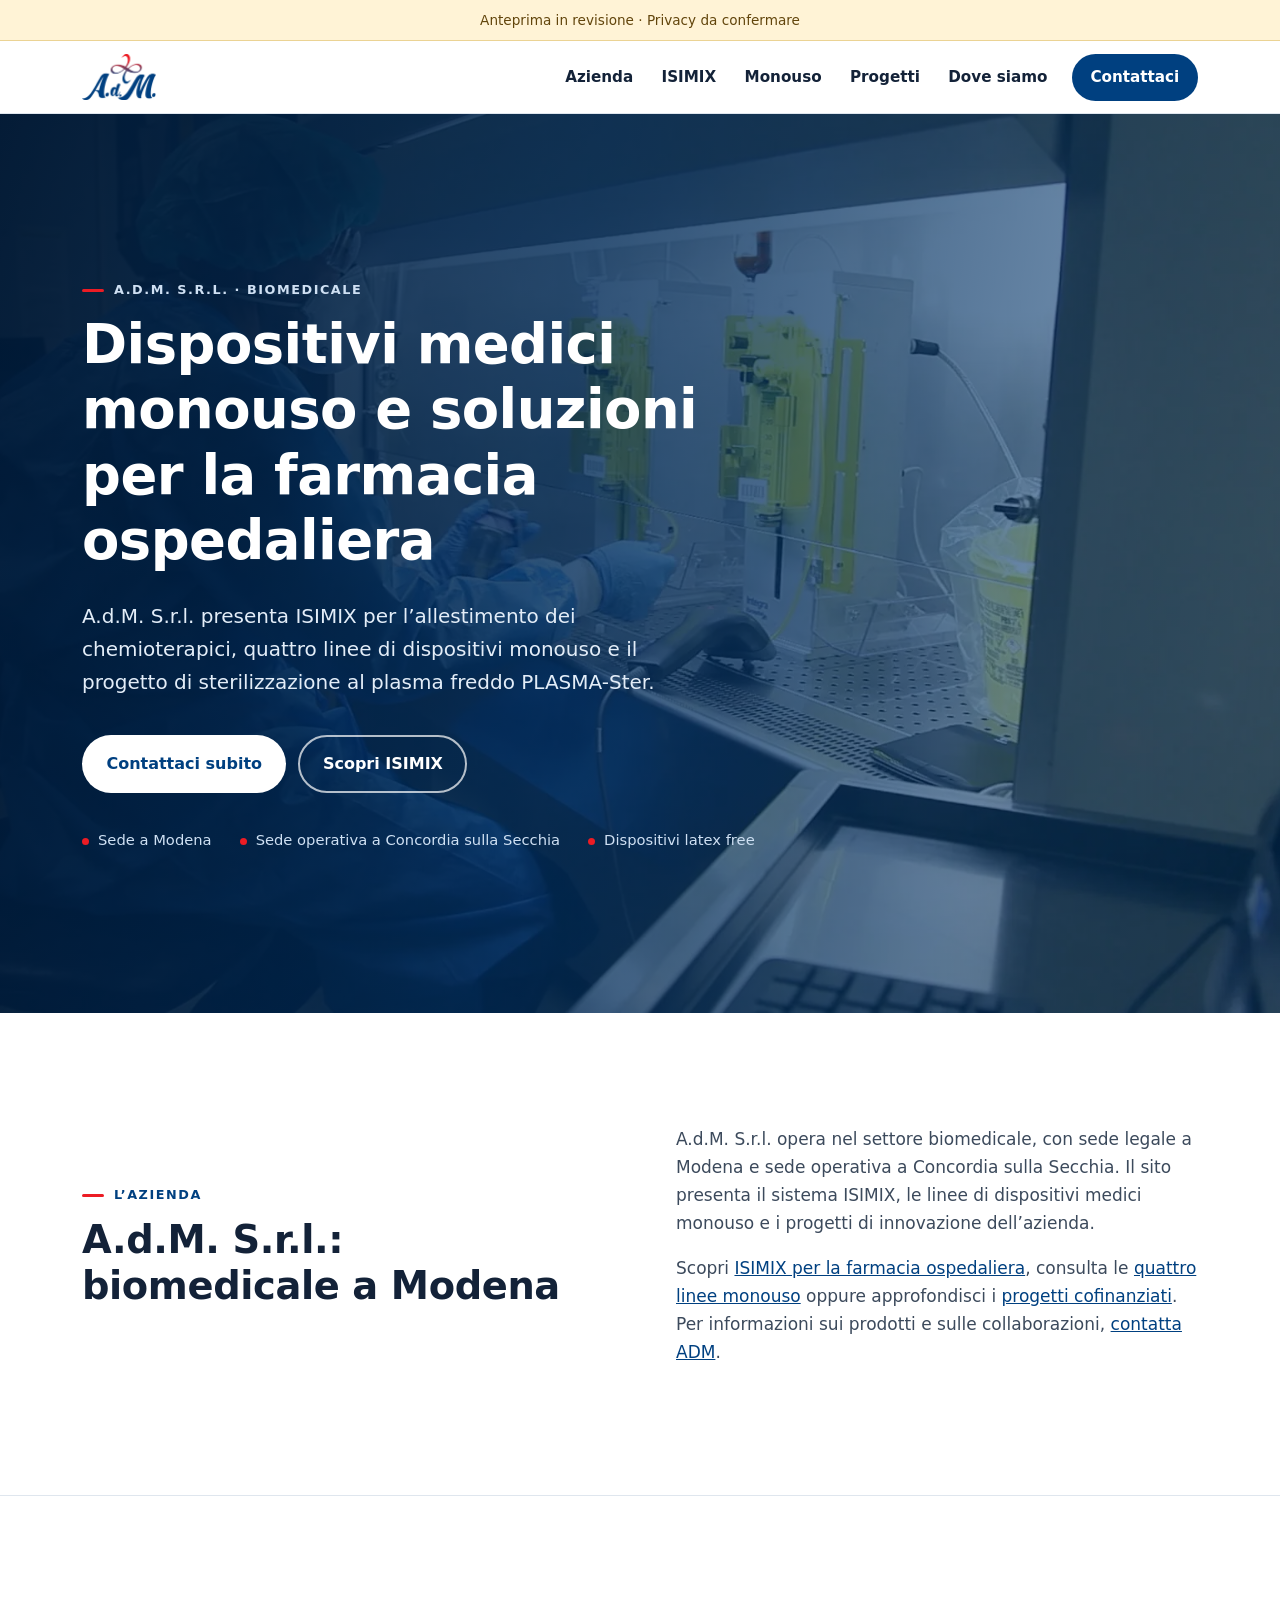
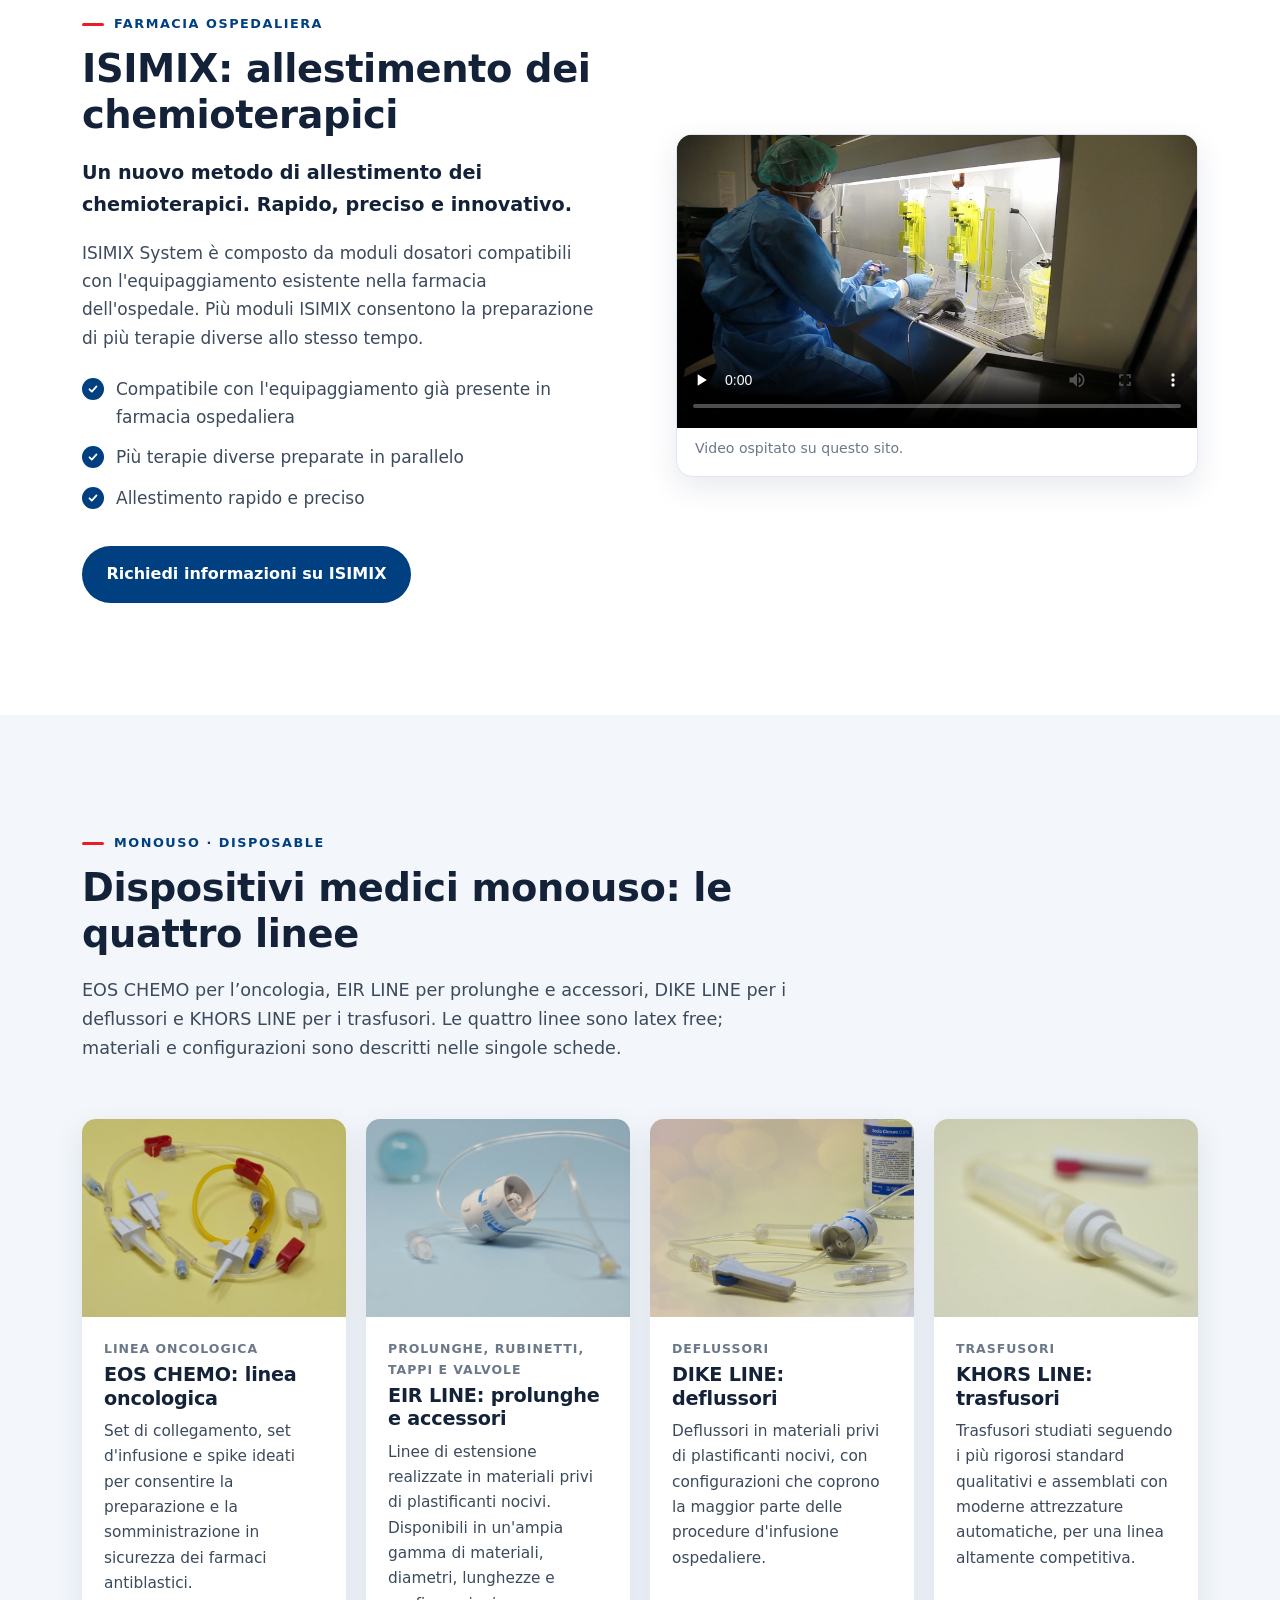
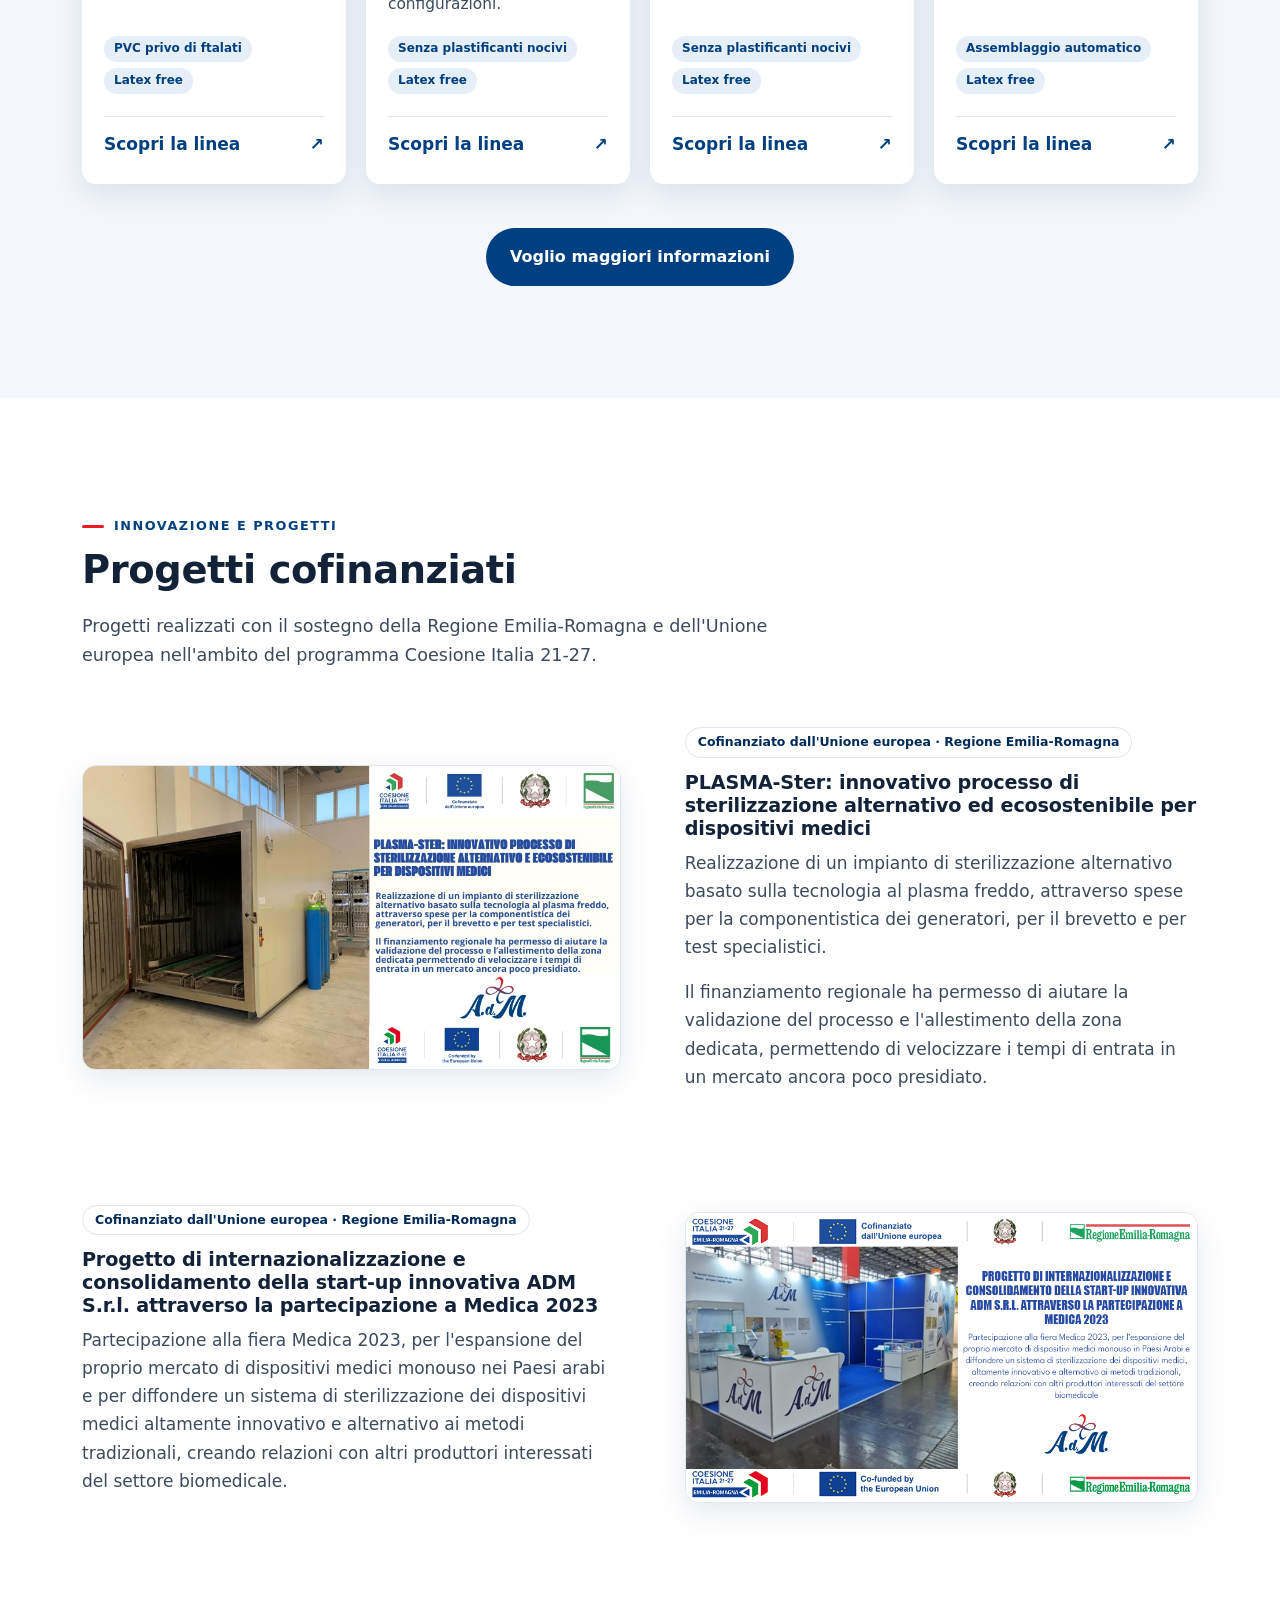
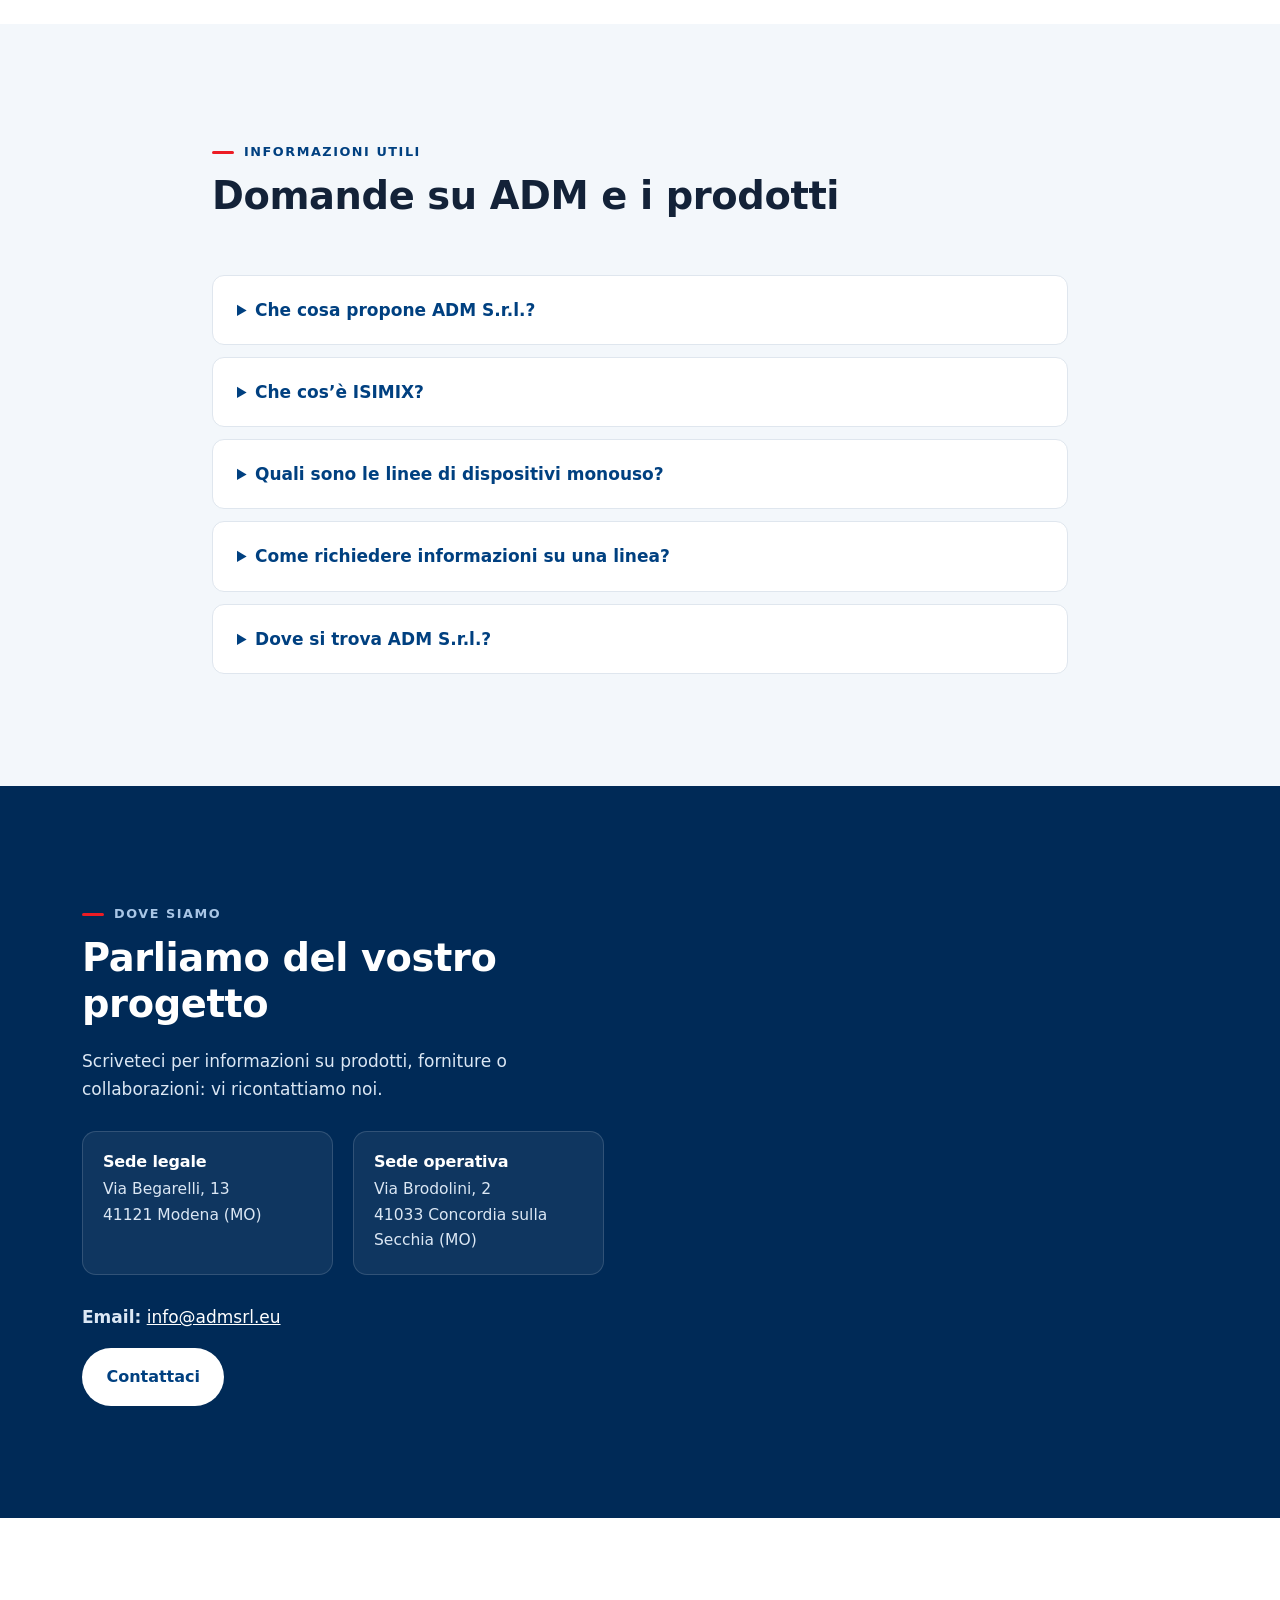
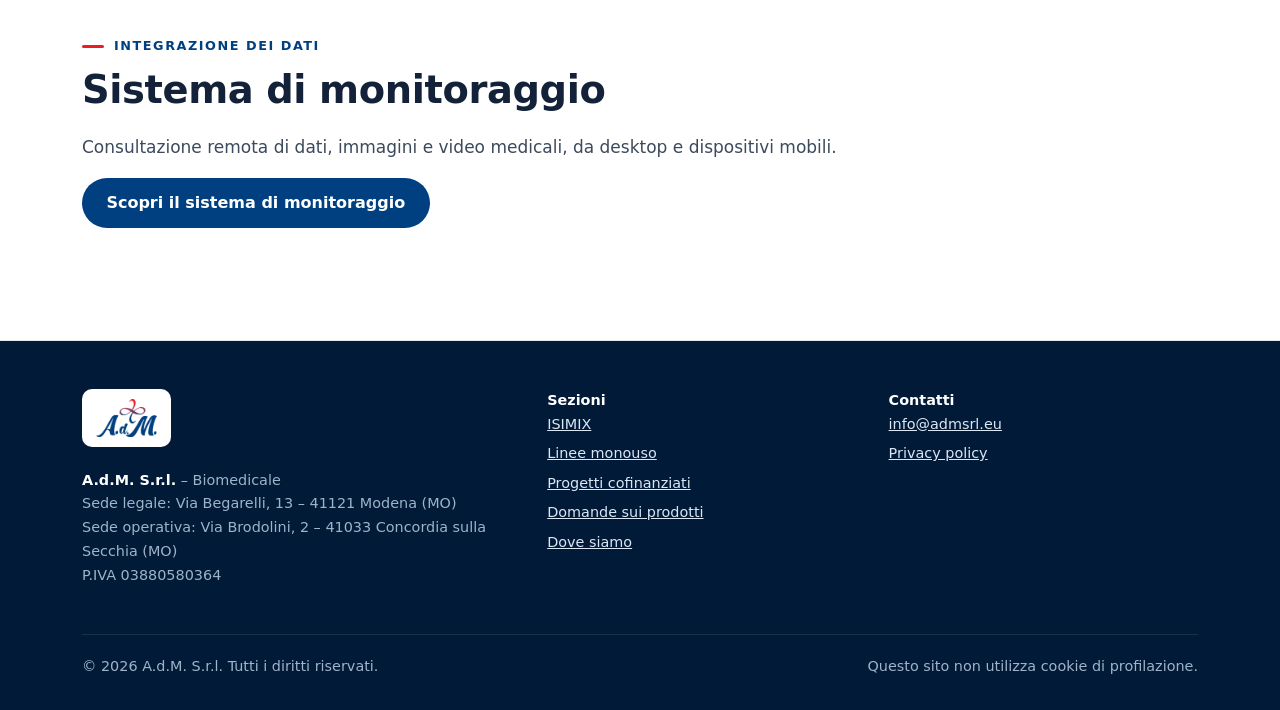
==== index.html @ 2e0247b8 "Pubblica anteprima ADM con catalogo prodotti" ====
<!doctype html>
<html lang="it" class="no-js">
<head>
<meta charset="utf-8">
<meta name="viewport" content="width=device-width, initial-scale=1">
<title>Anteprima — ADM S.r.l. | Dispositivi medici monouso e ISIMIX</title>
<meta name="description" content="ADM S.r.l. a Modena: linee monouso EOS CHEMO, EIR, DIKE e KHORS, sistema ISIMIX per farmacie ospedaliere e progetto PLASMA-Ster. Scopri prodotti e contatti.">
<meta name="robots" content="noindex, nofollow">
<meta name="theme-color" content="#004080">
<meta property="og:type" content="website">
<meta property="og:locale" content="it_IT">
<meta property="og:site_name" content="A.d.M. S.r.l.">
<meta property="og:title" content="ADM S.r.l. | Dispositivi medici monouso e ISIMIX">
<meta property="og:description" content="ADM S.r.l. a Modena: linee monouso EOS CHEMO, EIR, DIKE e KHORS, sistema ISIMIX per farmacie ospedaliere e progetto PLASMA-Ster. Scopri prodotti e contatti.">
<meta name="twitter:card" content="summary_large_image">
<meta name="twitter:title" content="ADM S.r.l. | Dispositivi medici monouso e ISIMIX">
<meta name="twitter:description" content="ADM S.r.l. a Modena: linee monouso EOS CHEMO, EIR, DIKE e KHORS, sistema ISIMIX per farmacie ospedaliere e progetto PLASMA-Ster. Scopri prodotti e contatti.">
<link rel="icon" href="assets/img/favicon-48.png" type="image/png">
<link rel="apple-touch-icon" href="assets/img/apple-touch-icon.png">
<link rel="preload" as="image" href="assets/img/hero-isimix.webp" type="image/webp">
<link rel="stylesheet" href="assets/css/style.css?v=20261010-catalogo">
<script src="assets/js/main.js?v=20261010-catalogo" defer></script>
</head>
<body>
<aside class="avviso-anteprima">Anteprima in revisione · Privacy da confermare</aside>
<a class="skip" href="#contenuto">Vai al contenuto</a>

<header class="header">
  <div class="wrap">
    <a class="logo" href="./" aria-label="A.d.M. S.r.l. – torna all'inizio">
      <picture><source srcset="assets/img/logo-adm.webp" type="image/webp"><img src="assets/img/logo-adm.png" alt="A.d.M. S.r.l." width="600" height="375"></picture>
    </a>
    <button class="menu-toggle" type="button" aria-label="Apri il menu" aria-expanded="false" aria-controls="nav"><span></span><span></span><span></span></button>
    <nav class="nav" id="nav" aria-label="Menu principale">
      <ul>
        <li><a href="#azienda">Azienda</a></li>
        <li><a href="#isimix">ISIMIX</a></li>
        <li><a href="#monouso">Monouso</a></li>
        <li><a href="#progetti">Progetti</a></li>
        <li><a href="#contatti">Dove siamo</a></li>
        <li><a class="btn btn-primario" href="mailto:info@admsrl.eu?subject=Richiesta%20Contatto" data-contatto>Contattaci</a></li>
      </ul>
    </nav>
  </div>
</header>

<main id="contenuto">

  <section class="hero" aria-labelledby="titolo-hero">
    <picture>
      <source srcset="assets/img/hero-isimix.webp" type="image/webp">
      <img class="hero-img" src="assets/img/hero-isimix.jpg" alt="" width="1920" height="1080" fetchpriority="high">
    </picture>
    <div class="wrap">
      <div class="hero-testo">
        <span class="eyebrow">A.d.M. S.r.l. · Biomedicale</span>
        <h1 id="titolo-hero">Dispositivi medici monouso e soluzioni per la farmacia ospedaliera</h1>
        <p class="lead">A.d.M. S.r.l. presenta ISIMIX per l’allestimento dei chemioterapici, quattro linee di dispositivi monouso e il progetto di sterilizzazione al plasma freddo PLASMA-Ster.</p>
        <div class="azioni">
          <a class="btn btn-chiaro" href="mailto:info@admsrl.eu?subject=Richiesta%20Contatto&amp;body=Buongiorno%2C%20sono%20interessato%20a%20maggiori%20informazioni%2C%20pertanto%20vorrei%20essere%20ricontattato." data-contatto>Contattaci subito</a>
          <a class="btn btn-bordo" href="#isimix">Scopri ISIMIX</a>
        </div>
        <ul class="hero-punti">
          <li>Sede a Modena</li>
          <li>Sede operativa a Concordia sulla Secchia</li>
          <li>Dispositivi latex free</li>
        </ul>
      </div>
    </div>
  </section>

  <section class="sezione azienda" id="azienda" aria-labelledby="titolo-azienda">
    <div class="wrap due-colonne">
      <div><span class="eyebrow">L’azienda</span><h2 id="titolo-azienda">A.d.M. S.r.l.: biomedicale a Modena</h2></div>
      <div><p>A.d.M. S.r.l. opera nel settore biomedicale, con sede legale a Modena e sede operativa a Concordia sulla Secchia. Il sito presenta il sistema ISIMIX, le linee di dispositivi medici monouso e i progetti di innovazione dell’azienda.</p>
      <p>Scopri <a href="#isimix">ISIMIX per la farmacia ospedaliera</a>, consulta le <a href="#monouso">quattro linee monouso</a> oppure approfondisci i <a href="#progetti">progetti cofinanziati</a>. Per informazioni sui prodotti e sulle collaborazioni, <a href="#contatti">contatta ADM</a>.</p></div>
    </div>
  </section>

  <section class="sezione isimix" id="isimix" aria-labelledby="titolo-isimix">
    <div class="wrap due-colonne">
      <div>
        <span class="eyebrow">Farmacia ospedaliera</span>
        <h2 id="titolo-isimix">ISIMIX: allestimento dei chemioterapici</h2>
        <p class="sottotitolo">Un nuovo metodo di allestimento dei chemioterapici. Rapido, preciso e innovativo.</p>
        <p>ISIMIX System è composto da moduli dosatori compatibili con l'equipaggiamento esistente nella farmacia dell'ospedale. Più moduli ISIMIX consentono la preparazione di più terapie diverse allo stesso tempo.</p>
        <ul class="vantaggi">
          <li>Compatibile con l'equipaggiamento già presente in farmacia ospedaliera</li>
          <li>Più terapie diverse preparate in parallelo</li>
          <li>Allestimento rapido e preciso</li>
        </ul>
        <a class="btn btn-primario" href="mailto:info@admsrl.eu?subject=Informazioni%20ISIMIX">Richiedi informazioni su ISIMIX</a>
      </div>
      <div>
        <div class="player-locale"><video id="video-isimix" controls playsinline preload="none" poster="assets/img/hero-isimix.jpg" style="width:100%;height:auto" aria-label="Video di presentazione ISIMIX">
          <source src="assets/video/isimix.mp4" type="video/mp4">
          <a href="assets/video/isimix.mp4">Scarica il video ISIMIX</a>
        </video><p class="player-stato" role="status" aria-live="polite">Video ospitato su questo sito.</p></div>
      </div>
    </div>
  </section>

  <section class="sezione sezione-soft" id="monouso" aria-labelledby="titolo-monouso">
    <div class="wrap">
      <div class="intestazione">
        <span class="eyebrow">Monouso · Disposable</span>
        <h2 id="titolo-monouso">Dispositivi medici monouso: le quattro linee</h2>
        <p>EOS CHEMO per l’oncologia, EIR LINE per prolunghe e accessori, DIKE LINE per i deflussori e KHORS LINE per i trasfusori. Le quattro linee sono latex free; materiali e configurazioni sono descritti nelle singole schede.</p>
      </div>
      <div class="linee">
        <article class="card card-linea">
          <picture><source srcset="assets/img/monouso-3.webp" type="image/webp"><img src="assets/img/monouso-3.jpg" alt="Set della linea oncologica EOS CHEMO con spike e linee di collegamento" width="1200" height="900" loading="lazy"></picture>
          <div class="card-corpo">
            <span class="categoria">Linea oncologica</span>
            <h3 id="eos-chemo">EOS CHEMO: linea oncologica</h3>
            <p>Set di collegamento, set d'infusione e spike ideati per consentire la preparazione e la somministrazione in sicurezza dei farmaci antiblastici.</p>
            <div class="tag"><span>PVC privo di ftalati</span><span>Latex free</span></div>
            <button type="button" class="linea-apri" data-linea="scheda-eos" aria-haspopup="dialog" aria-controls="scheda-eos" aria-label="Scopri la linea EOS CHEMO">Scopri la linea <span aria-hidden="true">↗</span></button>
          </div>
        </article>
        <article class="card card-linea">
          <picture><source srcset="assets/img/monouso-2.webp" type="image/webp"><img src="assets/img/monouso-2.jpg" alt="Linea di estensione EIR LINE con regolatore" width="1200" height="900" loading="lazy"></picture>
          <div class="card-corpo">
            <span class="categoria">Prolunghe, rubinetti, tappi e valvole</span>
            <h3 id="eir-line">EIR LINE: prolunghe e accessori</h3>
            <p>Linee di estensione realizzate in materiali privi di plastificanti nocivi. Disponibili in un'ampia gamma di materiali, diametri, lunghezze e configurazioni.</p>
            <div class="tag"><span>Senza plastificanti nocivi</span><span>Latex free</span></div>
            <button type="button" class="linea-apri" data-linea="scheda-eir" aria-haspopup="dialog" aria-controls="scheda-eir" aria-label="Scopri la linea EIR LINE">Scopri la linea <span aria-hidden="true">↗</span></button>
          </div>
        </article>
        <article class="card card-linea">
          <picture><source srcset="assets/img/monouso-sfondo.webp" type="image/webp"><img src="assets/img/monouso-sfondo.jpg" alt="Deflussore della linea DIKE con regolatore di flusso" width="1920" height="1440" loading="lazy"></picture>
          <div class="card-corpo">
            <span class="categoria">Deflussori</span>
            <h3 id="dike-line">DIKE LINE: deflussori</h3>
            <p>Deflussori in materiali privi di plastificanti nocivi, con configurazioni che coprono la maggior parte delle procedure d'infusione ospedaliere.</p>
            <div class="tag"><span>Senza plastificanti nocivi</span><span>Latex free</span></div>
            <button type="button" class="linea-apri" data-linea="scheda-dike" aria-haspopup="dialog" aria-controls="scheda-dike" aria-label="Scopri la linea DIKE LINE">Scopri la linea <span aria-hidden="true">↗</span></button>
          </div>
        </article>
        <article class="card card-linea">
          <picture><source srcset="assets/img/monouso-1.webp" type="image/webp"><img src="assets/img/monouso-1.jpg" alt="Camera di gocciolamento di un trasfusore della linea KHORS" width="1200" height="900" loading="lazy"></picture>
          <div class="card-corpo">
            <span class="categoria">Trasfusori</span>
            <h3 id="khors-line">KHORS LINE: trasfusori</h3>
            <p>Trasfusori studiati seguendo i più rigorosi standard qualitativi e assemblati con moderne attrezzature automatiche, per una linea altamente competitiva.</p>
            <div class="tag"><span>Assemblaggio automatico</span><span>Latex free</span></div>
            <button type="button" class="linea-apri" data-linea="scheda-khors" aria-haspopup="dialog" aria-controls="scheda-khors" aria-label="Scopri la linea KHORS LINE">Scopri la linea <span aria-hidden="true">↗</span></button>
          </div>
        </article>
      </div>
      <div class="cta-centro">
        <a class="btn btn-primario" href="mailto:info@admsrl.eu?subject=Richiesta%20Contatto%20Prodotti">Voglio maggiori informazioni</a>
      </div>
    </div>
  </section>

  <section class="sezione" id="progetti" aria-labelledby="titolo-progetti">
    <div class="wrap">
      <div class="intestazione">
        <span class="eyebrow">Innovazione e progetti</span>
        <h2 id="titolo-progetti">Progetti cofinanziati</h2>
        <p>Progetti realizzati con il sostegno della Regione Emilia-Romagna e dell'Unione europea nell'ambito del programma Coesione Italia 21-27.</p>
      </div>

      <article class="progetto" id="plasma-ster">
        <div class="media">
          <picture><source srcset="assets/img/banner-plasma-ster.webp" type="image/webp"><img src="assets/img/banner-plasma-ster.png" width="884" height="499" loading="lazy" alt="Cartellone del progetto PLASMA-Ster, cofinanziato dall'Unione europea, Repubblica Italiana e Regione Emilia-Romagna (Coesione Italia 21-27), con foto dell'impianto di sterilizzazione al plasma freddo."></picture>
        </div>
        <div>
          <span class="badge-fondi">Cofinanziato dall'Unione europea · Regione Emilia-Romagna</span>
          <h3>PLASMA-Ster: innovativo processo di sterilizzazione alternativo ed ecosostenibile per dispositivi medici</h3>
          <p>Realizzazione di un impianto di sterilizzazione alternativo basato sulla tecnologia al plasma freddo, attraverso spese per la componentistica dei generatori, per il brevetto e per test specialistici.</p>
          <p>Il finanziamento regionale ha permesso di aiutare la validazione del processo e l'allestimento della zona dedicata, permettendo di velocizzare i tempi di entrata in un mercato ancora poco presidiato.</p>
        </div>
      </article>

      <article class="progetto inverti" id="medica-2023">
        <div class="media">
          <video autoplay muted loop playsinline preload="metadata" poster="assets/img/banner-medica-2023-ue.png" width="884" height="500" aria-label="Banner del progetto Medica 2023, cofinanziato dall'Unione europea">
            <source src="assets/video/banner-medica-2023-ue.mp4" type="video/mp4">
            <img src="assets/img/banner-medica-2023-ue.png" alt="Progetto Medica 2023 cofinanziato dall'Unione europea, Repubblica Italiana e Regione Emilia-Romagna">
          </video>
        </div>
        <div>
          <span class="badge-fondi">Cofinanziato dall'Unione europea · Regione Emilia-Romagna</span>
          <h3>Progetto di internazionalizzazione e consolidamento della start-up innovativa ADM S.r.l. attraverso la partecipazione a Medica 2023</h3>
          <p>Partecipazione alla fiera Medica 2023, per l'espansione del proprio mercato di dispositivi medici monouso nei Paesi arabi e per diffondere un sistema di sterilizzazione dei dispositivi medici altamente innovativo e alternativo ai metodi tradizionali, creando relazioni con altri produttori interessati del settore biomedicale.</p>
        </div>
      </article>
    </div>
  </section>

  <section class="sezione sezione-soft" id="domande" aria-labelledby="titolo-domande"><div class="wrap faq-wrap">
    <div class="intestazione"><span class="eyebrow">Informazioni utili</span><h2 id="titolo-domande">Domande su ADM e i prodotti</h2></div>
    <div class="faq-list"><details class="faq-item"><summary>Che cosa propone ADM S.r.l.?</summary><p>ADM presenta il sistema ISIMIX per l’allestimento dei chemioterapici, quattro linee di dispositivi medici monouso e il progetto PLASMA-Ster dedicato alla sterilizzazione al plasma freddo. <a href="#azienda">Conosci l’azienda</a>.</p></details>
<details class="faq-item"><summary>Che cos’è ISIMIX?</summary><p>ISIMIX è un sistema composto da moduli dosatori per l’allestimento dei chemioterapici nella farmacia ospedaliera. Più moduli consentono di preparare terapie diverse in parallelo. Per approfondire la compatibilità con l’equipaggiamento della tua struttura, <a href="mailto:info@admsrl.eu?subject=Informazioni%20ISIMIX">scrivi ad ADM</a>.</p></details>
<details class="faq-item"><summary>Quali sono le linee di dispositivi monouso?</summary><p><a href="#eos-chemo">EOS CHEMO</a> comprende set di collegamento, set d’infusione e spike per l’oncologia. <a href="#eir-line">EIR LINE</a> comprende prolunghe, rubinetti, tappi e valvole. <a href="#dike-line">DIKE LINE</a> è dedicata ai deflussori e <a href="#khors-line">KHORS LINE</a> ai trasfusori.</p></details>
<details class="faq-item"><summary>Come richiedere informazioni su una linea?</summary><p>Apri la scheda della linea e seleziona il pulsante per richiedere informazioni: si aprirà la tua app di posta con oggetto e messaggio già predisposti. Puoi anche scrivere direttamente a <a href="mailto:info@admsrl.eu">info@admsrl.eu</a>, indicando la linea, la tua struttura e le informazioni che cerchi.</p></details>
<details class="faq-item"><summary>Dove si trova ADM S.r.l.?</summary><p>La sede legale è in Via Begarelli, 13, 41121 Modena (MO). La sede operativa è in Via Brodolini, 2, 41033 Concordia sulla Secchia (MO). <a href="#contatti">Consulta sedi e contatti</a>.</p></details>
</div>
  </div></section>

  <section class="sezione contatti" id="contatti" aria-labelledby="titolo-contatti">
    <div class="wrap due-colonne">
      <div>
        <span class="eyebrow">Dove siamo</span>
        <h2 id="titolo-contatti">Parliamo del vostro progetto</h2>
        <p>Scriveteci per informazioni su prodotti, forniture o collaborazioni: vi ricontattiamo noi.</p>
        <div class="sedi">
          <div class="sede">
            <h3>Sede legale</h3>
            <p>Via Begarelli, 13<br>41121 Modena (MO)</p>
          </div>
          <div class="sede">
            <h3>Sede operativa</h3>
            <p>Via Brodolini, 2<br>41033 Concordia sulla Secchia (MO)</p>
          </div>
        </div>
        <p><strong>Email:</strong> <a href="mailto:info@admsrl.eu">info@admsrl.eu</a></p>
        <a class="btn btn-chiaro" href="mailto:info@admsrl.eu?subject=Richiesta%20Contatto&amp;body=Buongiorno%2C%20sono%20interessato%20a%20maggiori%20informazioni%2C%20pertanto%20vorrei%20essere%20ricontattato." data-contatto>Contattaci</a>
      </div>

    </div>
  </section>

<section class="sezione azienda" id="monitoraggio"><div class="wrap"><span class="eyebrow">Integrazione dei dati</span><h2>Sistema di monitoraggio</h2><p>Consultazione remota di dati, immagini e video medicali, da desktop e dispositivi mobili.</p><button type="button" class="btn btn-primario" data-linea="scheda-monitoraggio" aria-haspopup="dialog" aria-controls="scheda-monitoraggio">Scopri il sistema di monitoraggio</button></div></section>
</main>

<dialog class="popup popup-linea" id="scheda-eos" aria-labelledby="titolo-eos"><div class="linea-barra"><span>Linea oncologica</span><button class="linea-chiudi" type="button" aria-label="Chiudi scheda EOS CHEMO" autofocus>Chiudi ×</button></div><div class="linea-dettaglio"><div class="linea-foto catalogo-foto"><figure><img src="assets/img/catalogo/7-image1.jpeg" alt="Set per infusione EOS CHEMO" loading="lazy"><figcaption>Set per infusione EOS CHEMO</figcaption></figure><figure><img src="assets/img/catalogo/9-image1.jpeg" alt="Set di collegamento EOS CHEMO" loading="lazy"><figcaption>Set di collegamento EOS CHEMO</figcaption></figure><figure><img src="assets/img/catalogo/8-image1.jpeg" alt="Accessori per preparazione EOS CHEMO" loading="lazy"><figcaption>Accessori per preparazione EOS CHEMO</figcaption></figure></div><div class="linea-testo"><span class="eyebrow">Linea oncologica</span><h2 id="titolo-eos">EOS CHEMO</h2><p>Set di collegamento, set per infusione e accessori per la preparazione e la somministrazione di farmaci antiblastici.</p><h3>Set per infusione</h3><p>Configurazioni a una, due o quattro vie, trasparenti o ambrate, con derivazioni valvolate e accesso needleless. Tubatismi in PVC DEHP FREE, lunghezza 180 cm e diametro 3 × 4,1 mm. Set latex free.</p><h3>Set di collegamento</h3><p>Collegano sacca o flacone alla linea principale EOS CHEMO. Versioni da 40 e 50 cm, anche ambrate, con opzioni di filtro da 0,2 µm, regolatore di flusso e connessioni valvolate.</p><h3>Accessori per preparazione</h3><p>Spike con aggancio per flaconi da 20 mm e presa aria da 0,2 µm; raccordo maschio needleless Luer Lock maschio–femmina con aggancio irreversibile. Accessori latex free.</p><h3>Codici e configurazioni</h3><details class="catalogo-dettagli"><summary>Set per infusione · 12 codici</summary><div class="catalogo-tabella" tabindex="0" role="region" aria-label="Set per infusione"><table><caption>Set per infusione</caption><thead><tr><th scope="col">Codice</th><th scope="col">Descrizione</th><th scope="col">Materiale</th><th scope="col">Lunghezza</th><th scope="col">Diametro</th></tr></thead><tbody><tr><th scope="row">5ADMA037</th><td>Set ad una via per infusione antiblastici</td><td>PVC DEHP FREE</td><td>180 cm</td><td>3x4.1 mm</td></tr><tr><th scope="row">5ADMA037N</th><td>Set ad una via per infusione antiblastici</td><td>PVC DEHP FREE</td><td>180 cm</td><td>3x4.1 mm</td></tr><tr><th scope="row">5ADMA003</th><td>Set a due vie per infusione antiblastici</td><td>PVC DEHP FREE</td><td>180 cm</td><td>3x4.1 mm</td></tr><tr><th scope="row">5ADMA003N</th><td>Set a due vie per infusione antiblastici</td><td>PVC DEHP FREE</td><td>180 cm</td><td>3x4.1 mm</td></tr><tr><th scope="row">5ADMA004</th><td>Set a quattro vie per infusione antiblastici</td><td>PVC DEHP FREE</td><td>180 cm</td><td>3x4.1 mm</td></tr><tr><th scope="row">5ADMA004N</th><td>Set a quattro vie per infusione antiblastici</td><td>PVC DEHP FREE</td><td>180 cm</td><td>3x4.1 mm</td></tr><tr><th scope="row">5ADMB042</th><td>Set ad una via ambrato per infusione antiblastici</td><td>PVC DEHP FREE</td><td>180 cm</td><td>3x4.1 mm</td></tr><tr><th scope="row">5ADMB042N</th><td>Set ad una via ambrato per infusione antiblastici</td><td>PVC DEHP FREE</td><td>180 cm</td><td>3x4.1 mm</td></tr><tr><th scope="row">5ADMB024</th><td>Set a due vie ambrato per infusione antiblastici</td><td>PVC DEHP FREE</td><td>180 cm</td><td>3x4.1 mm</td></tr><tr><th scope="row">5ADMB024N</th><td>Set a due vie ambrato per infusione antiblastici</td><td>PVC DEHP FREE</td><td>180 cm</td><td>3x4.1 mm</td></tr><tr><th scope="row">5ADMB015</th><td>Set a quattro vie ambrato per infusione antiblastici</td><td>PVC DEHP FREE</td><td>180 cm</td><td>3x4.1 mm</td></tr><tr><th scope="row">5ADMB015N</th><td>Set a quattro vie ambrato per infusione antiblastici</td><td>PVC DEHP FREE</td><td>180 cm</td><td>3x4.1 mm</td></tr></tbody></table></div></details><details class="catalogo-dettagli"><summary>Set di collegamento · 14 codici</summary><div class="catalogo-tabella" tabindex="0" role="region" aria-label="Set di collegamento"><table><caption>Set di collegamento</caption><thead><tr><th scope="col">Codice</th><th scope="col">Descrizione</th><th scope="col">Materiale</th><th scope="col">Lunghezza</th><th scope="col">Diametro</th></tr></thead><tbody><tr><th scope="row">5ADMA027N</th><td>Set Collegamento</td><td>PVC DEHP FREE</td><td>40 cm</td><td>3x4.1 mm</td></tr><tr><th scope="row">5ADMA027</th><td>Set Collegamento</td><td>PVC DEHP FREE</td><td>40 cm</td><td>3x4.1 mm</td></tr><tr><th scope="row">5ADMA027S</th><td>Set Collegamento</td><td>PVC DEHP FREE</td><td>40 cm</td><td>3x4.1 mm</td></tr><tr><th scope="row">5ADMB025N</th><td>Set Collegamento Ambrato</td><td>PVC DEHP FREE</td><td>40 cm</td><td>3x4.1 mm</td></tr><tr><th scope="row">5ADMB025</th><td>Set Collegamento Ambrato</td><td>PVC DEHP FREE</td><td>40 cm</td><td>3x4.1 mm</td></tr><tr><th scope="row">5ADMB025S</th><td>Set Collegamento Ambrato</td><td>PVC DEHP FREE</td><td>40 cm</td><td>3x4.1 mm</td></tr><tr><th scope="row">5ADMA046N</th><td>Set Collegamento con filtro 0.2 µm</td><td>PVC DEHP FREE</td><td>50 cm</td><td>3x4.1 mm</td></tr><tr><th scope="row">5ADMA046</th><td>Set Collegamento con filtro 0.2 µm</td><td>PVC DEHP FREE</td><td>50 cm</td><td>3x4.1 mm</td></tr><tr><th scope="row">5ADMA046S</th><td>Set Collegamento con filtro 0.2 µm</td><td>PVC DEHP FREE</td><td>50 cm</td><td>3x4.1 mm</td></tr><tr><th scope="row">5ADMA043N</th><td>Set Collegamento con reg.flusso</td><td>PVC DEHP FREE</td><td>50 cm</td><td>3x4.1 mm</td></tr><tr><th scope="row">5ADMA043</th><td>Set Collegamento con reg.flusso</td><td>PVC DEHP FREE</td><td>50 cm</td><td>3x4.1 mm</td></tr><tr><th scope="row">5ADMB059N</th><td>Set Collegamento ambrato con filtro 0.2 µm</td><td>PVC DEHP FREE</td><td>50 cm</td><td>3x4.1 mm</td></tr><tr><th scope="row">5ADMB059</th><td>Set Collegamento ambrato con filtro 0.2 µm</td><td>PVC DEHP FREE</td><td>50 cm</td><td>3x4.1 mm</td></tr><tr><th scope="row">5ADMB059S</th><td>Set Collegamento ambrato con filtro 0.2 µm</td><td>PVC DEHP FREE</td><td>50 cm</td><td>3x4.1 mm</td></tr></tbody></table></div></details><details class="catalogo-dettagli"><summary>Accessori per preparazione · 2 codici</summary><div class="catalogo-tabella" tabindex="0" role="region" aria-label="Accessori per preparazione"><table><caption>Accessori per preparazione</caption><thead><tr><th scope="col">Codice</th><th scope="col">Descrizione</th><th scope="col">Materiale</th><th scope="col">Diametro</th></tr></thead><tbody><tr><th scope="row">5ADMG911</th><td>Spike con aggancio</td><td>ABS</td><td>20 mm</td></tr><tr><th scope="row">6ADMX957</th><td>Raccordo maschio needleless</td><td>PC-PSU</td><td>-</td></tr></tbody></table></div></details><div class="linea-richiesta"><h3>Richiedi la scheda tecnica</h3><p>Indica il codice o la configurazione di interesse per ricevere documentazione e informazioni sulla fornitura.</p><a class="btn btn-primario" href="mailto:info@admsrl.eu?subject=Informazioni%20EOS%20CHEMO&amp;body=Buongiorno%2C%20vorrei%20informazioni%20sulla%20linea%20EOS%20CHEMO.%0ACodice%20o%20configurazione%20di%20interesse%3A%20%0ANome%20e%20azienda%3A%20%0ARecapito%3A%20">Richiedi informazioni su EOS CHEMO</a><p class="linea-email"><a href="mailto:info@admsrl.eu">info@admsrl.eu</a></p></div></div></div></dialog>
<dialog class="popup popup-linea" id="scheda-eir" aria-labelledby="titolo-eir"><div class="linea-barra"><span>Prolunghe e accessori</span><button class="linea-chiudi" type="button" aria-label="Chiudi scheda EIR LINE" autofocus>Chiudi ×</button></div><div class="linea-dettaglio"><div class="linea-foto catalogo-foto"><figure><img src="assets/img/catalogo/2-image1.jpeg" alt="Prolunga EIR LINE" loading="lazy"><figcaption>Prolunga EIR LINE</figcaption></figure><figure><img src="assets/img/catalogo/3-image1.jpeg" alt="Prolunga EIR con filtro" loading="lazy"><figcaption>Prolunga EIR con filtro</figcaption></figure><figure><img src="assets/img/catalogo/4-image5.jpeg" alt="Rubinetto a tre vie EIR" loading="lazy"><figcaption>Rubinetto a tre vie EIR</figcaption></figure><figure><img src="assets/img/catalogo/5-image1.jpeg" alt="Tappi di chiusura EIR" loading="lazy"><figcaption>Tappi di chiusura EIR</figcaption></figure></div><div class="linea-testo"><span class="eyebrow">Prolunghe e accessori</span><h2 id="titolo-eir">EIR LINE</h2><p>Linee di estensione per infusione, rubinetti a tre vie e tappi di chiusura. La gamma comprende diversi materiali, diametri, lunghezze e configurazioni, con prodotti latex free.</p><h3>Prolunghe per infusione</h3><p>Versioni dritte da 50 a 200 cm in PVC DEHP FREE, PVC FREE o PE, secondo il codice. Sono presenti versioni ambrate in PE e prolunghe spiralate da 100 a 400 cm, oltre a una versione con regolatore di flusso.</p><h3>Filtri, rubinetti e tappi</h3><p>Prolunghe da 40 cm con filtri da 0,2 o 1,2 µm; rubinetti a tre vie con rotazione a 360°, anche con prolunga da 10 a 150 cm. Tappi in ABS: perforabile trasparente, maschio bianco e Combi rosso.</p><h3>Codici e configurazioni</h3><details class="catalogo-dettagli"><summary>Prolunghe per infusione · 27 codici</summary><div class="catalogo-tabella" tabindex="0" role="region" aria-label="Prolunghe per infusione"><table><caption>Prolunghe per infusione</caption><thead><tr><th scope="col">Codice</th><th scope="col">Caratteristiche</th><th scope="col">Materiale</th><th scope="col">Lunghezza</th><th scope="col">Diametro</th></tr></thead><tbody><tr><th scope="row">2ADMA030</th><td>Regolatore di flusso</td><td>PVC DEHP FREE</td><td>50 cm</td><td>3x4.1 mm</td></tr><tr><th scope="row">2ADMA205</th><td>Dritta</td><td>PVC DEHP FREE</td><td>50 cm</td><td>1x2 mm</td></tr><tr><th scope="row">2ADMA210</th><td>Dritta</td><td>PVC DEHP FREE</td><td>100 cm</td><td>1x2 mm</td></tr><tr><th scope="row">2ADMA215</th><td>Dritta</td><td>PVC DEHP FREE</td><td>150 cm</td><td>1x2 mm</td></tr><tr><th scope="row">2ADMA220</th><td>Dritta</td><td>PVC DEHP FREE</td><td>200 cm</td><td>1x2 mm</td></tr><tr><th scope="row">2ADMA105</th><td>Dritta</td><td>PVC DEHP FREE</td><td>50 cm</td><td>2.5x4.1 mm</td></tr><tr><th scope="row">2ADMA110</th><td>Dritta</td><td>PVC DEHP FREE</td><td>100 cm</td><td>2.5x4.1 mm</td></tr><tr><th scope="row">2ADMA115</th><td>Dritta</td><td>PVC DEHP FREE</td><td>150 cm</td><td>2.5x4.1 mm</td></tr><tr><th scope="row">2ADMA120</th><td>Dritta</td><td>PVC DEHP FREE</td><td>200 cm</td><td>2.5x4.1 mm</td></tr><tr><th scope="row">2ADMA305</th><td>Dritta</td><td>PVC DEHP FREE</td><td>50 cm</td><td>1.5x3 mm</td></tr><tr><th scope="row">2ADMA310</th><td>Dritta</td><td>PVC DEHP FREE</td><td>100 cm</td><td>1.5x3 mm</td></tr><tr><th scope="row">2ADMA315</th><td>Dritta</td><td>PVC DEHP FREE</td><td>150 cm</td><td>1.5x3 mm</td></tr><tr><th scope="row">2ADMA320</th><td>Dritta</td><td>PVC DEHP FREE</td><td>200 cm</td><td>1.5x3 mm</td></tr><tr><th scope="row">2ADME105</th><td>Dritta</td><td>PVC FREE</td><td>50 cm</td><td>2.5x4.1 mm</td></tr><tr><th scope="row">2ADME110</th><td>Dritta</td><td>PVC  FREE</td><td>100 cm</td><td>2.5x4.1 mm</td></tr><tr><th scope="row">2ADME115</th><td>Dritta</td><td>PVC FREE</td><td>150 cm</td><td>2.5x4.1 mm</td></tr><tr><th scope="row">2ADME120</th><td>Dritta</td><td>PVC FREE</td><td>200 cm</td><td>2.5x4.1 mm</td></tr><tr><th scope="row">2ADMC205</th><td>Dritta</td><td>PE</td><td>50 cm</td><td>1x2 mm</td></tr><tr><th scope="row">2ADMC210</th><td>Dritta</td><td>PE</td><td>100 cm</td><td>1x2 mm</td></tr><tr><th scope="row">2ADMC215</th><td>Dritta</td><td>PE</td><td>150 cm</td><td>1x2 mm</td></tr><tr><th scope="row">2ADMC220</th><td>Dritta</td><td>PE</td><td>200 cm</td><td>1x2 mm</td></tr><tr><th scope="row">2ADMD215</th><td>Dritta</td><td>PE</td><td>150 cm</td><td>1x2 mm</td></tr><tr><th scope="row">2ADMD220</th><td>Dritta</td><td>PE</td><td>200 cm</td><td>1x2 mm</td></tr><tr><th scope="row">2ADMC410</th><td>Spiralata</td><td>PE</td><td>100 cm</td><td>1x2 mm</td></tr><tr><th scope="row">2ADMC420</th><td>Spiralata</td><td>PE</td><td>200 cm</td><td>1x2 mm</td></tr><tr><th scope="row">2ADMC430</th><td>Spiralata</td><td>PE</td><td>300 cm</td><td>1x2 mm</td></tr><tr><th scope="row">2ADMC440</th><td>Spiralata</td><td>PE</td><td>400 cm</td><td>1x2 mm</td></tr></tbody></table></div></details><details class="catalogo-dettagli"><summary>Prolunghe con filtro · 2 codici</summary><div class="catalogo-tabella" tabindex="0" role="region" aria-label="Prolunghe con filtro"><table><caption>Prolunghe con filtro</caption><thead><tr><th scope="col">Codice</th><th scope="col">Caratteristiche</th><th scope="col">Materiale</th><th scope="col">Lunghezza</th></tr></thead><tbody><tr><th scope="row">9ADMX010</th><td>Filtro da 0.2 micron</td><td>PVC DEHP FREE</td><td>40 cm</td></tr><tr><th scope="row">9ADMX040</th><td>Filtro da 1.2 micron</td><td>PVC DEHP FREE</td><td>40 cm</td></tr></tbody></table></div></details><details class="catalogo-dettagli"><summary>Rubinetti con e senza prolunga · 8 codici</summary><div class="catalogo-tabella" tabindex="0" role="region" aria-label="Rubinetti con e senza prolunga"><table><caption>Rubinetti con e senza prolunga</caption><thead><tr><th scope="col">Codice</th><th scope="col">Descrizione</th><th scope="col">Materiale</th><th scope="col">Rotazione / lunghezza</th></tr></thead><tbody><tr><th scope="row">3ADMH901</th><td>Rubinetto a tre vie</td><td>PC</td><td>360°</td></tr><tr><th scope="row">3ADMH903</th><td>Rubinetto a tre vie</td><td>PC</td><td>360°</td></tr><tr><th scope="row">4ADMX101</th><td>Rubinetto a 3 vie con linea di estensione</td><td>PVC DEHP FREE</td><td>10 cm</td></tr><tr><th scope="row">4ADMX103</th><td>Rubinetto a 3 vie con linea di estensione</td><td>PVC DEHP FREE</td><td>25 cm</td></tr><tr><th scope="row">4ADMX105</th><td>Rubinetto a 3 vie con linea di estensione</td><td>PVC DEHP FREE</td><td>50 cm</td></tr><tr><th scope="row">4ADMX108</th><td>Rubinetto a 3 vie con linea di estensione</td><td>PVC DEHP FREE</td><td>80 cm</td></tr><tr><th scope="row">4ADMX110</th><td>Rubinetto a 3 vie con linea di estensione</td><td>PVC DEHP FREE</td><td>100 cm</td></tr><tr><th scope="row">4ADMX115</th><td>Rubinetto a 3 vie con linea di estensione</td><td>PVC DEHP FREE</td><td>150 cm</td></tr></tbody></table></div></details><details class="catalogo-dettagli"><summary>Tappi di chiusura · 3 codici</summary><div class="catalogo-tabella" tabindex="0" role="region" aria-label="Tappi di chiusura"><table><caption>Tappi di chiusura</caption><thead><tr><th scope="col">Codice</th><th scope="col">Descrizione</th><th scope="col">Materiale</th></tr></thead><tbody><tr><th scope="row">6ADMG940</th><td>Tappo perforabile</td><td>ABS</td></tr><tr><th scope="row">6ADMG941</th><td>Tappo maschio</td><td>ABS</td></tr><tr><th scope="row">6ADML942</th><td>Tappo “Combi”</td><td>ABS</td></tr></tbody></table></div></details><div class="linea-richiesta"><h3>Richiedi la scheda tecnica</h3><p>Indica il codice o la configurazione di interesse per ricevere documentazione e informazioni sulla fornitura.</p><a class="btn btn-primario" href="mailto:info@admsrl.eu?subject=Informazioni%20EIR%20LINE&amp;body=Buongiorno%2C%20vorrei%20informazioni%20sulla%20linea%20EIR%20LINE.%0ACodice%20o%20configurazione%20di%20interesse%3A%20%0ANome%20e%20azienda%3A%20%0ARecapito%3A%20">Richiedi informazioni su EIR LINE</a><p class="linea-email"><a href="mailto:info@admsrl.eu">info@admsrl.eu</a></p></div></div></div></dialog>
<dialog class="popup popup-linea" id="scheda-dike" aria-labelledby="titolo-dike"><div class="linea-barra"><span>Deflussori</span><button class="linea-chiudi" type="button" aria-label="Chiudi scheda DIKE LINE" autofocus>Chiudi ×</button></div><div class="linea-dettaglio"><div class="linea-foto catalogo-foto"><figure><img src="assets/img/catalogo/1-image1.jpeg" alt="Deflussore DIKE LINE" loading="lazy"><figcaption>Deflussore DIKE LINE</figcaption></figure><figure><img src="assets/img/catalogo/1-image5.jpeg" alt="Configurazione della linea DIKE" loading="lazy"><figcaption>Configurazione della linea DIKE</figcaption></figure></div><div class="linea-testo"><span class="eyebrow">Deflussori</span><h2 id="titolo-dike">DIKE LINE</h2><p>Deflussori per le procedure di infusione ospedaliere, in PVC DEHP FREE e latex free, disponibili in diverse configurazioni.</p><h3>Configurazioni della gamma</h3><ul class="linea-punti"><li>Set standard con o senza punto di infusione, anche con accesso a Y.</li><li>Versione ambrata per la protezione dalla luce.</li><li>Set con regolatore di flusso, anche microgoccia.</li><li>Versione con filtro da 0,2 µm.</li><li>Lunghezze da 150 e 180 cm, con raccordi Luer Lock maschio fissi o girevoli secondo il codice.</li></ul><h3>Codici e configurazioni</h3><details class="catalogo-dettagli"><summary>Deflussori · 10 codici</summary><div class="catalogo-tabella" tabindex="0" role="region" aria-label="Deflussori"><table><caption>Deflussori</caption><thead><tr><th scope="col">Codice</th><th scope="col">Descrizione</th><th scope="col">Materiale</th><th scope="col">Lunghezza</th></tr></thead><tbody><tr><th scope="row">1ADMA058</th><td>Deflussore standard con punto infusione</td><td>PVC DEHP FREE</td><td>180 cm</td></tr><tr><th scope="row">1ADMA053</th><td>Deflussore standard con punto infusione</td><td>PVC DEHP FREE</td><td>150 cm</td></tr><tr><th scope="row">1ADMA060</th><td>Deflussore standard SENZA punto infusione</td><td>PVC DEHP FREE</td><td>180 cm</td></tr><tr><th scope="row">1ADMA054</th><td>Deflussore standard con punto infusione</td><td>PVC DEHP FREE</td><td>150 cm</td></tr><tr><th scope="row">1ADMA010</th><td>Deflussore standard con punto infusione</td><td>PVC DEHP FREE</td><td>180 cm</td></tr><tr><th scope="row">1ADMA005</th><td>Deflussore standard con punto infusione</td><td>PVC DEHP FREE</td><td>180 cm</td></tr><tr><th scope="row">1ADMB002</th><td>Deflussore ambrato standard con punto infusione</td><td>PVC DEHP FREE</td><td>150 cm</td></tr><tr><th scope="row">1ADMA030</th><td>Deflussore standard con regolatore di flusso</td><td>PVC DEHP FREE</td><td>150 cm</td></tr><tr><th scope="row">1ADMA031</th><td>Deflussore microgoccia con regolatore di flusso</td><td>PVC DEHP FREE</td><td>150 cm</td></tr><tr><th scope="row">1ADMA002</th><td>Deflussore standard con punto filtro da 0.2 micron</td><td>PVC DEHP FREE</td><td>150 cm</td></tr></tbody></table></div></details><div class="linea-richiesta"><h3>Richiedi la scheda tecnica</h3><p>Indica il codice o la configurazione di interesse per ricevere documentazione e informazioni sulla fornitura.</p><a class="btn btn-primario" href="mailto:info@admsrl.eu?subject=Informazioni%20DIKE%20LINE&amp;body=Buongiorno%2C%20vorrei%20informazioni%20sulla%20linea%20DIKE%20LINE.%0ACodice%20o%20configurazione%20di%20interesse%3A%20%0ANome%20e%20azienda%3A%20%0ARecapito%3A%20">Richiedi informazioni su DIKE LINE</a><p class="linea-email"><a href="mailto:info@admsrl.eu">info@admsrl.eu</a></p></div></div></div></dialog>
<dialog class="popup popup-linea" id="scheda-khors" aria-labelledby="titolo-khors"><div class="linea-barra"><span>Trasfusori</span><button class="linea-chiudi" type="button" aria-label="Chiudi scheda KHORS LINE" autofocus>Chiudi ×</button></div><div class="linea-dettaglio"><div class="linea-foto catalogo-foto"><figure><img src="assets/img/catalogo/6-image1.jpeg" alt="Trasfusore KHORS LINE" loading="lazy"><figcaption>Trasfusore KHORS LINE</figcaption></figure></div><div class="linea-testo"><span class="eyebrow">Trasfusori</span><h2 id="titolo-khors">KHORS LINE</h2><p>Set per trasfusione ospedaliera in PVC DEHP FREE, con raccordo Luer Lock maschio fisso.</p><h3>Configurazioni della gamma</h3><ul class="linea-punti"><li>Trasfusore senza presa aria da 150 cm.</li><li>Trasfusore con presa aria da 150 cm.</li><li>Trasfusore senza presa aria da 180 cm.</li><li>Confezionamento in blister, 250 pezzi per cartone.</li></ul><h3>Codici e configurazioni</h3><details class="catalogo-dettagli"><summary>Set per trasfusione · 3 codici</summary><div class="catalogo-tabella" tabindex="0" role="region" aria-label="Set per trasfusione"><table><caption>Set per trasfusione</caption><thead><tr><th scope="col">Codice</th><th scope="col">Descrizione</th><th scope="col">Materiale</th><th scope="col">Lunghezza</th></tr></thead><tbody><tr><th scope="row">7ADMA002</th><td>Trasfusore  standard senza presa aria</td><td>PVC DEHP FREE</td><td>150 cm</td></tr><tr><th scope="row">7ADMA007</th><td>Trasfusore  standard con presa aria</td><td>PVC DEHP FREE</td><td>150 cm</td></tr><tr><th scope="row">7ADMA003</th><td>Trasfusore  standard senza presa aria</td><td>PVC DEHP FREE</td><td>180 cm</td></tr></tbody></table></div></details><div class="linea-richiesta"><h3>Richiedi la scheda tecnica</h3><p>Indica il codice o la configurazione di interesse per ricevere documentazione e informazioni sulla fornitura.</p><a class="btn btn-primario" href="mailto:info@admsrl.eu?subject=Informazioni%20KHORS%20LINE&amp;body=Buongiorno%2C%20vorrei%20informazioni%20sulla%20linea%20KHORS%20LINE.%0ACodice%20o%20configurazione%20di%20interesse%3A%20%0ANome%20e%20azienda%3A%20%0ARecapito%3A%20">Richiedi informazioni su KHORS LINE</a><p class="linea-email"><a href="mailto:info@admsrl.eu">info@admsrl.eu</a></p></div></div></div></dialog>

<dialog class="popup popup-linea" id="scheda-monitoraggio" aria-labelledby="titolo-monitoraggio"><div class="linea-barra"><span>Integrazione dei dati</span><button class="linea-chiudi" type="button" aria-label="Chiudi scheda monitoraggio" autofocus>Chiudi ×</button></div><div class="linea-dettaglio"><div class="linea-foto catalogo-foto"><figure><img src="assets/img/catalogo/10-image1.png" alt="Schema di collegamento del sistema di monitoraggio" loading="lazy"><figcaption>Schema di collegamento del sistema di monitoraggio</figcaption></figure><figure><img src="assets/img/catalogo/10-image2.png" alt="Interfacce del dispositivo ServerNet" loading="lazy"><figcaption>Interfacce del dispositivo ServerNet</figcaption></figure></div><div class="linea-testo"><span class="eyebrow">Dati e immagini medicali</span><h2 id="titolo-monitoraggio">Sistema di monitoraggio</h2><p>Registrazione e visualizzazione remota dei dati acquisiti, in tempo reale o in differita, con consultazione da smartphone e tablet.</p><h3>Integrazione con le apparecchiature</h3><p>Il sistema si interfaccia con macchine di laboratorio e dispositivi medicali, tra cui monitor multiparametrici, macchine per anestesia, BIS, ventilatori, termometri e misuratori di pressione.</p><h3>Dati, immagini e video</h3><p>Acquisizione e integrazione di immagini medicali DICOM e video, dati ambientali e dati di sorveglianza medica.</p><h3>Reti a banda limitata</h3><p>Protocolli e procedure di trasmissione sono progettati per contenere il carico sulla rete e mantenere la sincronizzazione dei dati anche in assenza di banda larga.</p><div class="linea-richiesta"><h3>Approfondisci il sistema</h3><p>Contattaci per verificare le interfacce e la compatibilità con le apparecchiature della tua struttura.</p><a class="btn btn-primario" href="mailto:info@admsrl.eu?subject=Informazioni%20sistema%20di%20monitoraggio">Richiedi informazioni</a></div></div></div></dialog>
<dialog class="popup" id="popup-contatto" aria-labelledby="popup-titolo">
  <button class="popup-chiudi" type="button" aria-label="Chiudi">&times;</button>
  <span class="eyebrow">Contattaci</span>
  <h2 id="popup-titolo">Come possiamo aiutarti?</h2>
  <p class="popup-intro">Scegli l'argomento: il messaggio è già pronto, ti basta inviarlo.</p>
  <div class="servizi">
      <div class="servizio" data-oggetto="Informazioni ISIMIX" data-msg="Buongiorno, vi contatto dal sito admsrl.eu per informazioni su ISIMIX.">
        <span class="categoria">Allestimento chemioterapici</span>
        <h3>ISIMIX</h3>
        <p>Moduli dosatori compatibili con l'equipaggiamento della farmacia ospedaliera, per preparare più terapie diverse in parallelo.</p>
        <div class="servizio-azioni">
          <a class="btn btn-primario btn-mini" data-canale="email" href="mailto:info@admsrl.eu">Email</a>
          <a class="btn btn-wa btn-mini" data-canale="wa" href="#" target="_blank" rel="noopener" hidden>WhatsApp</a>
        </div>
      </div>
      <div class="servizio" data-oggetto="Informazioni linee monouso" data-msg="Buongiorno, vi contatto dal sito admsrl.eu per informazioni sulle linee monouso.">
        <span class="categoria">EOS Chemo · Eir · Dike · Khors</span>
        <h3>Linee monouso</h3>
        <p>Set oncologici, prolunghe e valvole, deflussori e trasfusori. Quattro linee latex free, con materiali e configurazioni da approfondire nelle schede dedicate.</p>
        <div class="servizio-azioni">
          <a class="btn btn-primario btn-mini" data-canale="email" href="mailto:info@admsrl.eu">Email</a>
          <a class="btn btn-wa btn-mini" data-canale="wa" href="#" target="_blank" rel="noopener" hidden>WhatsApp</a>
        </div>
      </div>
      <div class="servizio" data-oggetto="Informazioni PLASMA-Ster" data-msg="Buongiorno, vi contatto dal sito admsrl.eu per informazioni sulla sterilizzazione PLASMA-Ster.">
        <span class="categoria">Sterilizzazione al plasma freddo</span>
        <h3>PLASMA-Ster</h3>
        <p>Processo di sterilizzazione alternativo ed ecosostenibile per dispositivi medici.</p>
        <div class="servizio-azioni">
          <a class="btn btn-primario btn-mini" data-canale="email" href="mailto:info@admsrl.eu">Email</a>
          <a class="btn btn-wa btn-mini" data-canale="wa" href="#" target="_blank" rel="noopener" hidden>WhatsApp</a>
        </div>
      </div>
      <div class="servizio" data-oggetto="Richiesta di contatto" data-msg="Buongiorno, vi contatto dal sito admsrl.eu per una richiesta di informazioni.">
        <span class="categoria">Collaborazioni e informazioni</span>
        <h3>Altro</h3>
        <p>Distribuzione, partnership, fornitori o qualsiasi altra richiesta.</p>
        <div class="servizio-azioni">
          <a class="btn btn-primario btn-mini" data-canale="email" href="mailto:info@admsrl.eu">Email</a>
          <a class="btn btn-wa btn-mini" data-canale="wa" href="#" target="_blank" rel="noopener" hidden>WhatsApp</a>
        </div>
      </div>
  </div>
  <p class="popup-nota">Oppure scrivi direttamente a <a href="mailto:info@admsrl.eu">info@admsrl.eu</a></p>
</dialog>

<footer class="footer">
  <div class="wrap">
    <div class="footer-griglia">
      <div>
        <span class="logo-footer"><img src="assets/img/logo-adm.png" alt="A.d.M. S.r.l." width="600" height="375"></span>
        <p><strong>A.d.M. S.r.l.</strong> – Biomedicale<br>
        Sede legale: Via Begarelli, 13 – 41121 Modena (MO)<br>
        Sede operativa: Via Brodolini, 2 – 41033 Concordia sulla Secchia (MO)<br>
        <!-- P.IVA verificata su documento Regione Emilia-Romagna, 10/10/2026. -->
        P.IVA 03880580364</p>
      </div>
      <div>
        <strong>Sezioni</strong>
        <ul>
          <li><a href="#isimix">ISIMIX</a></li>
          <li><a href="#monouso">Linee monouso</a></li>
          <li><a href="#progetti">Progetti cofinanziati</a></li>
          <li><a href="#domande">Domande sui prodotti</a></li>
          <li><a href="#contatti">Dove siamo</a></li>
        </ul>
      </div>
      <div>
        <strong>Contatti</strong>
        <ul>
          <li><a href="mailto:info@admsrl.eu">info@admsrl.eu</a></li>
          <li><a href="privacy.html">Privacy policy</a></li>
        </ul>
      </div>
    </div>
    <div class="footer-fondo">
      <span>© <span id="anno">2026</span> A.d.M. S.r.l. Tutti i diritti riservati.</span>
      <span>Questo sito non utilizza cookie di profilazione.</span>
    </div>
  </div>
</footer>
</body>
</html>
---- assets/css/style.css ----
/* A.d.M. S.r.l. — foglio di stile unico. Nessuna dipendenza esterna. */
:root{
  --blu:#004080; --blu-scuro:#002a57; --blu-notte:#001a38; --rosso:#ec1c24;
  --inchiostro:#132238; --testo:#3c4a5c; --tenue:#6b7889;
  --fondo:#ffffff; --fondo-soft:#f3f7fb; --linea:#dfe6ee;
  --raggio:14px; --ombra:0 10px 30px rgba(0,42,87,.10);
  --max:1180px; --gutter:clamp(16px,4vw,32px);
  --font:system-ui,-apple-system,"Segoe UI",Roboto,"Helvetica Neue",Arial,sans-serif;
}
*,*::before,*::after{box-sizing:border-box}
html{scroll-behavior:smooth;scroll-padding-top:84px;-webkit-text-size-adjust:100%}
body{margin:0;font-family:var(--font);font-size:17px;line-height:1.65;color:var(--testo);background:var(--fondo)}
img,video{max-width:100%;height:auto;display:block}
a{color:var(--blu)}
a:hover{color:var(--blu-scuro)}
h1,h2,h3{color:var(--inchiostro);line-height:1.2;margin:0 0 .5em;letter-spacing:-.01em}
h1{font-size:clamp(2rem,4.6vw,3.4rem);font-weight:750}
h2{font-size:clamp(1.6rem,3.2vw,2.4rem);font-weight:720}
h3{font-size:1.2rem;font-weight:700}
p{margin:0 0 1em}
.wrap{max-width:var(--max);margin:0 auto;padding:0 var(--gutter)}
.skip{position:absolute;left:-999px;top:8px;background:#fff;padding:8px 14px;z-index:100;border-radius:8px}
.skip:focus{left:8px}
:focus-visible{outline:3px solid var(--rosso);outline-offset:3px}

/* Etichette e bottoni */
.eyebrow{display:inline-block;font-size:.8rem;font-weight:700;letter-spacing:.12em;text-transform:uppercase;color:var(--blu);margin-bottom:.9em}
.eyebrow::before{content:"";display:inline-block;width:22px;height:3px;background:var(--rosso);vertical-align:middle;margin-right:10px;border-radius:2px}
.btn{display:inline-flex;align-items:center;gap:.5em;padding:.85em 1.4em;border-radius:999px;font-weight:650;text-decoration:none;border:2px solid transparent;transition:background .2s,color .2s,border-color .2s;font-size:1rem;cursor:pointer;font-family:inherit}
.btn-primario{background:var(--blu);color:#fff}
.btn-primario:hover{background:var(--blu-scuro);color:#fff}
.btn-chiaro{background:#fff;color:var(--blu)}
.btn-chiaro:hover{background:var(--fondo-soft);color:var(--blu-scuro)}
.btn-bordo{border-color:rgba(255,255,255,.7);color:#fff;background:transparent}
.btn-bordo:hover{background:rgba(255,255,255,.12);color:#fff}

/* Header */
.header{position:sticky;top:0;z-index:50;background:rgba(255,255,255,.96);backdrop-filter:saturate(1.4) blur(8px);border-bottom:1px solid var(--linea)}
.header .wrap{display:flex;align-items:center;justify-content:space-between;min-height:72px;gap:16px}
.logo img{height:46px;width:auto}
.nav ul{list-style:none;margin:0;padding:0;display:flex;gap:4px;align-items:center}
.nav a{display:block;padding:.5em .8em;text-decoration:none;color:var(--inchiostro);font-weight:600;font-size:.95rem;border-radius:8px}
.nav a:hover{background:var(--fondo-soft);color:var(--blu)}
.nav .btn{padding:.6em 1.1em;margin-left:8px;color:#fff}
.nav .btn:hover{background:var(--blu-scuro)}
.menu-toggle{display:none;background:none;border:0;padding:10px;cursor:pointer}
.menu-toggle span{display:block;width:24px;height:2px;background:var(--inchiostro);margin:5px 0;transition:transform .2s,opacity .2s}
@media (max-width:900px){
  .js .menu-toggle{display:block}
  .js .nav{position:absolute;left:0;right:0;top:100%;background:#fff;border-bottom:1px solid var(--linea);box-shadow:var(--ombra);display:none}
  .js .nav.aperto{display:block}
  .nav ul{flex-direction:column;align-items:stretch;padding:8px var(--gutter) 16px}
  .no-js .nav ul{flex-direction:row;flex-wrap:wrap;padding:0}
  .nav .btn{margin:8px 0 0;justify-content:center}
  .menu-toggle[aria-expanded="true"] span:nth-child(1){transform:translateY(7px) rotate(45deg)}
  .menu-toggle[aria-expanded="true"] span:nth-child(2){opacity:0}
  .menu-toggle[aria-expanded="true"] span:nth-child(3){transform:translateY(-7px) rotate(-45deg)}
  .logo img{height:40px}
}

/* Hero */
.hero{position:relative;color:#fff;overflow:hidden;background:var(--blu-notte)}
.hero picture,.hero-img{position:absolute;inset:0;width:100%;height:100%}
.hero-img{object-fit:cover;object-position:35% center}
.hero::after{content:"";position:absolute;inset:0;background:linear-gradient(100deg,rgba(0,26,56,.93) 0%,rgba(0,42,87,.82) 42%,rgba(0,64,128,.45) 100%)}
.hero .wrap{position:relative;z-index:1;padding-top:clamp(80px,13vw,160px);padding-bottom:clamp(80px,13vw,160px)}
.hero-testo{max-width:680px}
.hero h1{color:#fff}
.hero .eyebrow{color:#cfe0f3}
.hero p.lead{font-size:clamp(1.05rem,1.7vw,1.25rem);color:#e3edf8;max-width:580px;margin-bottom:1.8em}
.azioni{display:flex;flex-wrap:wrap;gap:12px}
.hero-punti{display:flex;flex-wrap:wrap;gap:10px 28px;margin:2.4em 0 0;padding:0;list-style:none;font-size:.92rem;color:#cfe0f3}
.hero-punti li::before{content:"";display:inline-block;width:7px;height:7px;border-radius:50%;background:var(--rosso);margin-right:9px;vertical-align:middle}

/* Sezioni */
.sezione{padding:clamp(64px,9vw,112px) 0}
.sezione-soft{background:var(--fondo-soft)}
.intestazione{max-width:720px;margin-bottom:clamp(32px,5vw,56px)}
.intestazione p{font-size:1.1rem}
.due-colonne{display:grid;grid-template-columns:1fr 1fr;gap:clamp(32px,6vw,72px);align-items:center}
@media (max-width:860px){.due-colonne{grid-template-columns:1fr}}

/* ISIMIX */
.isimix .sottotitolo{font-size:1.2rem;color:var(--inchiostro);font-weight:600}
.video-facade{position:relative;display:block;width:100%;aspect-ratio:16/9;border:0;padding:0;border-radius:var(--raggio);overflow:hidden;cursor:pointer;background:#000;box-shadow:var(--ombra)}
.video-facade img{width:100%;height:100%;object-fit:cover;transition:transform .4s,opacity .3s;opacity:.9}
.video-facade:hover img{transform:scale(1.03);opacity:1}
.video-facade .play{position:absolute;left:50%;top:50%;transform:translate(-50%,-50%);width:78px;height:78px;border-radius:50%;background:rgba(236,28,36,.95);display:grid;place-items:center;box-shadow:0 8px 24px rgba(0,0,0,.3)}
.video-facade .play::before{content:"";border-left:24px solid #fff;border-top:15px solid transparent;border-bottom:15px solid transparent;margin-left:6px}
.video-facade .durata{position:absolute;right:14px;bottom:14px;background:rgba(0,0,0,.72);color:#fff;font-size:.82rem;padding:3px 9px;border-radius:6px}
.video-facade iframe{position:absolute;inset:0;width:100%;height:100%;border:0}
.nota-video{font-size:.85rem;color:var(--tenue);margin-top:.8em}
.vantaggi{list-style:none;padding:0;margin:1.4em 0 2em;display:grid;gap:12px}
.vantaggi li{display:flex;gap:12px;align-items:flex-start}
.vantaggi li::before{content:"";flex:0 0 22px;height:22px;border-radius:50%;background:var(--blu) url("data:image/svg+xml,%3Csvg xmlns='http://www.w3.org/2000/svg' viewBox='0 0 24 24'%3E%3Cpath d='M6 12.5l4 4 8-9' fill='none' stroke='%23fff' stroke-width='3' stroke-linecap='round' stroke-linejoin='round'/%3E%3C/svg%3E") center/14px no-repeat;margin-top:3px}

/* Linee monouso */
.linee{display:grid;grid-template-columns:repeat(4,1fr);gap:20px}
@media (max-width:1060px){.linee{grid-template-columns:repeat(2,1fr)}}
@media (max-width:560px){.linee{grid-template-columns:1fr}}
.card{background:#fff;border-radius:var(--raggio);overflow:hidden;box-shadow:var(--ombra);display:flex;flex-direction:column}
.card img{aspect-ratio:4/3;object-fit:cover;width:100%}
.card-corpo{padding:22px 22px 24px;display:flex;flex-direction:column;flex:1}
.card .categoria{font-size:.78rem;font-weight:700;letter-spacing:.08em;text-transform:uppercase;color:var(--tenue);margin-bottom:.3em}
.card p{font-size:.96rem;flex:1}
.tag{display:flex;flex-wrap:wrap;gap:6px;margin-top:4px}
.tag span{font-size:.75rem;font-weight:700;color:var(--blu);background:#e6eef7;padding:3px 10px;border-radius:999px}
.cta-centro{text-align:center;margin-top:44px}

/* Progetti finanziati */
.progetto{display:grid;grid-template-columns:1.05fr 1fr;gap:clamp(28px,5vw,64px);align-items:center}
.progetto + .progetto{margin-top:clamp(56px,8vw,96px)}
.progetto.inverti .media{order:2}
@media (max-width:860px){.progetto{grid-template-columns:1fr}.progetto.inverti .media{order:0}}
.media img,.media video{border-radius:var(--raggio);box-shadow:var(--ombra);width:100%;border:1px solid var(--linea);background:#fff}
.badge-fondi{display:inline-block;font-size:.78rem;font-weight:700;color:var(--blu-scuro);background:#fff;border:1px solid var(--linea);padding:4px 12px;border-radius:999px;margin-bottom:1em}

/* Contatti */
.contatti{background:var(--blu-scuro);color:#dbe7f4}
.contatti h2,.contatti h3{color:#fff}
.contatti .eyebrow{color:#a9c6e6}
.contatti a{color:#fff}
.sedi{display:grid;grid-template-columns:1fr 1fr;gap:20px;margin:28px 0}
@media (max-width:560px){.sedi{grid-template-columns:1fr}}
.sede{background:rgba(255,255,255,.06);border:1px solid rgba(255,255,255,.14);border-radius:var(--raggio);padding:20px}
.sede h3{font-size:1rem;margin-bottom:.4em}
.sede p{margin:0;font-size:.97rem}
.mappa{position:relative;aspect-ratio:4/3;border-radius:var(--raggio);overflow:hidden;background:linear-gradient(135deg,#0a3a6e,#001a38);display:grid;place-items:center;text-align:center;padding:24px;border:1px solid rgba(255,255,255,.14)}
.mappa iframe{position:absolute;inset:0;width:100%;height:100%;border:0}
.mappa p{font-size:.88rem;color:#a9c6e6;max-width:340px;margin:12px auto 0}
.mappa .pin{width:44px;height:44px;margin:0 auto 14px;background:var(--rosso);border-radius:50% 50% 50% 0;transform:rotate(-45deg);position:relative}
.mappa .pin::after{content:"";position:absolute;width:16px;height:16px;background:#fff;border-radius:50%;left:14px;top:14px}

/* Footer */
.footer{background:var(--blu-notte);color:#9fb3c9;font-size:.9rem;padding:48px 0 32px}
.footer a{color:#dbe7f4}
.footer-griglia{display:grid;grid-template-columns:1.4fr 1fr 1fr;gap:32px}
@media (max-width:760px){.footer-griglia{grid-template-columns:1fr}}
.footer strong{color:#fff}
.footer ul{list-style:none;padding:0;margin:0}
.footer li{margin-bottom:.4em}
.footer .logo-footer{background:#fff;display:inline-block;padding:10px 14px;border-radius:10px;margin-bottom:14px}
.footer .logo-footer img{height:38px;width:auto}
.footer-fondo{border-top:1px solid rgba(255,255,255,.1);margin-top:32px;padding-top:20px;display:flex;flex-wrap:wrap;justify-content:space-between;gap:12px}

/* Pagine testuali (privacy, cookie, 404) */
.pagina{padding:clamp(48px,7vw,88px) 0}
.pagina .wrap{max-width:820px}
.pagina h2{font-size:1.35rem;margin-top:1.8em}
.pagina ul{padding-left:1.2em}
.aggiornamento{color:var(--tenue);font-size:.9rem}
.errore{text-align:center;padding:clamp(80px,14vw,160px) 0}
.errore .codice{font-size:clamp(4rem,12vw,7rem);font-weight:800;color:var(--blu);line-height:1;margin-bottom:.2em}

@media (prefers-reduced-motion:reduce){html{scroll-behavior:auto}*{transition:none!important}}
.da-inserire{background:#ec1c24;color:#fff;padding:0 6px;border-radius:4px;font-weight:700}
.nav-semplice .btn{padding:.6em 1.1em;font-size:.92rem}
.contatti a.btn-chiaro{color:var(--blu)}
.nav a.btn{border-radius:999px}

/* Popup contatti */
.popup{border:0;border-radius:18px;padding:clamp(24px,4vw,40px);max-width:860px;width:calc(100% - 32px);max-height:calc(100dvh - 32px);overflow:auto;box-shadow:0 30px 80px rgba(0,26,56,.35);color:var(--testo)}
.popup::backdrop{background:rgba(0,26,56,.6);backdrop-filter:blur(3px)}
.popup h2{font-size:clamp(1.5rem,3vw,2rem)}
.popup-intro{margin-bottom:1.4em}
.popup-chiudi{position:absolute;top:12px;right:14px;width:40px;height:40px;border:0;border-radius:50%;background:var(--fondo-soft);font-size:1.6rem;line-height:1;cursor:pointer;color:var(--inchiostro)}
.popup-chiudi:hover{background:var(--linea)}
.servizi{display:grid;grid-template-columns:1fr 1fr;gap:14px}
@media (max-width:620px){.servizi{grid-template-columns:1fr}}
.servizio{border:1px solid var(--linea);border-radius:var(--raggio);padding:18px 18px 16px;display:flex;flex-direction:column;transition:border-color .2s,box-shadow .2s}
.servizio:hover{border-color:var(--blu);box-shadow:var(--ombra)}
.servizio .categoria{font-size:.74rem;font-weight:700;letter-spacing:.08em;text-transform:uppercase;color:var(--tenue)}
.servizio h3{margin:.2em 0 .3em}
.servizio p{font-size:.93rem;flex:1;margin-bottom:.9em}
.servizio-azioni{display:flex;gap:8px;flex-wrap:wrap}
.btn-mini{padding:.5em 1em;font-size:.88rem}
.btn-wa{background:#1fa855;color:#fff}
.btn-wa:hover{background:#178a45;color:#fff}
.popup-nota{margin:1.4em 0 0;font-size:.9rem;color:var(--tenue);text-align:center}
.btn[hidden]{display:none}

/* Schede di approfondimento delle linee */
.card-linea{position:relative;transition:box-shadow .2s,transform .2s}
.card-linea:hover,.card-linea:focus-within{box-shadow:0 12px 35px #00346926;transform:translateY(-3px)}
.linea-apri{display:flex;align-items:center;justify-content:space-between;gap:12px;margin-top:22px;padding:12px 0 0;border-top:1px solid var(--linea);font-weight:700;min-height:44px}
.linea-apri::after{content:"";position:absolute;inset:0}
.card-linea:focus-within{outline:3px solid var(--blu);outline-offset:4px}
.popup-linea{padding:0;max-width:980px;overscroll-behavior:contain}
.linea-barra{position:sticky;top:0;z-index:2;display:flex;align-items:center;justify-content:space-between;gap:12px;padding:12px 24px;background:#fff;border-bottom:1px solid var(--linea);color:var(--tenue);font-size:.9rem}
.linea-chiudi{min-height:44px;padding:8px 14px;border:0;border-radius:8px;font:inherit;font-weight:700;background:#e6eef7;color:var(--blu);cursor:pointer}
.linea-dettaglio{display:grid;grid-template-columns:.85fr 1.15fr;gap:32px;padding:32px}
.linea-foto img{display:block;width:100%;height:auto;aspect-ratio:1;object-fit:contain;border-radius:12px;background:#f5f7fa}
.linea-testo{min-width:0}.linea-testo h3{font-size:1.05rem}.linea-punti{padding-left:1.2em;margin-bottom:24px}.linea-punti li{margin-bottom:12px}
.linea-richiesta{padding-top:20px;border-top:1px solid var(--linea)}.linea-richiesta .btn{white-space:normal;text-align:center;min-height:48px}.linea-email{font-size:.9rem;margin:12px 0 0;overflow-wrap:anywhere}
html:has(.popup-linea[open]){overflow:hidden}
@media(max-width:620px){.popup-linea{width:calc(100% - 20px);max-height:calc(100dvh - 20px);border-radius:14px}.linea-barra{padding:8px 16px}.linea-dettaglio{grid-template-columns:1fr;gap:20px;padding:20px}.linea-foto img{aspect-ratio:16/9;max-height:190px}.linea-richiesta .btn{display:flex;width:100%;justify-content:center}}

button.linea-apri{background:transparent;border-left:0;border-right:0;border-bottom:0;font:inherit;font-weight:700;color:var(--blu);text-align:left;cursor:pointer;width:100%}

/* Contenuti consultabili e domande frequenti, senza dipendenze JavaScript */
.azienda{border-bottom:1px solid var(--linea)}
.faq-wrap{max-width:920px}.faq-list{display:grid;gap:12px}.faq-item{background:#fff;border:1px solid var(--linea);border-radius:12px;overflow:hidden}.faq-item summary{cursor:pointer;padding:20px 24px;font-weight:700;color:var(--blu);min-height:48px}.faq-item p{padding:0 24px 22px;margin:0}.faq-item[open] summary{padding-bottom:12px}.faq-item a{font-weight:600}.faq-item summary:focus-visible{outline:3px solid var(--blu);outline-offset:-4px}
[id="eos-chemo"],[id="eir-line"],[id="dike-line"],[id="khors-line"]{scroll-margin-top:110px}

.avviso-anteprima{background:#fff3d6;color:#62450c;text-align:center;padding:10px 18px;font-size:.85rem;line-height:1.5;border-bottom:1px solid #ebd394}

.player-locale{border:1px solid var(--linea);border-radius:16px;overflow:hidden;background:#fff;box-shadow:var(--ombra)}
.player-locale video{display:block;width:100%;height:auto;background:#071d38}
.player-stato{font-size:.88rem;color:var(--tenue);margin:0;padding:10px 18px 16px}

/* Schede prodotto dai materiali aziendali */
.catalogo-foto figure{margin:0 0 24px}.catalogo-foto img{aspect-ratio:auto;max-height:320px;object-fit:contain;background:#f5f7fa}.catalogo-foto figcaption{font-size:.82rem;color:var(--tenue);padding:8px 0}
.catalogo-dettagli{border:1px solid var(--linea);border-radius:10px;margin:12px 0;overflow:hidden}.catalogo-dettagli summary{cursor:pointer;padding:15px;font-weight:700;color:var(--blu)}.catalogo-tabella{overflow-x:auto;max-width:100%;padding:0 12px 12px}.catalogo-tabella table{border-collapse:collapse;font-size:.8rem;min-width:460px;width:100%}.catalogo-tabella caption{text-align:left;font-weight:700;padding:10px 0}.catalogo-tabella th,.catalogo-tabella td{padding:9px;text-align:left;border-bottom:1px solid var(--linea);vertical-align:top}.catalogo-tabella thead{background:#f0f5fa}.catalogo-tabella th[scope=row]{white-space:nowrap}.linea-testo h3{margin-top:24px}
@media(max-width:620px){.catalogo-foto{display:flex;overflow-x:auto;gap:14px;scroll-snap-type:x proximity}.catalogo-foto figure{flex:0 0 85%;min-width:0;margin:0;scroll-snap-align:start}.catalogo-foto img{height:170px;width:100%;max-height:none}.catalogo-tabella table{font-size:.75rem}}
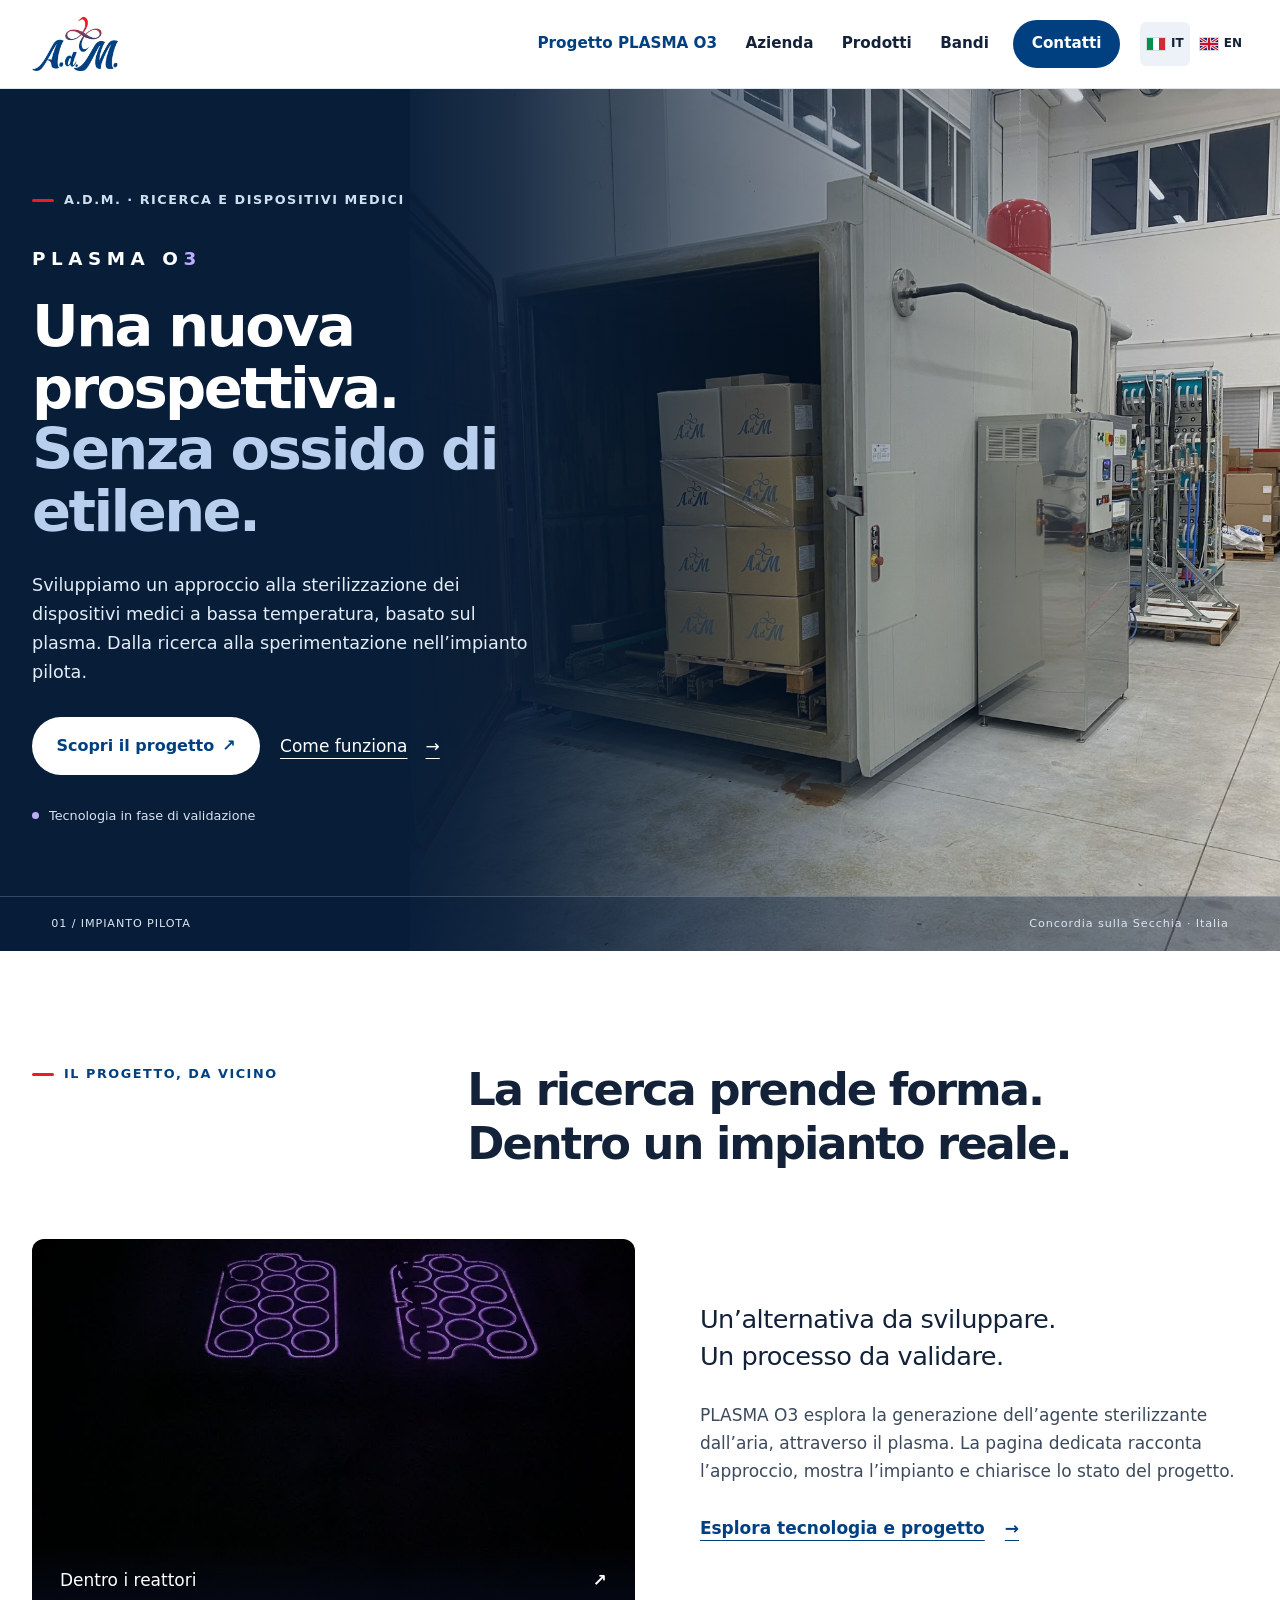
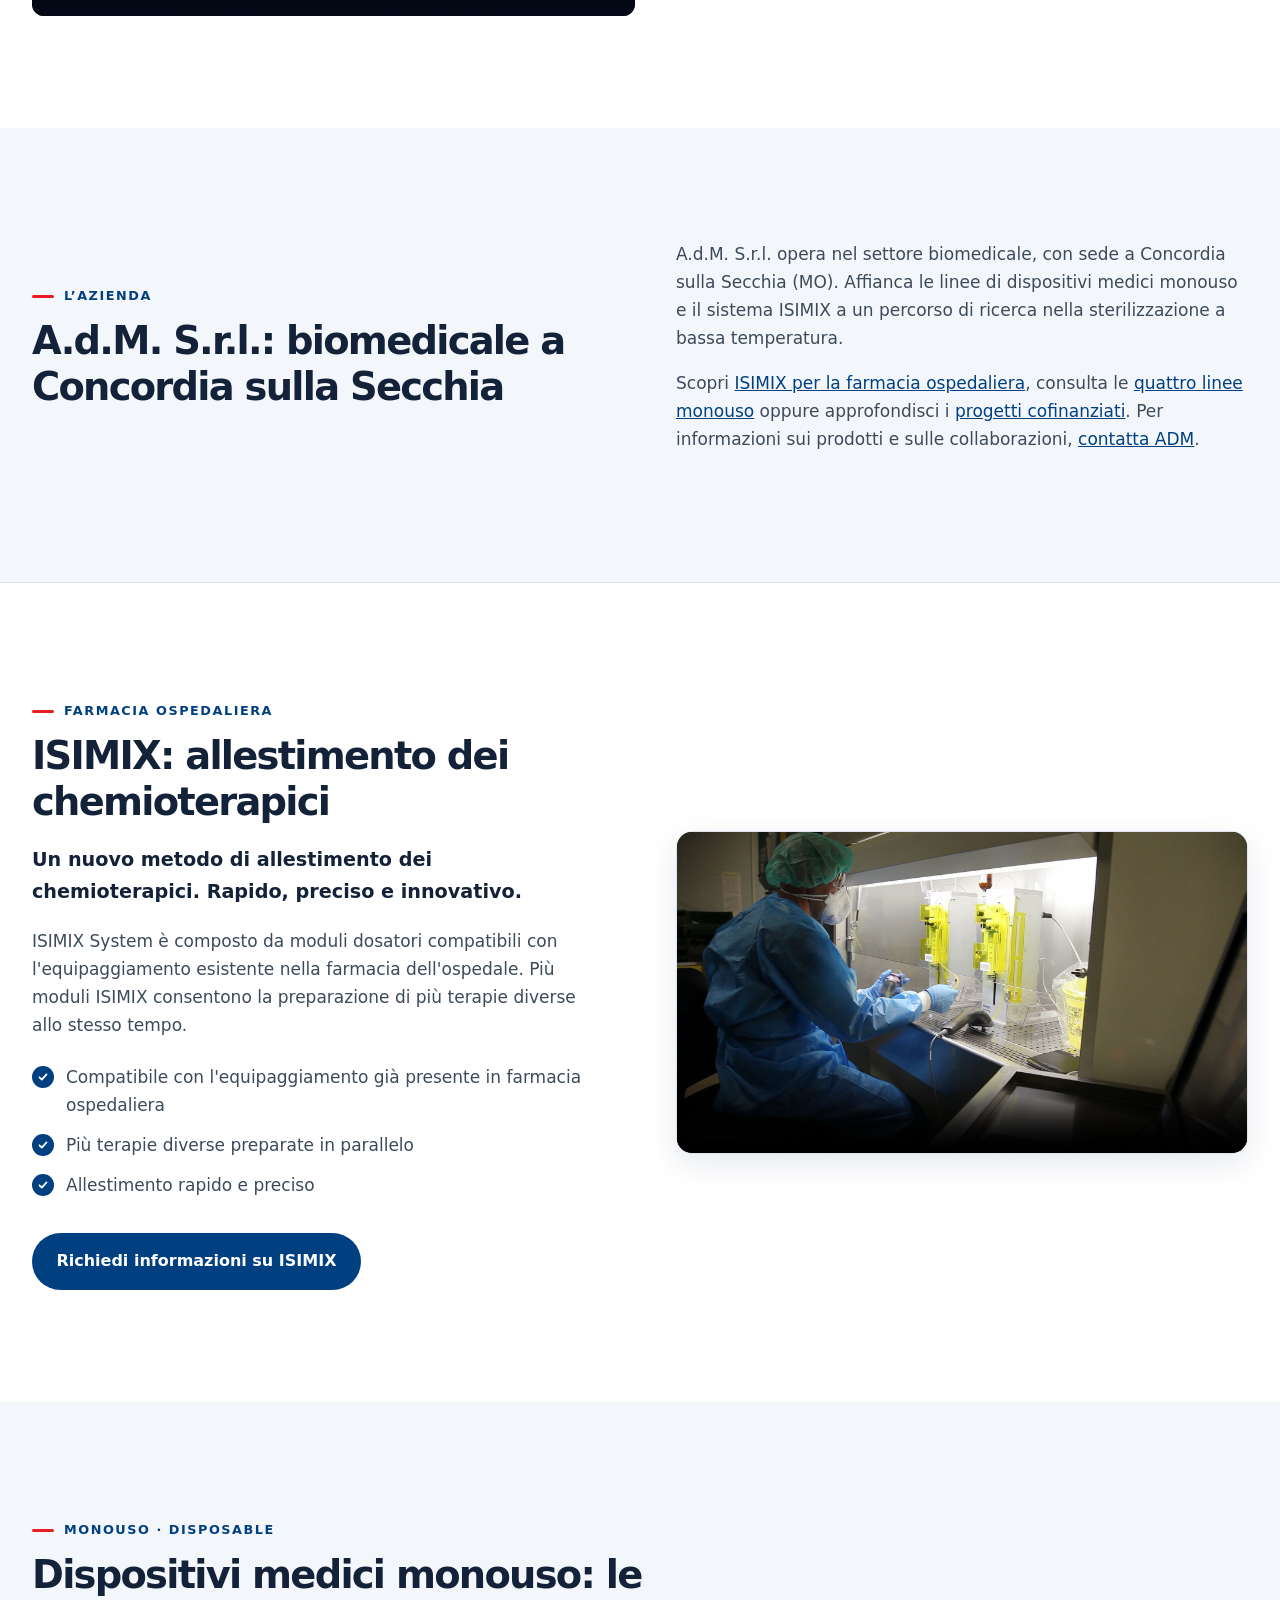
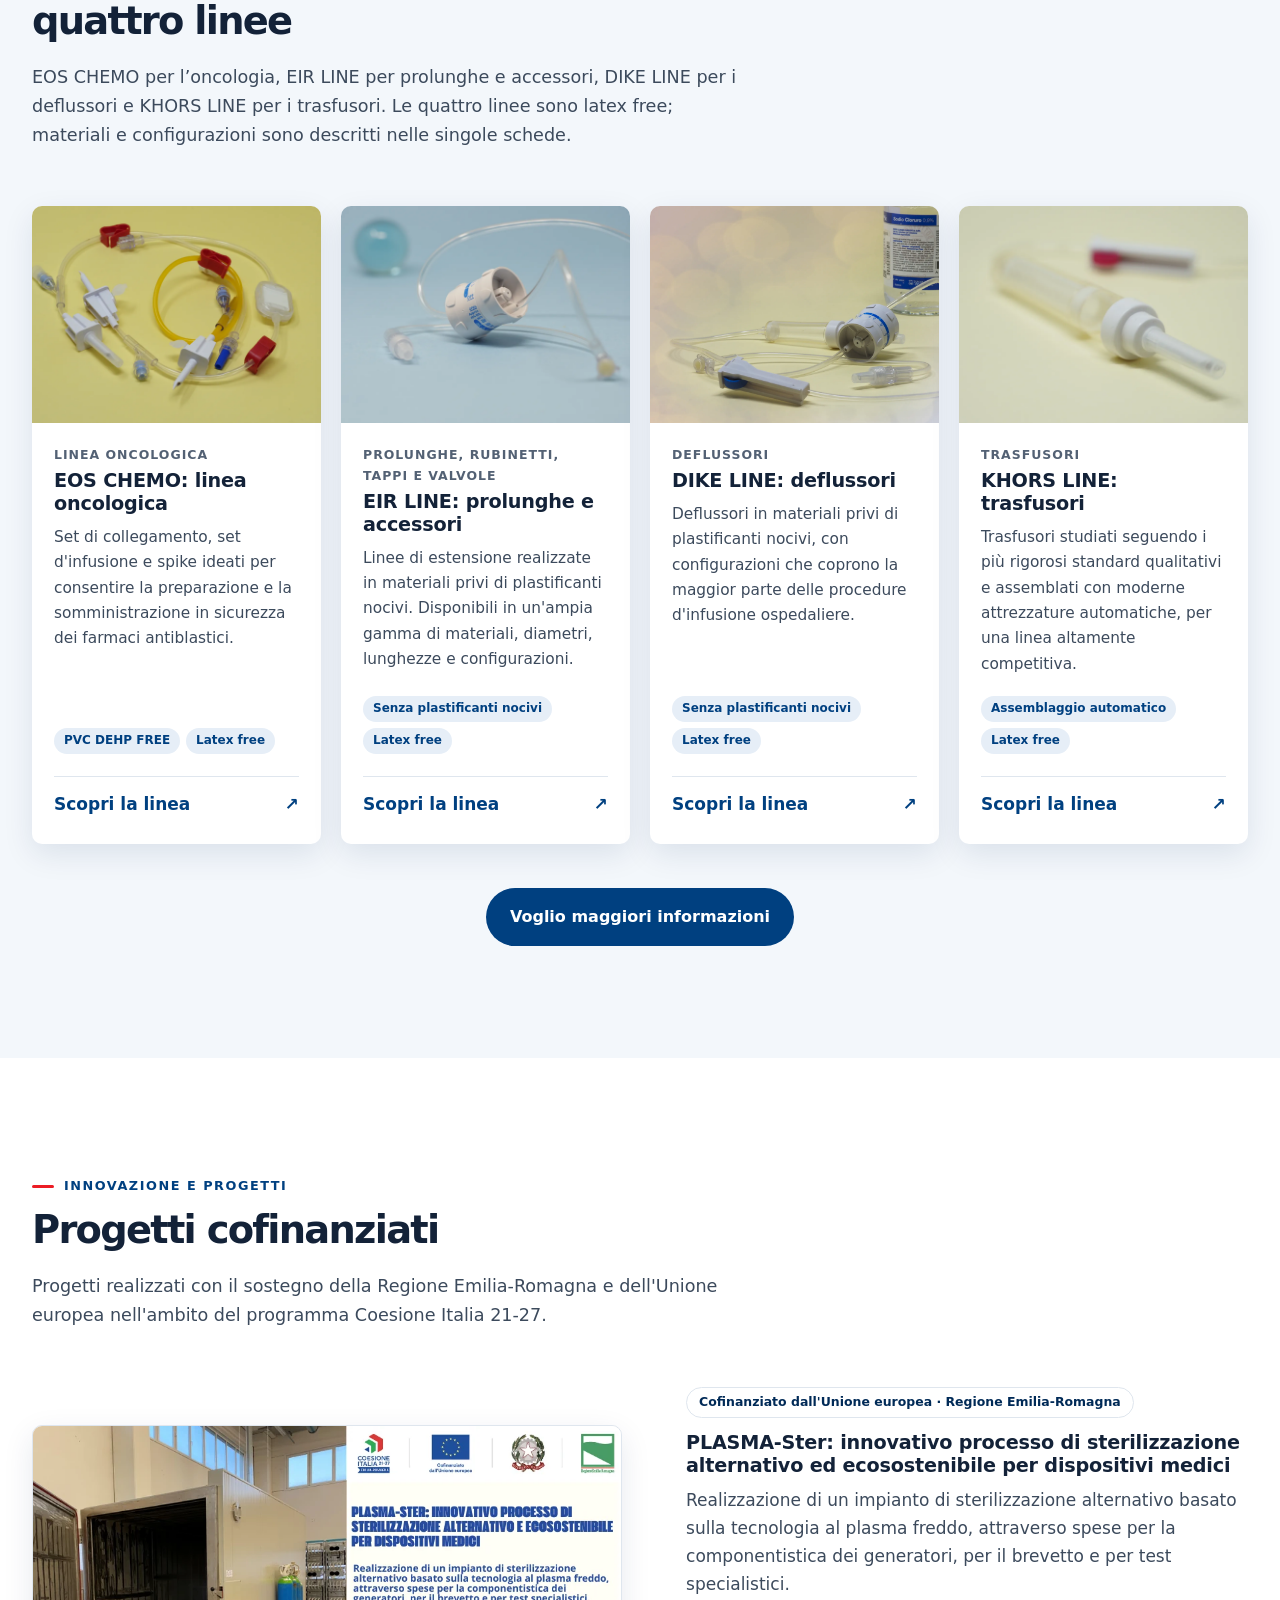
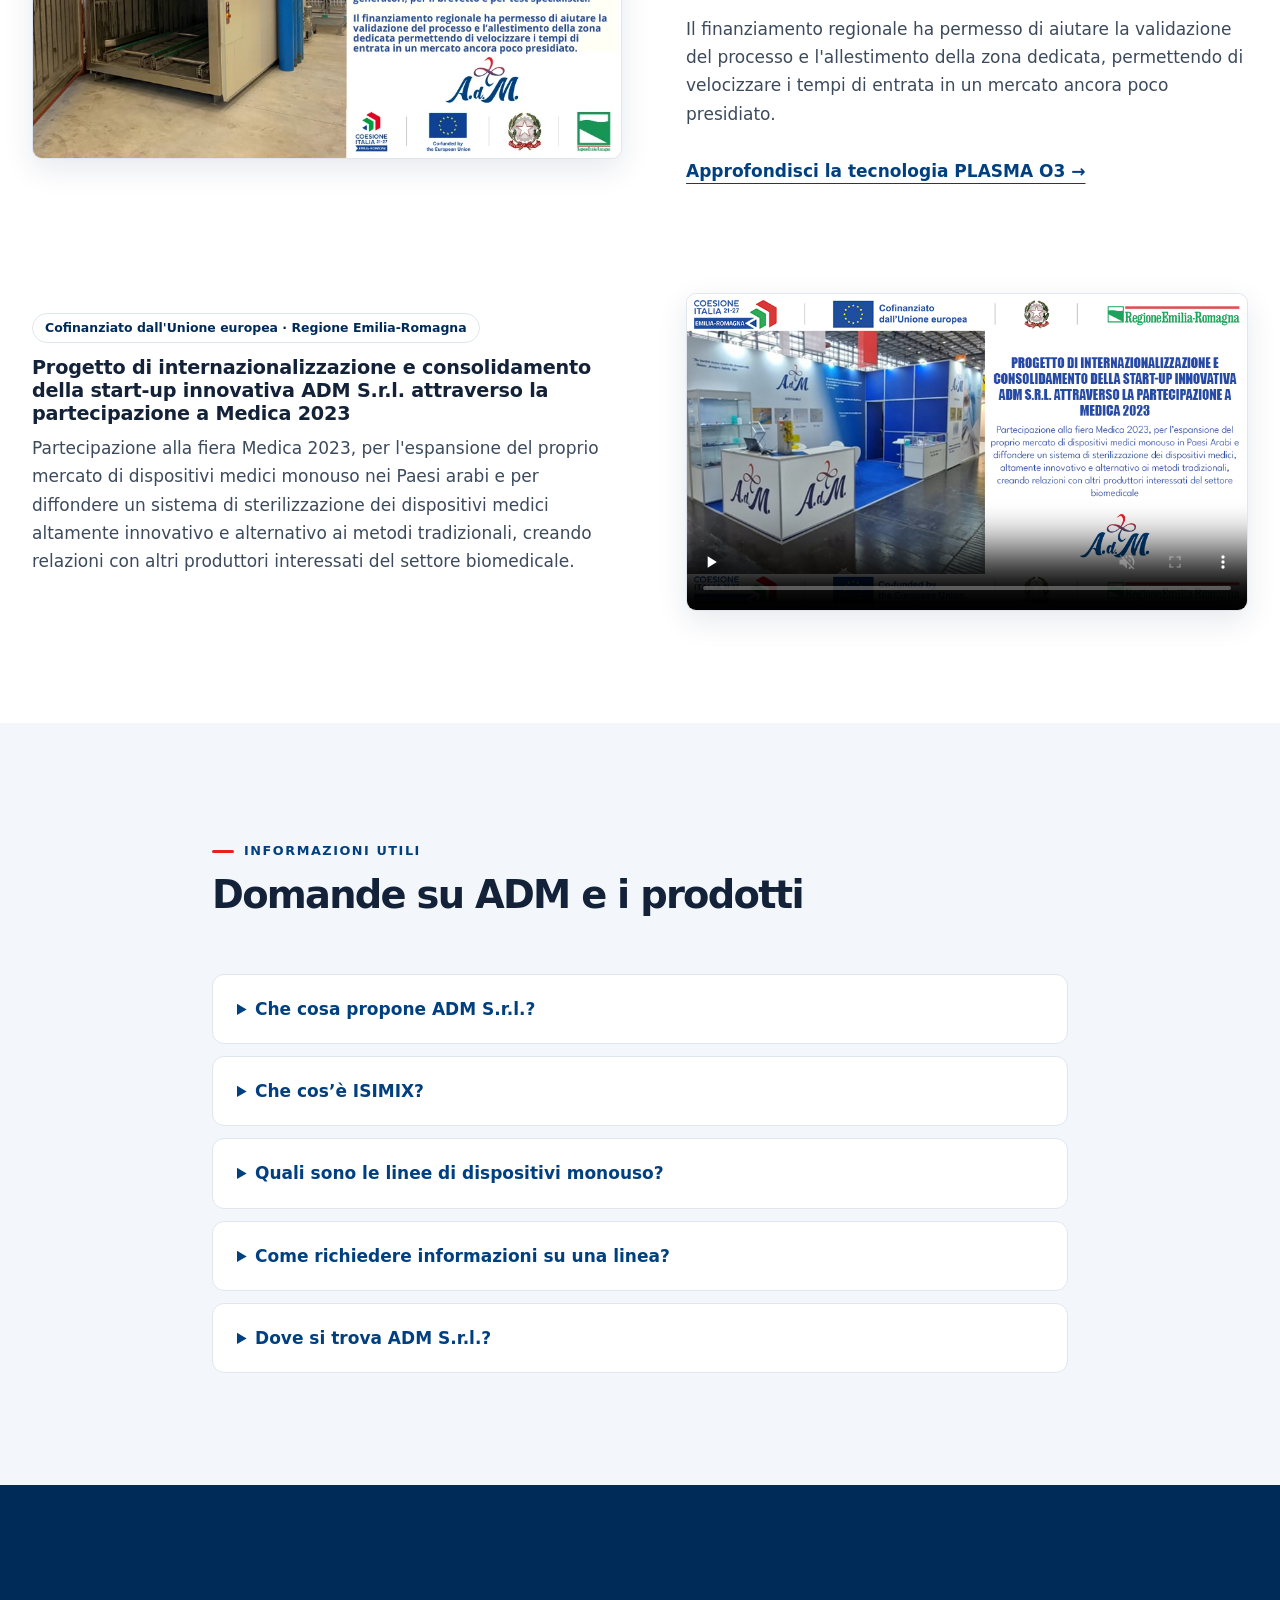
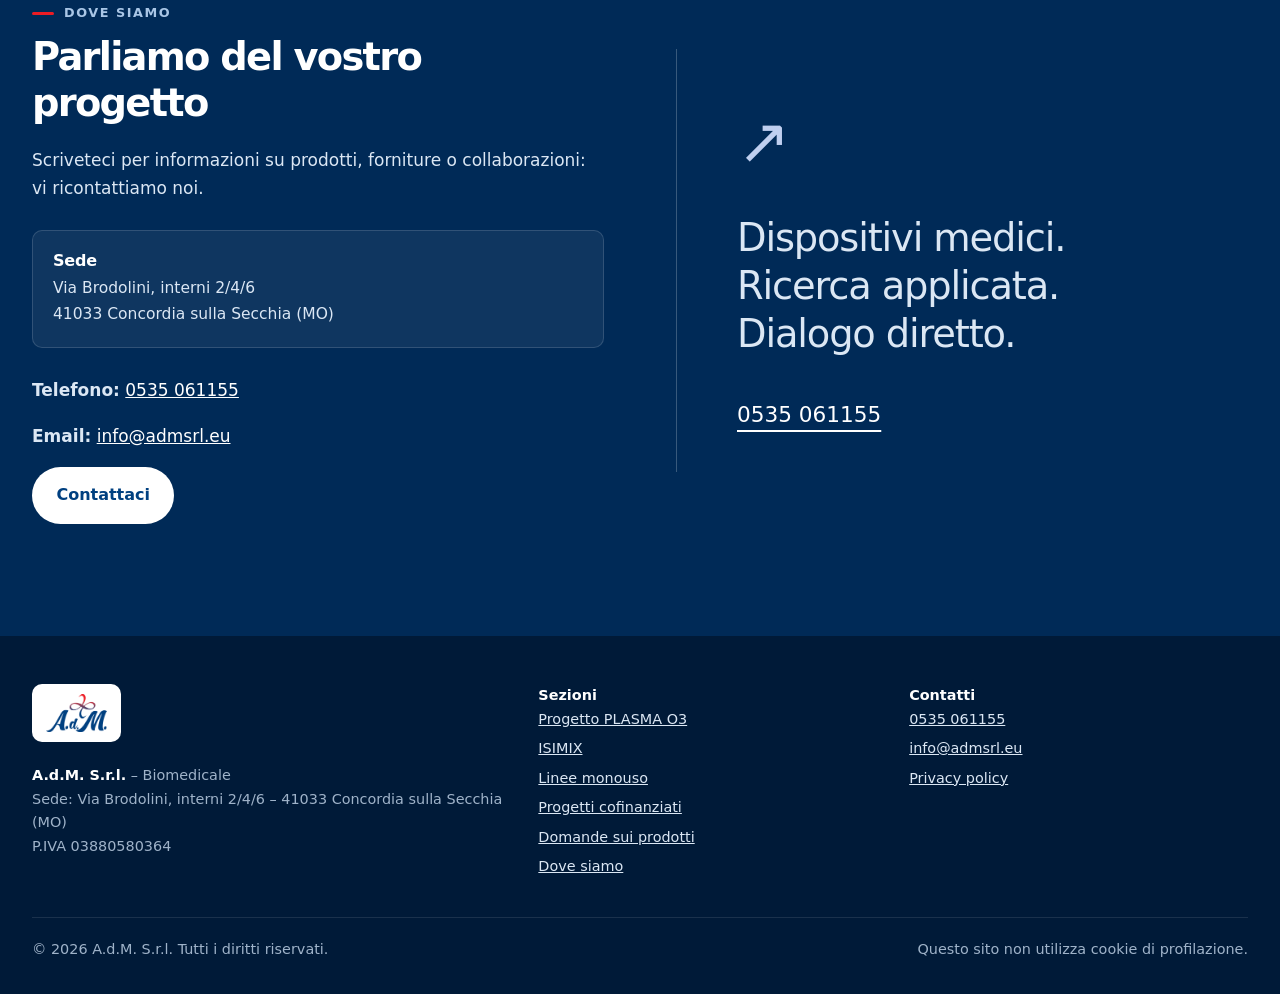
==== commit 0ed7c390: "Publish bilingual ADM website with PLASMA O3 project and linked notes" ====
--- a/index.html
+++ b/index.html
@@ -1,318 +1,252 @@
-<!doctype html>
-<html lang="it" class="no-js">
+<!DOCTYPE html>
+
+<html class="no-js" lang="it">
 <head>
-<meta charset="utf-8">
-<meta name="viewport" content="width=device-width, initial-scale=1">
-<title>Anteprima — ADM S.r.l. | Dispositivi medici monouso e ISIMIX</title>
-<meta name="description" content="ADM S.r.l. a Modena: linee monouso EOS CHEMO, EIR, DIKE e KHORS, sistema ISIMIX per farmacie ospedaliere e progetto PLASMA-Ster. Scopri prodotti e contatti.">
+<meta charset="utf-8"/>
+<meta content="width=device-width, initial-scale=1" name="viewport"/>
+<title>ADM S.r.l. | PLASMA O3 e dispositivi medici</title>
+<meta content="ADM: dispositivi medici monouso, ISIMIX e progetto PLASMA O3 per la sterilizzazione senza ossido di etilene. Tecnologia in fase di validazione." name="description"/>
 <meta name="robots" content="noindex, nofollow">
-<meta name="theme-color" content="#004080">
-<meta property="og:type" content="website">
-<meta property="og:locale" content="it_IT">
-<meta property="og:site_name" content="A.d.M. S.r.l.">
-<meta property="og:title" content="ADM S.r.l. | Dispositivi medici monouso e ISIMIX">
-<meta property="og:description" content="ADM S.r.l. a Modena: linee monouso EOS CHEMO, EIR, DIKE e KHORS, sistema ISIMIX per farmacie ospedaliere e progetto PLASMA-Ster. Scopri prodotti e contatti.">
-<meta name="twitter:card" content="summary_large_image">
-<meta name="twitter:title" content="ADM S.r.l. | Dispositivi medici monouso e ISIMIX">
-<meta name="twitter:description" content="ADM S.r.l. a Modena: linee monouso EOS CHEMO, EIR, DIKE e KHORS, sistema ISIMIX per farmacie ospedaliere e progetto PLASMA-Ster. Scopri prodotti e contatti.">
-<link rel="icon" href="assets/img/favicon-48.png" type="image/png">
-<link rel="apple-touch-icon" href="assets/img/apple-touch-icon.png">
-<link rel="preload" as="image" href="assets/img/hero-isimix.webp" type="image/webp">
-<link rel="stylesheet" href="assets/css/style.css?v=20261010-catalogo">
-<script src="assets/js/main.js?v=20261010-catalogo" defer></script>
-</head>
+<meta content="#004080" name="theme-color"/>
+<link href="assets/img/favicon-48.png" rel="icon" type="image/png"/>
+<link href="assets/img/apple-touch-icon.png" rel="apple-touch-icon"/>
+<link href="assets/css/style.css?v=20261026" rel="stylesheet"/>
+<script defer="" src="assets/js/main.js?v=20261026"></script>
+<link href="assets/css/evolution.css?v=20261026" rel="stylesheet"/><link href="https://www.admsrl.eu/" rel="canonical"/><link href="https://www.admsrl.eu/" hreflang="it" rel="alternate"/><link href="https://www.admsrl.eu/en/" hreflang="en" rel="alternate"/><link href="https://www.admsrl.eu/" hreflang="x-default" rel="alternate"/><meta content="website" property="og:type"/><meta content="it_IT" property="og:locale"/><meta content="A.d.M. S.r.l." property="og:site_name"/><meta content="ADM S.r.l. | PLASMA O3 e dispositivi medici" property="og:title"/><meta content="ADM: dispositivi medici monouso, ISIMIX e progetto PLASMA O3 per la sterilizzazione senza ossido di etilene. Tecnologia in fase di validazione." property="og:description"/><meta content="https://www.admsrl.eu/" property="og:url"/><meta content="https://www.admsrl.eu/assets/media/og-plasma.jpg" property="og:image"/><meta content="1200" property="og:image:width"/><meta content="630" property="og:image:height"/><meta content="summary_large_image" name="twitter:card"/><meta content="ADM S.r.l. | PLASMA O3 e dispositivi medici" name="twitter:title"/><meta content="ADM: dispositivi medici monouso, ISIMIX e progetto PLASMA O3 per la sterilizzazione senza ossido di etilene. Tecnologia in fase di validazione." name="twitter:description"/><meta content="https://www.admsrl.eu/assets/media/og-plasma.jpg" name="twitter:image"/><link as="image" href="assets/media/camera-3.webp" rel="preload" type="image/webp"/><script type="application/ld+json">{"@context": "https://schema.org", "@graph": [{"@type": "Organization", "@id": "https://www.admsrl.eu/#organizzazione", "name": "A.d.M. S.r.l.", "url": "https://www.admsrl.eu/", "logo": "https://www.admsrl.eu/assets/img/logo-adm.png", "email": "info@admsrl.eu", "telephone": "+390535061155", "vatID": "IT03880580364", "address": {"@type": "PostalAddress", "streetAddress": "Via Brodolini, interni 2/4/6", "postalCode": "41033", "addressLocality": "Concordia sulla Secchia", "addressRegion": "MO", "addressCountry": "IT"}}, {"@type": "WebSite", "@id": "https://www.admsrl.eu/#sito", "name": "A.d.M. S.r.l.", "url": "https://www.admsrl.eu/", "inLanguage": ["it", "en"], "publisher": {"@id": "https://www.admsrl.eu/#organizzazione"}}, {"@type": "WebPage", "@id": "https://www.admsrl.eu/#pagina", "url": "https://www.admsrl.eu/", "name": "ADM S.r.l. | PLASMA O3 e dispositivi medici", "description": "ADM: dispositivi medici monouso, ISIMIX e progetto PLASMA O3 per la sterilizzazione senza ossido di etilene. Tecnologia in fase di validazione.", "inLanguage": "it", "isPartOf": {"@id": "https://www.admsrl.eu/#sito"}, "about": {"@id": "https://www.admsrl.eu/#organizzazione"}}]}</script></head>
 <body>
-<aside class="avviso-anteprima">Anteprima in revisione · Privacy da confermare</aside>
 <a class="skip" href="#contenuto">Vai al contenuto</a>
-
 <header class="header">
-  <div class="wrap">
-    <a class="logo" href="./" aria-label="A.d.M. S.r.l. – torna all'inizio">
-      <picture><source srcset="assets/img/logo-adm.webp" type="image/webp"><img src="assets/img/logo-adm.png" alt="A.d.M. S.r.l." width="600" height="375"></picture>
-    </a>
-    <button class="menu-toggle" type="button" aria-label="Apri il menu" aria-expanded="false" aria-controls="nav"><span></span><span></span><span></span></button>
-    <nav class="nav" id="nav" aria-label="Menu principale">
-      <ul>
-        <li><a href="#azienda">Azienda</a></li>
-        <li><a href="#isimix">ISIMIX</a></li>
-        <li><a href="#monouso">Monouso</a></li>
-        <li><a href="#progetti">Progetti</a></li>
-        <li><a href="#contatti">Dove siamo</a></li>
-        <li><a class="btn btn-primario" href="mailto:info@admsrl.eu?subject=Richiesta%20Contatto" data-contatto>Contattaci</a></li>
-      </ul>
-    </nav>
-  </div>
+<div class="wrap">
+<a aria-label="A.d.M. S.r.l. – torna all'inizio" class="logo" href="./">
+<picture><source srcset="assets/img/logo-adm.webp" type="image/webp"/><img alt="A.d.M. S.r.l." height="375" src="assets/img/logo-adm.png" width="600"/></picture>
+</a>
+<button aria-controls="nav" aria-expanded="false" aria-label="Apri il menu" class="menu-toggle" type="button"><span></span><span></span><span></span></button>
+<nav aria-label="Menu principale" class="nav" id="nav">
+<ul><li><a class="nav-project" href="plasma-o3.html">Progetto PLASMA O3</a></li><li><a href="#azienda">Azienda</a></li><li><a href="#monouso">Prodotti</a></li><li><a href="#progetti">Bandi</a></li><li><a class="btn btn-primario" href="#contatti">Contatti</a></li></ul>
+</nav>
+<div aria-label="Lingua" class="language-switch"><a aria-current="true" aria-label="Italiano" href="./" hreflang="it" lang="it"><img alt="" height="14" src="assets/img/flag-it.svg" width="20"/> IT</a><a aria-label="English" href="en/./" hreflang="en" lang="en"><img alt="" height="14" src="assets/img/flag-en.svg" width="20"/> EN</a></div></div>
 </header>
-
-<main id="contenuto">
-
-  <section class="hero" aria-labelledby="titolo-hero">
-    <picture>
-      <source srcset="assets/img/hero-isimix.webp" type="image/webp">
-      <img class="hero-img" src="assets/img/hero-isimix.jpg" alt="" width="1920" height="1080" fetchpriority="high">
-    </picture>
-    <div class="wrap">
-      <div class="hero-testo">
-        <span class="eyebrow">A.d.M. S.r.l. · Biomedicale</span>
-        <h1 id="titolo-hero">Dispositivi medici monouso e soluzioni per la farmacia ospedaliera</h1>
-        <p class="lead">A.d.M. S.r.l. presenta ISIMIX per l’allestimento dei chemioterapici, quattro linee di dispositivi monouso e il progetto di sterilizzazione al plasma freddo PLASMA-Ster.</p>
-        <div class="azioni">
-          <a class="btn btn-chiaro" href="mailto:info@admsrl.eu?subject=Richiesta%20Contatto&amp;body=Buongiorno%2C%20sono%20interessato%20a%20maggiori%20informazioni%2C%20pertanto%20vorrei%20essere%20ricontattato." data-contatto>Contattaci subito</a>
-          <a class="btn btn-bordo" href="#isimix">Scopri ISIMIX</a>
-        </div>
-        <ul class="hero-punti">
-          <li>Sede a Modena</li>
-          <li>Sede operativa a Concordia sulla Secchia</li>
-          <li>Dispositivi latex free</li>
-        </ul>
-      </div>
-    </div>
-  </section>
-
-  <section class="sezione azienda" id="azienda" aria-labelledby="titolo-azienda">
-    <div class="wrap due-colonne">
-      <div><span class="eyebrow">L’azienda</span><h2 id="titolo-azienda">A.d.M. S.r.l.: biomedicale a Modena</h2></div>
-      <div><p>A.d.M. S.r.l. opera nel settore biomedicale, con sede legale a Modena e sede operativa a Concordia sulla Secchia. Il sito presenta il sistema ISIMIX, le linee di dispositivi medici monouso e i progetti di innovazione dell’azienda.</p>
-      <p>Scopri <a href="#isimix">ISIMIX per la farmacia ospedaliera</a>, consulta le <a href="#monouso">quattro linee monouso</a> oppure approfondisci i <a href="#progetti">progetti cofinanziati</a>. Per informazioni sui prodotti e sulle collaborazioni, <a href="#contatti">contatta ADM</a>.</p></div>
-    </div>
-  </section>
-
-  <section class="sezione isimix" id="isimix" aria-labelledby="titolo-isimix">
-    <div class="wrap due-colonne">
-      <div>
-        <span class="eyebrow">Farmacia ospedaliera</span>
-        <h2 id="titolo-isimix">ISIMIX: allestimento dei chemioterapici</h2>
-        <p class="sottotitolo">Un nuovo metodo di allestimento dei chemioterapici. Rapido, preciso e innovativo.</p>
-        <p>ISIMIX System è composto da moduli dosatori compatibili con l'equipaggiamento esistente nella farmacia dell'ospedale. Più moduli ISIMIX consentono la preparazione di più terapie diverse allo stesso tempo.</p>
-        <ul class="vantaggi">
-          <li>Compatibile con l'equipaggiamento già presente in farmacia ospedaliera</li>
-          <li>Più terapie diverse preparate in parallelo</li>
-          <li>Allestimento rapido e preciso</li>
-        </ul>
-        <a class="btn btn-primario" href="mailto:info@admsrl.eu?subject=Informazioni%20ISIMIX">Richiedi informazioni su ISIMIX</a>
-      </div>
-      <div>
-        <div class="player-locale"><video id="video-isimix" controls playsinline preload="none" poster="assets/img/hero-isimix.jpg" style="width:100%;height:auto" aria-label="Video di presentazione ISIMIX">
-          <source src="assets/video/isimix.mp4" type="video/mp4">
-          <a href="assets/video/isimix.mp4">Scarica il video ISIMIX</a>
-        </video><p class="player-stato" role="status" aria-live="polite">Video ospitato su questo sito.</p></div>
-      </div>
-    </div>
-  </section>
-
-  <section class="sezione sezione-soft" id="monouso" aria-labelledby="titolo-monouso">
-    <div class="wrap">
-      <div class="intestazione">
-        <span class="eyebrow">Monouso · Disposable</span>
-        <h2 id="titolo-monouso">Dispositivi medici monouso: le quattro linee</h2>
-        <p>EOS CHEMO per l’oncologia, EIR LINE per prolunghe e accessori, DIKE LINE per i deflussori e KHORS LINE per i trasfusori. Le quattro linee sono latex free; materiali e configurazioni sono descritti nelle singole schede.</p>
-      </div>
-      <div class="linee">
-        <article class="card card-linea">
-          <picture><source srcset="assets/img/monouso-3.webp" type="image/webp"><img src="assets/img/monouso-3.jpg" alt="Set della linea oncologica EOS CHEMO con spike e linee di collegamento" width="1200" height="900" loading="lazy"></picture>
-          <div class="card-corpo">
-            <span class="categoria">Linea oncologica</span>
-            <h3 id="eos-chemo">EOS CHEMO: linea oncologica</h3>
-            <p>Set di collegamento, set d'infusione e spike ideati per consentire la preparazione e la somministrazione in sicurezza dei farmaci antiblastici.</p>
-            <div class="tag"><span>PVC privo di ftalati</span><span>Latex free</span></div>
-            <button type="button" class="linea-apri" data-linea="scheda-eos" aria-haspopup="dialog" aria-controls="scheda-eos" aria-label="Scopri la linea EOS CHEMO">Scopri la linea <span aria-hidden="true">↗</span></button>
-          </div>
-        </article>
-        <article class="card card-linea">
-          <picture><source srcset="assets/img/monouso-2.webp" type="image/webp"><img src="assets/img/monouso-2.jpg" alt="Linea di estensione EIR LINE con regolatore" width="1200" height="900" loading="lazy"></picture>
-          <div class="card-corpo">
-            <span class="categoria">Prolunghe, rubinetti, tappi e valvole</span>
-            <h3 id="eir-line">EIR LINE: prolunghe e accessori</h3>
-            <p>Linee di estensione realizzate in materiali privi di plastificanti nocivi. Disponibili in un'ampia gamma di materiali, diametri, lunghezze e configurazioni.</p>
-            <div class="tag"><span>Senza plastificanti nocivi</span><span>Latex free</span></div>
-            <button type="button" class="linea-apri" data-linea="scheda-eir" aria-haspopup="dialog" aria-controls="scheda-eir" aria-label="Scopri la linea EIR LINE">Scopri la linea <span aria-hidden="true">↗</span></button>
-          </div>
-        </article>
-        <article class="card card-linea">
-          <picture><source srcset="assets/img/monouso-sfondo.webp" type="image/webp"><img src="assets/img/monouso-sfondo.jpg" alt="Deflussore della linea DIKE con regolatore di flusso" width="1920" height="1440" loading="lazy"></picture>
-          <div class="card-corpo">
-            <span class="categoria">Deflussori</span>
-            <h3 id="dike-line">DIKE LINE: deflussori</h3>
-            <p>Deflussori in materiali privi di plastificanti nocivi, con configurazioni che coprono la maggior parte delle procedure d'infusione ospedaliere.</p>
-            <div class="tag"><span>Senza plastificanti nocivi</span><span>Latex free</span></div>
-            <button type="button" class="linea-apri" data-linea="scheda-dike" aria-haspopup="dialog" aria-controls="scheda-dike" aria-label="Scopri la linea DIKE LINE">Scopri la linea <span aria-hidden="true">↗</span></button>
-          </div>
-        </article>
-        <article class="card card-linea">
-          <picture><source srcset="assets/img/monouso-1.webp" type="image/webp"><img src="assets/img/monouso-1.jpg" alt="Camera di gocciolamento di un trasfusore della linea KHORS" width="1200" height="900" loading="lazy"></picture>
-          <div class="card-corpo">
-            <span class="categoria">Trasfusori</span>
-            <h3 id="khors-line">KHORS LINE: trasfusori</h3>
-            <p>Trasfusori studiati seguendo i più rigorosi standard qualitativi e assemblati con moderne attrezzature automatiche, per una linea altamente competitiva.</p>
-            <div class="tag"><span>Assemblaggio automatico</span><span>Latex free</span></div>
-            <button type="button" class="linea-apri" data-linea="scheda-khors" aria-haspopup="dialog" aria-controls="scheda-khors" aria-label="Scopri la linea KHORS LINE">Scopri la linea <span aria-hidden="true">↗</span></button>
-          </div>
-        </article>
-      </div>
-      <div class="cta-centro">
-        <a class="btn btn-primario" href="mailto:info@admsrl.eu?subject=Richiesta%20Contatto%20Prodotti">Voglio maggiori informazioni</a>
-      </div>
-    </div>
-  </section>
-
-  <section class="sezione" id="progetti" aria-labelledby="titolo-progetti">
-    <div class="wrap">
-      <div class="intestazione">
-        <span class="eyebrow">Innovazione e progetti</span>
-        <h2 id="titolo-progetti">Progetti cofinanziati</h2>
-        <p>Progetti realizzati con il sostegno della Regione Emilia-Romagna e dell'Unione europea nell'ambito del programma Coesione Italia 21-27.</p>
-      </div>
-
-      <article class="progetto" id="plasma-ster">
-        <div class="media">
-          <picture><source srcset="assets/img/banner-plasma-ster.webp" type="image/webp"><img src="assets/img/banner-plasma-ster.png" width="884" height="499" loading="lazy" alt="Cartellone del progetto PLASMA-Ster, cofinanziato dall'Unione europea, Repubblica Italiana e Regione Emilia-Romagna (Coesione Italia 21-27), con foto dell'impianto di sterilizzazione al plasma freddo."></picture>
-        </div>
-        <div>
-          <span class="badge-fondi">Cofinanziato dall'Unione europea · Regione Emilia-Romagna</span>
-          <h3>PLASMA-Ster: innovativo processo di sterilizzazione alternativo ed ecosostenibile per dispositivi medici</h3>
-          <p>Realizzazione di un impianto di sterilizzazione alternativo basato sulla tecnologia al plasma freddo, attraverso spese per la componentistica dei generatori, per il brevetto e per test specialistici.</p>
-          <p>Il finanziamento regionale ha permesso di aiutare la validazione del processo e l'allestimento della zona dedicata, permettendo di velocizzare i tempi di entrata in un mercato ancora poco presidiato.</p>
-        </div>
-      </article>
-
-      <article class="progetto inverti" id="medica-2023">
-        <div class="media">
-          <video autoplay muted loop playsinline preload="metadata" poster="assets/img/banner-medica-2023-ue.png" width="884" height="500" aria-label="Banner del progetto Medica 2023, cofinanziato dall'Unione europea">
-            <source src="assets/video/banner-medica-2023-ue.mp4" type="video/mp4">
-            <img src="assets/img/banner-medica-2023-ue.png" alt="Progetto Medica 2023 cofinanziato dall'Unione europea, Repubblica Italiana e Regione Emilia-Romagna">
-          </video>
-        </div>
-        <div>
-          <span class="badge-fondi">Cofinanziato dall'Unione europea · Regione Emilia-Romagna</span>
-          <h3>Progetto di internazionalizzazione e consolidamento della start-up innovativa ADM S.r.l. attraverso la partecipazione a Medica 2023</h3>
-          <p>Partecipazione alla fiera Medica 2023, per l'espansione del proprio mercato di dispositivi medici monouso nei Paesi arabi e per diffondere un sistema di sterilizzazione dei dispositivi medici altamente innovativo e alternativo ai metodi tradizionali, creando relazioni con altri produttori interessati del settore biomedicale.</p>
-        </div>
-      </article>
-    </div>
-  </section>
-
-  <section class="sezione sezione-soft" id="domande" aria-labelledby="titolo-domande"><div class="wrap faq-wrap">
-    <div class="intestazione"><span class="eyebrow">Informazioni utili</span><h2 id="titolo-domande">Domande su ADM e i prodotti</h2></div>
-    <div class="faq-list"><details class="faq-item"><summary>Che cosa propone ADM S.r.l.?</summary><p>ADM presenta il sistema ISIMIX per l’allestimento dei chemioterapici, quattro linee di dispositivi medici monouso e il progetto PLASMA-Ster dedicato alla sterilizzazione al plasma freddo. <a href="#azienda">Conosci l’azienda</a>.</p></details>
+<main id="contenuto" tabindex="-1">
+<section aria-labelledby="titolo-hero" class="hero hero-plasma"><picture><source srcset="assets/media/camera-3.webp" type="image/webp"/><img alt="Camera pilota di sterilizzazione ADM aperta con un carico di dispositivi confezionati" class="hero-img" fetchpriority="high" height="1350" src="assets/media/camera-3.webp" width="1800"/></picture>
+<div class="wrap"><div class="hero-testo"><span class="eyebrow">A.d.M. · Ricerca e dispositivi medici</span><p class="project-name">PLASMA O<span>3</span></p><h1 id="titolo-hero">Una nuova prospettiva.<br/><em>Senza ossido di etilene.</em></h1><p class="lead">Sviluppiamo un approccio alla sterilizzazione dei dispositivi medici a bassa temperatura, basato sul plasma. Dalla ricerca alla sperimentazione nell’impianto pilota.</p><div class="azioni"><a class="btn btn-chiaro" href="plasma-o3.html">Scopri il progetto <span aria-hidden="true">↗</span></a><a class="hero-link" href="plasma-o3.html#processo">Come funziona <span aria-hidden="true">→</span></a></div><p class="hero-status"><span aria-hidden="true"></span>Tecnologia in fase di validazione</p></div></div><div class="hero-caption"><span>01 / IMPIANTO PILOTA</span><span>Concordia sulla Secchia · Italia</span></div></section><section class="project-intro sezione"><div class="wrap"><div class="intro-heading"><span class="eyebrow">Il progetto, da vicino</span><h2>La ricerca prende forma.<br/>Dentro un impianto reale.</h2></div><div class="project-preview"><a class="reactor-preview" href="plasma-o3.html#reattori"><img alt="Reattori al plasma illuminati durante il funzionamento" height="720" loading="lazy" src="assets/media/reattori.jpg" width="1280"/><span>Dentro i reattori <b aria-hidden="true">↗</b></span></a><div class="intro-copy"><p class="big-copy">Un’alternativa da sviluppare.<br/>Un processo da validare.</p><p>PLASMA O3 esplora la generazione dell’agente sterilizzante dall’aria, attraverso il plasma. La pagina dedicata racconta l’approccio, mostra l’impianto e chiarisce lo stato del progetto.</p><a class="text-link" href="plasma-o3.html">Esplora tecnologia e progetto <span aria-hidden="true">→</span></a></div></div></div></section>
+<section aria-labelledby="titolo-azienda" class="sezione azienda" id="azienda">
+<div class="wrap due-colonne">
+<div><span class="eyebrow">L’azienda</span><h2 id="titolo-azienda">A.d.M. S.r.l.: biomedicale a Concordia sulla Secchia</h2></div>
+<div><p>A.d.M. S.r.l. opera nel settore biomedicale, con sede a Concordia sulla Secchia (MO). Affianca le linee di dispositivi medici monouso e il sistema ISIMIX a un percorso di ricerca nella sterilizzazione a bassa temperatura.</p>
+<p>Scopri <a href="#isimix">ISIMIX per la farmacia ospedaliera</a>, consulta le <a href="#monouso">quattro linee monouso</a> oppure approfondisci i <a href="#progetti">progetti cofinanziati</a>. Per informazioni sui prodotti e sulle collaborazioni, <a href="#contatti">contatta ADM</a>.</p></div>
+</div>
+</section>
+<section aria-labelledby="titolo-isimix" class="sezione isimix" id="isimix">
+<div class="wrap due-colonne">
+<div>
+<span class="eyebrow">Farmacia ospedaliera</span>
+<h2 id="titolo-isimix">ISIMIX: allestimento dei chemioterapici</h2>
+<p class="sottotitolo">Un nuovo metodo di allestimento dei chemioterapici. Rapido, preciso e innovativo.</p>
+<p>ISIMIX System è composto da moduli dosatori compatibili con l'equipaggiamento esistente nella farmacia dell'ospedale. Più moduli ISIMIX consentono la preparazione di più terapie diverse allo stesso tempo.</p>
+<ul class="vantaggi">
+<li>Compatibile con l'equipaggiamento già presente in farmacia ospedaliera</li>
+<li>Più terapie diverse preparate in parallelo</li>
+<li>Allestimento rapido e preciso</li>
+</ul>
+<a class="btn btn-primario" href="mailto:info@admsrl.eu?subject=Informazioni%20ISIMIX">Richiedi informazioni su ISIMIX</a>
+</div>
+<div>
+<div class="player-locale"><video aria-label="Video di presentazione ISIMIX" controls="" id="video-isimix" playsinline="" poster="assets/img/hero-isimix.jpg" preload="none" style="width:100%;height:auto">
+<source src="assets/video/isimix.mp4" type="video/mp4"/>
+<a href="assets/video/isimix.mp4">Scarica il video ISIMIX</a>
+</video></div>
+</div>
+</div>
+</section>
+<section aria-labelledby="titolo-monouso" class="sezione sezione-soft" id="monouso">
+<div class="wrap">
+<div class="intestazione">
+<span class="eyebrow">Monouso · Disposable</span>
+<h2 id="titolo-monouso">Dispositivi medici monouso: le quattro linee</h2>
+<p>EOS CHEMO per l’oncologia, EIR LINE per prolunghe e accessori, DIKE LINE per i deflussori e KHORS LINE per i trasfusori. Le quattro linee sono latex free; materiali e configurazioni sono descritti nelle singole schede.</p>
+</div>
+<div class="linee">
+<article class="card card-linea">
+<picture><source srcset="assets/img/monouso-3.webp" type="image/webp"/><img alt="Set della linea oncologica EOS CHEMO con spike e linee di collegamento" height="900" loading="lazy" src="assets/img/monouso-3.jpg" width="1200"/></picture>
+<div class="card-corpo">
+<span class="categoria">Linea oncologica</span>
+<h3 id="eos-chemo">EOS CHEMO: linea oncologica</h3>
+<p>Set di collegamento, set d'infusione e spike ideati per consentire la preparazione e la somministrazione in sicurezza dei farmaci antiblastici.</p>
+<div class="tag"><span>PVC DEHP FREE</span><span>Latex free</span></div>
+<button aria-controls="scheda-eos" aria-haspopup="dialog" aria-label="Scopri la linea EOS CHEMO" class="linea-apri" data-linea="scheda-eos" type="button">Scopri la linea <span aria-hidden="true">↗</span></button>
+</div>
+</article>
+<article class="card card-linea">
+<picture><source srcset="assets/img/monouso-2.webp" type="image/webp"/><img alt="Linea di estensione EIR LINE con regolatore" height="900" loading="lazy" src="assets/img/monouso-2.jpg" width="1200"/></picture>
+<div class="card-corpo">
+<span class="categoria">Prolunghe, rubinetti, tappi e valvole</span>
+<h3 id="eir-line">EIR LINE: prolunghe e accessori</h3>
+<p>Linee di estensione realizzate in materiali privi di plastificanti nocivi. Disponibili in un'ampia gamma di materiali, diametri, lunghezze e configurazioni.</p>
+<div class="tag"><span>Senza plastificanti nocivi</span><span>Latex free</span></div>
+<button aria-controls="scheda-eir" aria-haspopup="dialog" aria-label="Scopri la linea EIR LINE" class="linea-apri" data-linea="scheda-eir" type="button">Scopri la linea <span aria-hidden="true">↗</span></button>
+</div>
+</article>
+<article class="card card-linea">
+<picture><source srcset="assets/img/monouso-sfondo.webp" type="image/webp"/><img alt="Deflussore della linea DIKE con regolatore di flusso" height="1440" loading="lazy" src="assets/img/monouso-sfondo.jpg" width="1920"/></picture>
+<div class="card-corpo">
+<span class="categoria">Deflussori</span>
+<h3 id="dike-line">DIKE LINE: deflussori</h3>
+<p>Deflussori in materiali privi di plastificanti nocivi, con configurazioni che coprono la maggior parte delle procedure d'infusione ospedaliere.</p>
+<div class="tag"><span>Senza plastificanti nocivi</span><span>Latex free</span></div>
+<button aria-controls="scheda-dike" aria-haspopup="dialog" aria-label="Scopri la linea DIKE LINE" class="linea-apri" data-linea="scheda-dike" type="button">Scopri la linea <span aria-hidden="true">↗</span></button>
+</div>
+</article>
+<article class="card card-linea">
+<picture><source srcset="assets/img/monouso-1.webp" type="image/webp"/><img alt="Camera di gocciolamento di un trasfusore della linea KHORS" height="900" loading="lazy" src="assets/img/monouso-1.jpg" width="1200"/></picture>
+<div class="card-corpo">
+<span class="categoria">Trasfusori</span>
+<h3 id="khors-line">KHORS LINE: trasfusori</h3>
+<p>Trasfusori studiati seguendo i più rigorosi standard qualitativi e assemblati con moderne attrezzature automatiche, per una linea altamente competitiva.</p>
+<div class="tag"><span>Assemblaggio automatico</span><span>Latex free</span></div>
+<button aria-controls="scheda-khors" aria-haspopup="dialog" aria-label="Scopri la linea KHORS LINE" class="linea-apri" data-linea="scheda-khors" type="button">Scopri la linea <span aria-hidden="true">↗</span></button>
+</div>
+</article>
+</div>
+<div class="cta-centro">
+<a class="btn btn-primario" href="mailto:info@admsrl.eu?subject=Richiesta%20Contatto%20Prodotti">Voglio maggiori informazioni</a>
+</div>
+</div>
+</section>
+<section aria-labelledby="titolo-progetti" class="sezione" id="progetti">
+<div class="wrap">
+<div class="intestazione">
+<span class="eyebrow">Innovazione e progetti</span>
+<h2 id="titolo-progetti">Progetti cofinanziati</h2>
+<p>Progetti realizzati con il sostegno della Regione Emilia-Romagna e dell'Unione europea nell'ambito del programma Coesione Italia 21-27.</p>
+</div>
+<article class="progetto" id="plasma-ster">
+<div class="media">
+<picture><source srcset="assets/img/banner-plasma-ster.webp" type="image/webp"/><img alt="Cartellone del progetto PLASMA-Ster, cofinanziato dall'Unione europea, Repubblica Italiana e Regione Emilia-Romagna (Coesione Italia 21-27), con foto dell'impianto di sterilizzazione al plasma freddo." height="499" loading="lazy" src="assets/img/banner-plasma-ster.png" width="884"/></picture>
+</div>
+<div>
+<span class="badge-fondi">Cofinanziato dall'Unione europea · Regione Emilia-Romagna</span>
+<h3>PLASMA-Ster: innovativo processo di sterilizzazione alternativo ed ecosostenibile per dispositivi medici</h3>
+<p>Realizzazione di un impianto di sterilizzazione alternativo basato sulla tecnologia al plasma freddo, attraverso spese per la componentistica dei generatori, per il brevetto e per test specialistici.</p>
+<p>Il finanziamento regionale ha permesso di aiutare la validazione del processo e l'allestimento della zona dedicata, permettendo di velocizzare i tempi di entrata in un mercato ancora poco presidiato.</p>
+<a class="text-link" href="plasma-o3.html">Approfondisci la tecnologia PLASMA O3 →</a></div>
+</article>
+<article class="progetto inverti" id="medica-2023">
+<div class="media">
+<video aria-label="Banner del progetto Medica 2023, cofinanziato dall'Unione europea" controls="" height="500" muted="" playsinline="" poster="assets/img/banner-medica-2023-ue.png" preload="none" width="884">
+<source src="assets/video/banner-medica-2023-ue.mp4" type="video/mp4"/>
+<img alt="Progetto Medica 2023 cofinanziato dall'Unione europea, Repubblica Italiana e Regione Emilia-Romagna" src="assets/img/banner-medica-2023-ue.png"/>
+</video>
+</div>
+<div>
+<span class="badge-fondi">Cofinanziato dall'Unione europea · Regione Emilia-Romagna</span>
+<h3>Progetto di internazionalizzazione e consolidamento della start-up innovativa ADM S.r.l. attraverso la partecipazione a Medica 2023</h3>
+<p>Partecipazione alla fiera Medica 2023, per l'espansione del proprio mercato di dispositivi medici monouso nei Paesi arabi e per diffondere un sistema di sterilizzazione dei dispositivi medici altamente innovativo e alternativo ai metodi tradizionali, creando relazioni con altri produttori interessati del settore biomedicale.</p>
+</div>
+</article>
+</div>
+</section>
+<section aria-labelledby="titolo-domande" class="sezione sezione-soft" id="domande"><div class="wrap faq-wrap">
+<div class="intestazione"><span class="eyebrow">Informazioni utili</span><h2 id="titolo-domande">Domande su ADM e i prodotti</h2></div>
+<div class="faq-list"><details class="faq-item"><summary>Che cosa propone ADM S.r.l.?</summary><p>ADM presenta il sistema ISIMIX per l’allestimento dei chemioterapici, quattro linee di dispositivi medici monouso e il progetto PLASMA-Ster dedicato alla sterilizzazione al plasma freddo. <a href="#azienda">Conosci l’azienda</a>.</p></details>
 <details class="faq-item"><summary>Che cos’è ISIMIX?</summary><p>ISIMIX è un sistema composto da moduli dosatori per l’allestimento dei chemioterapici nella farmacia ospedaliera. Più moduli consentono di preparare terapie diverse in parallelo. Per approfondire la compatibilità con l’equipaggiamento della tua struttura, <a href="mailto:info@admsrl.eu?subject=Informazioni%20ISIMIX">scrivi ad ADM</a>.</p></details>
 <details class="faq-item"><summary>Quali sono le linee di dispositivi monouso?</summary><p><a href="#eos-chemo">EOS CHEMO</a> comprende set di collegamento, set d’infusione e spike per l’oncologia. <a href="#eir-line">EIR LINE</a> comprende prolunghe, rubinetti, tappi e valvole. <a href="#dike-line">DIKE LINE</a> è dedicata ai deflussori e <a href="#khors-line">KHORS LINE</a> ai trasfusori.</p></details>
 <details class="faq-item"><summary>Come richiedere informazioni su una linea?</summary><p>Apri la scheda della linea e seleziona il pulsante per richiedere informazioni: si aprirà la tua app di posta con oggetto e messaggio già predisposti. Puoi anche scrivere direttamente a <a href="mailto:info@admsrl.eu">info@admsrl.eu</a>, indicando la linea, la tua struttura e le informazioni che cerchi.</p></details>
-<details class="faq-item"><summary>Dove si trova ADM S.r.l.?</summary><p>La sede legale è in Via Begarelli, 13, 41121 Modena (MO). La sede operativa è in Via Brodolini, 2, 41033 Concordia sulla Secchia (MO). <a href="#contatti">Consulta sedi e contatti</a>.</p></details>
-</div>
-  </div></section>
-
-  <section class="sezione contatti" id="contatti" aria-labelledby="titolo-contatti">
-    <div class="wrap due-colonne">
-      <div>
-        <span class="eyebrow">Dove siamo</span>
-        <h2 id="titolo-contatti">Parliamo del vostro progetto</h2>
-        <p>Scriveteci per informazioni su prodotti, forniture o collaborazioni: vi ricontattiamo noi.</p>
-        <div class="sedi">
-          <div class="sede">
-            <h3>Sede legale</h3>
-            <p>Via Begarelli, 13<br>41121 Modena (MO)</p>
-          </div>
-          <div class="sede">
-            <h3>Sede operativa</h3>
-            <p>Via Brodolini, 2<br>41033 Concordia sulla Secchia (MO)</p>
-          </div>
-        </div>
-        <p><strong>Email:</strong> <a href="mailto:info@admsrl.eu">info@admsrl.eu</a></p>
-        <a class="btn btn-chiaro" href="mailto:info@admsrl.eu?subject=Richiesta%20Contatto&amp;body=Buongiorno%2C%20sono%20interessato%20a%20maggiori%20informazioni%2C%20pertanto%20vorrei%20essere%20ricontattato." data-contatto>Contattaci</a>
-      </div>
-
-    </div>
-  </section>
-
-<section class="sezione azienda" id="monitoraggio"><div class="wrap"><span class="eyebrow">Integrazione dei dati</span><h2>Sistema di monitoraggio</h2><p>Consultazione remota di dati, immagini e video medicali, da desktop e dispositivi mobili.</p><button type="button" class="btn btn-primario" data-linea="scheda-monitoraggio" aria-haspopup="dialog" aria-controls="scheda-monitoraggio">Scopri il sistema di monitoraggio</button></div></section>
+<details class="faq-item"><summary>Dove si trova ADM S.r.l.?</summary><p>La sede è in Via Brodolini, interni 2/4/6 – 41033 Concordia sulla Secchia (MO). <a href="#contatti">Consulta sede e contatti</a>.</p></details>
+</div>
+</div></section>
+<section aria-labelledby="titolo-contatti" class="sezione contatti" id="contatti">
+<div class="wrap due-colonne">
+<div>
+<span class="eyebrow">Dove siamo</span>
+<h2 id="titolo-contatti">Parliamo del vostro progetto</h2>
+<p>Scriveteci per informazioni su prodotti, forniture o collaborazioni: vi ricontattiamo noi.</p>
+<div class="sedi"><div class="sede"><h3>Sede</h3><p>Via Brodolini, interni 2/4/6<br/>41033 Concordia sulla Secchia (MO)</p></div></div>
+<p><strong>Telefono:</strong> <a href="tel:+390535061155">0535 061155</a></p>
+<p><strong>Email:</strong> <a href="mailto:info@admsrl.eu">info@admsrl.eu</a></p>
+<a class="btn btn-chiaro" data-contatto="" href="mailto:info@admsrl.eu?subject=Richiesta%20Contatto&amp;body=Buongiorno%2C%20sono%20interessato%20a%20maggiori%20informazioni%2C%20pertanto%20vorrei%20essere%20ricontattato.">Contattaci</a>
+</div>
+<div class="contact-editorial"><span aria-hidden="true" class="contact-symbol">↗</span><p>Dispositivi medici.<br/>Ricerca applicata.<br/>Dialogo diretto.</p><a href="tel:+390535061155">0535 061155</a></div></div>
+</section>
 </main>
-
-<dialog class="popup popup-linea" id="scheda-eos" aria-labelledby="titolo-eos"><div class="linea-barra"><span>Linea oncologica</span><button class="linea-chiudi" type="button" aria-label="Chiudi scheda EOS CHEMO" autofocus>Chiudi ×</button></div><div class="linea-dettaglio"><div class="linea-foto catalogo-foto"><figure><img src="assets/img/catalogo/7-image1.jpeg" alt="Set per infusione EOS CHEMO" loading="lazy"><figcaption>Set per infusione EOS CHEMO</figcaption></figure><figure><img src="assets/img/catalogo/9-image1.jpeg" alt="Set di collegamento EOS CHEMO" loading="lazy"><figcaption>Set di collegamento EOS CHEMO</figcaption></figure><figure><img src="assets/img/catalogo/8-image1.jpeg" alt="Accessori per preparazione EOS CHEMO" loading="lazy"><figcaption>Accessori per preparazione EOS CHEMO</figcaption></figure></div><div class="linea-testo"><span class="eyebrow">Linea oncologica</span><h2 id="titolo-eos">EOS CHEMO</h2><p>Set di collegamento, set per infusione e accessori per la preparazione e la somministrazione di farmaci antiblastici.</p><h3>Set per infusione</h3><p>Configurazioni a una, due o quattro vie, trasparenti o ambrate, con derivazioni valvolate e accesso needleless. Tubatismi in PVC DEHP FREE, lunghezza 180 cm e diametro 3 × 4,1 mm. Set latex free.</p><h3>Set di collegamento</h3><p>Collegano sacca o flacone alla linea principale EOS CHEMO. Versioni da 40 e 50 cm, anche ambrate, con opzioni di filtro da 0,2 µm, regolatore di flusso e connessioni valvolate.</p><h3>Accessori per preparazione</h3><p>Spike con aggancio per flaconi da 20 mm e presa aria da 0,2 µm; raccordo maschio needleless Luer Lock maschio–femmina con aggancio irreversibile. Accessori latex free.</p><h3>Codici e configurazioni</h3><details class="catalogo-dettagli"><summary>Set per infusione · 12 codici</summary><div class="catalogo-tabella" tabindex="0" role="region" aria-label="Set per infusione"><table><caption>Set per infusione</caption><thead><tr><th scope="col">Codice</th><th scope="col">Descrizione</th><th scope="col">Materiale</th><th scope="col">Lunghezza</th><th scope="col">Diametro</th></tr></thead><tbody><tr><th scope="row">5ADMA037</th><td>Set ad una via per infusione antiblastici</td><td>PVC DEHP FREE</td><td>180 cm</td><td>3x4.1 mm</td></tr><tr><th scope="row">5ADMA037N</th><td>Set ad una via per infusione antiblastici</td><td>PVC DEHP FREE</td><td>180 cm</td><td>3x4.1 mm</td></tr><tr><th scope="row">5ADMA003</th><td>Set a due vie per infusione antiblastici</td><td>PVC DEHP FREE</td><td>180 cm</td><td>3x4.1 mm</td></tr><tr><th scope="row">5ADMA003N</th><td>Set a due vie per infusione antiblastici</td><td>PVC DEHP FREE</td><td>180 cm</td><td>3x4.1 mm</td></tr><tr><th scope="row">5ADMA004</th><td>Set a quattro vie per infusione antiblastici</td><td>PVC DEHP FREE</td><td>180 cm</td><td>3x4.1 mm</td></tr><tr><th scope="row">5ADMA004N</th><td>Set a quattro vie per infusione antiblastici</td><td>PVC DEHP FREE</td><td>180 cm</td><td>3x4.1 mm</td></tr><tr><th scope="row">5ADMB042</th><td>Set ad una via ambrato per infusione antiblastici</td><td>PVC DEHP FREE</td><td>180 cm</td><td>3x4.1 mm</td></tr><tr><th scope="row">5ADMB042N</th><td>Set ad una via ambrato per infusione antiblastici</td><td>PVC DEHP FREE</td><td>180 cm</td><td>3x4.1 mm</td></tr><tr><th scope="row">5ADMB024</th><td>Set a due vie ambrato per infusione antiblastici</td><td>PVC DEHP FREE</td><td>180 cm</td><td>3x4.1 mm</td></tr><tr><th scope="row">5ADMB024N</th><td>Set a due vie ambrato per infusione antiblastici</td><td>PVC DEHP FREE</td><td>180 cm</td><td>3x4.1 mm</td></tr><tr><th scope="row">5ADMB015</th><td>Set a quattro vie ambrato per infusione antiblastici</td><td>PVC DEHP FREE</td><td>180 cm</td><td>3x4.1 mm</td></tr><tr><th scope="row">5ADMB015N</th><td>Set a quattro vie ambrato per infusione antiblastici</td><td>PVC DEHP FREE</td><td>180 cm</td><td>3x4.1 mm</td></tr></tbody></table></div></details><details class="catalogo-dettagli"><summary>Set di collegamento · 14 codici</summary><div class="catalogo-tabella" tabindex="0" role="region" aria-label="Set di collegamento"><table><caption>Set di collegamento</caption><thead><tr><th scope="col">Codice</th><th scope="col">Descrizione</th><th scope="col">Materiale</th><th scope="col">Lunghezza</th><th scope="col">Diametro</th></tr></thead><tbody><tr><th scope="row">5ADMA027N</th><td>Set Collegamento</td><td>PVC DEHP FREE</td><td>40 cm</td><td>3x4.1 mm</td></tr><tr><th scope="row">5ADMA027</th><td>Set Collegamento</td><td>PVC DEHP FREE</td><td>40 cm</td><td>3x4.1 mm</td></tr><tr><th scope="row">5ADMA027S</th><td>Set Collegamento</td><td>PVC DEHP FREE</td><td>40 cm</td><td>3x4.1 mm</td></tr><tr><th scope="row">5ADMB025N</th><td>Set Collegamento Ambrato</td><td>PVC DEHP FREE</td><td>40 cm</td><td>3x4.1 mm</td></tr><tr><th scope="row">5ADMB025</th><td>Set Collegamento Ambrato</td><td>PVC DEHP FREE</td><td>40 cm</td><td>3x4.1 mm</td></tr><tr><th scope="row">5ADMB025S</th><td>Set Collegamento Ambrato</td><td>PVC DEHP FREE</td><td>40 cm</td><td>3x4.1 mm</td></tr><tr><th scope="row">5ADMA046N</th><td>Set Collegamento con filtro 0.2 µm</td><td>PVC DEHP FREE</td><td>50 cm</td><td>3x4.1 mm</td></tr><tr><th scope="row">5ADMA046</th><td>Set Collegamento con filtro 0.2 µm</td><td>PVC DEHP FREE</td><td>50 cm</td><td>3x4.1 mm</td></tr><tr><th scope="row">5ADMA046S</th><td>Set Collegamento con filtro 0.2 µm</td><td>PVC DEHP FREE</td><td>50 cm</td><td>3x4.1 mm</td></tr><tr><th scope="row">5ADMA043N</th><td>Set Collegamento con reg.flusso</td><td>PVC DEHP FREE</td><td>50 cm</td><td>3x4.1 mm</td></tr><tr><th scope="row">5ADMA043</th><td>Set Collegamento con reg.flusso</td><td>PVC DEHP FREE</td><td>50 cm</td><td>3x4.1 mm</td></tr><tr><th scope="row">5ADMB059N</th><td>Set Collegamento ambrato con filtro 0.2 µm</td><td>PVC DEHP FREE</td><td>50 cm</td><td>3x4.1 mm</td></tr><tr><th scope="row">5ADMB059</th><td>Set Collegamento ambrato con filtro 0.2 µm</td><td>PVC DEHP FREE</td><td>50 cm</td><td>3x4.1 mm</td></tr><tr><th scope="row">5ADMB059S</th><td>Set Collegamento ambrato con filtro 0.2 µm</td><td>PVC DEHP FREE</td><td>50 cm</td><td>3x4.1 mm</td></tr></tbody></table></div></details><details class="catalogo-dettagli"><summary>Accessori per preparazione · 2 codici</summary><div class="catalogo-tabella" tabindex="0" role="region" aria-label="Accessori per preparazione"><table><caption>Accessori per preparazione</caption><thead><tr><th scope="col">Codice</th><th scope="col">Descrizione</th><th scope="col">Materiale</th><th scope="col">Diametro</th></tr></thead><tbody><tr><th scope="row">5ADMG911</th><td>Spike con aggancio</td><td>ABS</td><td>20 mm</td></tr><tr><th scope="row">6ADMX957</th><td>Raccordo maschio needleless</td><td>PC-PSU</td><td>-</td></tr></tbody></table></div></details><div class="linea-richiesta"><h3>Richiedi la scheda tecnica</h3><p>Indica il codice o la configurazione di interesse per ricevere documentazione e informazioni sulla fornitura.</p><a class="btn btn-primario" href="mailto:info@admsrl.eu?subject=Informazioni%20EOS%20CHEMO&amp;body=Buongiorno%2C%20vorrei%20informazioni%20sulla%20linea%20EOS%20CHEMO.%0ACodice%20o%20configurazione%20di%20interesse%3A%20%0ANome%20e%20azienda%3A%20%0ARecapito%3A%20">Richiedi informazioni su EOS CHEMO</a><p class="linea-email"><a href="mailto:info@admsrl.eu">info@admsrl.eu</a></p></div></div></div></dialog>
-<dialog class="popup popup-linea" id="scheda-eir" aria-labelledby="titolo-eir"><div class="linea-barra"><span>Prolunghe e accessori</span><button class="linea-chiudi" type="button" aria-label="Chiudi scheda EIR LINE" autofocus>Chiudi ×</button></div><div class="linea-dettaglio"><div class="linea-foto catalogo-foto"><figure><img src="assets/img/catalogo/2-image1.jpeg" alt="Prolunga EIR LINE" loading="lazy"><figcaption>Prolunga EIR LINE</figcaption></figure><figure><img src="assets/img/catalogo/3-image1.jpeg" alt="Prolunga EIR con filtro" loading="lazy"><figcaption>Prolunga EIR con filtro</figcaption></figure><figure><img src="assets/img/catalogo/4-image5.jpeg" alt="Rubinetto a tre vie EIR" loading="lazy"><figcaption>Rubinetto a tre vie EIR</figcaption></figure><figure><img src="assets/img/catalogo/5-image1.jpeg" alt="Tappi di chiusura EIR" loading="lazy"><figcaption>Tappi di chiusura EIR</figcaption></figure></div><div class="linea-testo"><span class="eyebrow">Prolunghe e accessori</span><h2 id="titolo-eir">EIR LINE</h2><p>Linee di estensione per infusione, rubinetti a tre vie e tappi di chiusura. La gamma comprende diversi materiali, diametri, lunghezze e configurazioni, con prodotti latex free.</p><h3>Prolunghe per infusione</h3><p>Versioni dritte da 50 a 200 cm in PVC DEHP FREE, PVC FREE o PE, secondo il codice. Sono presenti versioni ambrate in PE e prolunghe spiralate da 100 a 400 cm, oltre a una versione con regolatore di flusso.</p><h3>Filtri, rubinetti e tappi</h3><p>Prolunghe da 40 cm con filtri da 0,2 o 1,2 µm; rubinetti a tre vie con rotazione a 360°, anche con prolunga da 10 a 150 cm. Tappi in ABS: perforabile trasparente, maschio bianco e Combi rosso.</p><h3>Codici e configurazioni</h3><details class="catalogo-dettagli"><summary>Prolunghe per infusione · 27 codici</summary><div class="catalogo-tabella" tabindex="0" role="region" aria-label="Prolunghe per infusione"><table><caption>Prolunghe per infusione</caption><thead><tr><th scope="col">Codice</th><th scope="col">Caratteristiche</th><th scope="col">Materiale</th><th scope="col">Lunghezza</th><th scope="col">Diametro</th></tr></thead><tbody><tr><th scope="row">2ADMA030</th><td>Regolatore di flusso</td><td>PVC DEHP FREE</td><td>50 cm</td><td>3x4.1 mm</td></tr><tr><th scope="row">2ADMA205</th><td>Dritta</td><td>PVC DEHP FREE</td><td>50 cm</td><td>1x2 mm</td></tr><tr><th scope="row">2ADMA210</th><td>Dritta</td><td>PVC DEHP FREE</td><td>100 cm</td><td>1x2 mm</td></tr><tr><th scope="row">2ADMA215</th><td>Dritta</td><td>PVC DEHP FREE</td><td>150 cm</td><td>1x2 mm</td></tr><tr><th scope="row">2ADMA220</th><td>Dritta</td><td>PVC DEHP FREE</td><td>200 cm</td><td>1x2 mm</td></tr><tr><th scope="row">2ADMA105</th><td>Dritta</td><td>PVC DEHP FREE</td><td>50 cm</td><td>2.5x4.1 mm</td></tr><tr><th scope="row">2ADMA110</th><td>Dritta</td><td>PVC DEHP FREE</td><td>100 cm</td><td>2.5x4.1 mm</td></tr><tr><th scope="row">2ADMA115</th><td>Dritta</td><td>PVC DEHP FREE</td><td>150 cm</td><td>2.5x4.1 mm</td></tr><tr><th scope="row">2ADMA120</th><td>Dritta</td><td>PVC DEHP FREE</td><td>200 cm</td><td>2.5x4.1 mm</td></tr><tr><th scope="row">2ADMA305</th><td>Dritta</td><td>PVC DEHP FREE</td><td>50 cm</td><td>1.5x3 mm</td></tr><tr><th scope="row">2ADMA310</th><td>Dritta</td><td>PVC DEHP FREE</td><td>100 cm</td><td>1.5x3 mm</td></tr><tr><th scope="row">2ADMA315</th><td>Dritta</td><td>PVC DEHP FREE</td><td>150 cm</td><td>1.5x3 mm</td></tr><tr><th scope="row">2ADMA320</th><td>Dritta</td><td>PVC DEHP FREE</td><td>200 cm</td><td>1.5x3 mm</td></tr><tr><th scope="row">2ADME105</th><td>Dritta</td><td>PVC FREE</td><td>50 cm</td><td>2.5x4.1 mm</td></tr><tr><th scope="row">2ADME110</th><td>Dritta</td><td>PVC  FREE</td><td>100 cm</td><td>2.5x4.1 mm</td></tr><tr><th scope="row">2ADME115</th><td>Dritta</td><td>PVC FREE</td><td>150 cm</td><td>2.5x4.1 mm</td></tr><tr><th scope="row">2ADME120</th><td>Dritta</td><td>PVC FREE</td><td>200 cm</td><td>2.5x4.1 mm</td></tr><tr><th scope="row">2ADMC205</th><td>Dritta</td><td>PE</td><td>50 cm</td><td>1x2 mm</td></tr><tr><th scope="row">2ADMC210</th><td>Dritta</td><td>PE</td><td>100 cm</td><td>1x2 mm</td></tr><tr><th scope="row">2ADMC215</th><td>Dritta</td><td>PE</td><td>150 cm</td><td>1x2 mm</td></tr><tr><th scope="row">2ADMC220</th><td>Dritta</td><td>PE</td><td>200 cm</td><td>1x2 mm</td></tr><tr><th scope="row">2ADMD215</th><td>Dritta</td><td>PE</td><td>150 cm</td><td>1x2 mm</td></tr><tr><th scope="row">2ADMD220</th><td>Dritta</td><td>PE</td><td>200 cm</td><td>1x2 mm</td></tr><tr><th scope="row">2ADMC410</th><td>Spiralata</td><td>PE</td><td>100 cm</td><td>1x2 mm</td></tr><tr><th scope="row">2ADMC420</th><td>Spiralata</td><td>PE</td><td>200 cm</td><td>1x2 mm</td></tr><tr><th scope="row">2ADMC430</th><td>Spiralata</td><td>PE</td><td>300 cm</td><td>1x2 mm</td></tr><tr><th scope="row">2ADMC440</th><td>Spiralata</td><td>PE</td><td>400 cm</td><td>1x2 mm</td></tr></tbody></table></div></details><details class="catalogo-dettagli"><summary>Prolunghe con filtro · 2 codici</summary><div class="catalogo-tabella" tabindex="0" role="region" aria-label="Prolunghe con filtro"><table><caption>Prolunghe con filtro</caption><thead><tr><th scope="col">Codice</th><th scope="col">Caratteristiche</th><th scope="col">Materiale</th><th scope="col">Lunghezza</th></tr></thead><tbody><tr><th scope="row">9ADMX010</th><td>Filtro da 0.2 micron</td><td>PVC DEHP FREE</td><td>40 cm</td></tr><tr><th scope="row">9ADMX040</th><td>Filtro da 1.2 micron</td><td>PVC DEHP FREE</td><td>40 cm</td></tr></tbody></table></div></details><details class="catalogo-dettagli"><summary>Rubinetti con e senza prolunga · 8 codici</summary><div class="catalogo-tabella" tabindex="0" role="region" aria-label="Rubinetti con e senza prolunga"><table><caption>Rubinetti con e senza prolunga</caption><thead><tr><th scope="col">Codice</th><th scope="col">Descrizione</th><th scope="col">Materiale</th><th scope="col">Rotazione / lunghezza</th></tr></thead><tbody><tr><th scope="row">3ADMH901</th><td>Rubinetto a tre vie</td><td>PC</td><td>360°</td></tr><tr><th scope="row">3ADMH903</th><td>Rubinetto a tre vie</td><td>PC</td><td>360°</td></tr><tr><th scope="row">4ADMX101</th><td>Rubinetto a 3 vie con linea di estensione</td><td>PVC DEHP FREE</td><td>10 cm</td></tr><tr><th scope="row">4ADMX103</th><td>Rubinetto a 3 vie con linea di estensione</td><td>PVC DEHP FREE</td><td>25 cm</td></tr><tr><th scope="row">4ADMX105</th><td>Rubinetto a 3 vie con linea di estensione</td><td>PVC DEHP FREE</td><td>50 cm</td></tr><tr><th scope="row">4ADMX108</th><td>Rubinetto a 3 vie con linea di estensione</td><td>PVC DEHP FREE</td><td>80 cm</td></tr><tr><th scope="row">4ADMX110</th><td>Rubinetto a 3 vie con linea di estensione</td><td>PVC DEHP FREE</td><td>100 cm</td></tr><tr><th scope="row">4ADMX115</th><td>Rubinetto a 3 vie con linea di estensione</td><td>PVC DEHP FREE</td><td>150 cm</td></tr></tbody></table></div></details><details class="catalogo-dettagli"><summary>Tappi di chiusura · 3 codici</summary><div class="catalogo-tabella" tabindex="0" role="region" aria-label="Tappi di chiusura"><table><caption>Tappi di chiusura</caption><thead><tr><th scope="col">Codice</th><th scope="col">Descrizione</th><th scope="col">Materiale</th></tr></thead><tbody><tr><th scope="row">6ADMG940</th><td>Tappo perforabile</td><td>ABS</td></tr><tr><th scope="row">6ADMG941</th><td>Tappo maschio</td><td>ABS</td></tr><tr><th scope="row">6ADML942</th><td>Tappo “Combi”</td><td>ABS</td></tr></tbody></table></div></details><div class="linea-richiesta"><h3>Richiedi la scheda tecnica</h3><p>Indica il codice o la configurazione di interesse per ricevere documentazione e informazioni sulla fornitura.</p><a class="btn btn-primario" href="mailto:info@admsrl.eu?subject=Informazioni%20EIR%20LINE&amp;body=Buongiorno%2C%20vorrei%20informazioni%20sulla%20linea%20EIR%20LINE.%0ACodice%20o%20configurazione%20di%20interesse%3A%20%0ANome%20e%20azienda%3A%20%0ARecapito%3A%20">Richiedi informazioni su EIR LINE</a><p class="linea-email"><a href="mailto:info@admsrl.eu">info@admsrl.eu</a></p></div></div></div></dialog>
-<dialog class="popup popup-linea" id="scheda-dike" aria-labelledby="titolo-dike"><div class="linea-barra"><span>Deflussori</span><button class="linea-chiudi" type="button" aria-label="Chiudi scheda DIKE LINE" autofocus>Chiudi ×</button></div><div class="linea-dettaglio"><div class="linea-foto catalogo-foto"><figure><img src="assets/img/catalogo/1-image1.jpeg" alt="Deflussore DIKE LINE" loading="lazy"><figcaption>Deflussore DIKE LINE</figcaption></figure><figure><img src="assets/img/catalogo/1-image5.jpeg" alt="Configurazione della linea DIKE" loading="lazy"><figcaption>Configurazione della linea DIKE</figcaption></figure></div><div class="linea-testo"><span class="eyebrow">Deflussori</span><h2 id="titolo-dike">DIKE LINE</h2><p>Deflussori per le procedure di infusione ospedaliere, in PVC DEHP FREE e latex free, disponibili in diverse configurazioni.</p><h3>Configurazioni della gamma</h3><ul class="linea-punti"><li>Set standard con o senza punto di infusione, anche con accesso a Y.</li><li>Versione ambrata per la protezione dalla luce.</li><li>Set con regolatore di flusso, anche microgoccia.</li><li>Versione con filtro da 0,2 µm.</li><li>Lunghezze da 150 e 180 cm, con raccordi Luer Lock maschio fissi o girevoli secondo il codice.</li></ul><h3>Codici e configurazioni</h3><details class="catalogo-dettagli"><summary>Deflussori · 10 codici</summary><div class="catalogo-tabella" tabindex="0" role="region" aria-label="Deflussori"><table><caption>Deflussori</caption><thead><tr><th scope="col">Codice</th><th scope="col">Descrizione</th><th scope="col">Materiale</th><th scope="col">Lunghezza</th></tr></thead><tbody><tr><th scope="row">1ADMA058</th><td>Deflussore standard con punto infusione</td><td>PVC DEHP FREE</td><td>180 cm</td></tr><tr><th scope="row">1ADMA053</th><td>Deflussore standard con punto infusione</td><td>PVC DEHP FREE</td><td>150 cm</td></tr><tr><th scope="row">1ADMA060</th><td>Deflussore standard SENZA punto infusione</td><td>PVC DEHP FREE</td><td>180 cm</td></tr><tr><th scope="row">1ADMA054</th><td>Deflussore standard con punto infusione</td><td>PVC DEHP FREE</td><td>150 cm</td></tr><tr><th scope="row">1ADMA010</th><td>Deflussore standard con punto infusione</td><td>PVC DEHP FREE</td><td>180 cm</td></tr><tr><th scope="row">1ADMA005</th><td>Deflussore standard con punto infusione</td><td>PVC DEHP FREE</td><td>180 cm</td></tr><tr><th scope="row">1ADMB002</th><td>Deflussore ambrato standard con punto infusione</td><td>PVC DEHP FREE</td><td>150 cm</td></tr><tr><th scope="row">1ADMA030</th><td>Deflussore standard con regolatore di flusso</td><td>PVC DEHP FREE</td><td>150 cm</td></tr><tr><th scope="row">1ADMA031</th><td>Deflussore microgoccia con regolatore di flusso</td><td>PVC DEHP FREE</td><td>150 cm</td></tr><tr><th scope="row">1ADMA002</th><td>Deflussore standard con punto filtro da 0.2 micron</td><td>PVC DEHP FREE</td><td>150 cm</td></tr></tbody></table></div></details><div class="linea-richiesta"><h3>Richiedi la scheda tecnica</h3><p>Indica il codice o la configurazione di interesse per ricevere documentazione e informazioni sulla fornitura.</p><a class="btn btn-primario" href="mailto:info@admsrl.eu?subject=Informazioni%20DIKE%20LINE&amp;body=Buongiorno%2C%20vorrei%20informazioni%20sulla%20linea%20DIKE%20LINE.%0ACodice%20o%20configurazione%20di%20interesse%3A%20%0ANome%20e%20azienda%3A%20%0ARecapito%3A%20">Richiedi informazioni su DIKE LINE</a><p class="linea-email"><a href="mailto:info@admsrl.eu">info@admsrl.eu</a></p></div></div></div></dialog>
-<dialog class="popup popup-linea" id="scheda-khors" aria-labelledby="titolo-khors"><div class="linea-barra"><span>Trasfusori</span><button class="linea-chiudi" type="button" aria-label="Chiudi scheda KHORS LINE" autofocus>Chiudi ×</button></div><div class="linea-dettaglio"><div class="linea-foto catalogo-foto"><figure><img src="assets/img/catalogo/6-image1.jpeg" alt="Trasfusore KHORS LINE" loading="lazy"><figcaption>Trasfusore KHORS LINE</figcaption></figure></div><div class="linea-testo"><span class="eyebrow">Trasfusori</span><h2 id="titolo-khors">KHORS LINE</h2><p>Set per trasfusione ospedaliera in PVC DEHP FREE, con raccordo Luer Lock maschio fisso.</p><h3>Configurazioni della gamma</h3><ul class="linea-punti"><li>Trasfusore senza presa aria da 150 cm.</li><li>Trasfusore con presa aria da 150 cm.</li><li>Trasfusore senza presa aria da 180 cm.</li><li>Confezionamento in blister, 250 pezzi per cartone.</li></ul><h3>Codici e configurazioni</h3><details class="catalogo-dettagli"><summary>Set per trasfusione · 3 codici</summary><div class="catalogo-tabella" tabindex="0" role="region" aria-label="Set per trasfusione"><table><caption>Set per trasfusione</caption><thead><tr><th scope="col">Codice</th><th scope="col">Descrizione</th><th scope="col">Materiale</th><th scope="col">Lunghezza</th></tr></thead><tbody><tr><th scope="row">7ADMA002</th><td>Trasfusore  standard senza presa aria</td><td>PVC DEHP FREE</td><td>150 cm</td></tr><tr><th scope="row">7ADMA007</th><td>Trasfusore  standard con presa aria</td><td>PVC DEHP FREE</td><td>150 cm</td></tr><tr><th scope="row">7ADMA003</th><td>Trasfusore  standard senza presa aria</td><td>PVC DEHP FREE</td><td>180 cm</td></tr></tbody></table></div></details><div class="linea-richiesta"><h3>Richiedi la scheda tecnica</h3><p>Indica il codice o la configurazione di interesse per ricevere documentazione e informazioni sulla fornitura.</p><a class="btn btn-primario" href="mailto:info@admsrl.eu?subject=Informazioni%20KHORS%20LINE&amp;body=Buongiorno%2C%20vorrei%20informazioni%20sulla%20linea%20KHORS%20LINE.%0ACodice%20o%20configurazione%20di%20interesse%3A%20%0ANome%20e%20azienda%3A%20%0ARecapito%3A%20">Richiedi informazioni su KHORS LINE</a><p class="linea-email"><a href="mailto:info@admsrl.eu">info@admsrl.eu</a></p></div></div></div></dialog>
-
-<dialog class="popup popup-linea" id="scheda-monitoraggio" aria-labelledby="titolo-monitoraggio"><div class="linea-barra"><span>Integrazione dei dati</span><button class="linea-chiudi" type="button" aria-label="Chiudi scheda monitoraggio" autofocus>Chiudi ×</button></div><div class="linea-dettaglio"><div class="linea-foto catalogo-foto"><figure><img src="assets/img/catalogo/10-image1.png" alt="Schema di collegamento del sistema di monitoraggio" loading="lazy"><figcaption>Schema di collegamento del sistema di monitoraggio</figcaption></figure><figure><img src="assets/img/catalogo/10-image2.png" alt="Interfacce del dispositivo ServerNet" loading="lazy"><figcaption>Interfacce del dispositivo ServerNet</figcaption></figure></div><div class="linea-testo"><span class="eyebrow">Dati e immagini medicali</span><h2 id="titolo-monitoraggio">Sistema di monitoraggio</h2><p>Registrazione e visualizzazione remota dei dati acquisiti, in tempo reale o in differita, con consultazione da smartphone e tablet.</p><h3>Integrazione con le apparecchiature</h3><p>Il sistema si interfaccia con macchine di laboratorio e dispositivi medicali, tra cui monitor multiparametrici, macchine per anestesia, BIS, ventilatori, termometri e misuratori di pressione.</p><h3>Dati, immagini e video</h3><p>Acquisizione e integrazione di immagini medicali DICOM e video, dati ambientali e dati di sorveglianza medica.</p><h3>Reti a banda limitata</h3><p>Protocolli e procedure di trasmissione sono progettati per contenere il carico sulla rete e mantenere la sincronizzazione dei dati anche in assenza di banda larga.</p><div class="linea-richiesta"><h3>Approfondisci il sistema</h3><p>Contattaci per verificare le interfacce e la compatibilità con le apparecchiature della tua struttura.</p><a class="btn btn-primario" href="mailto:info@admsrl.eu?subject=Informazioni%20sistema%20di%20monitoraggio">Richiedi informazioni</a></div></div></div></dialog>
-<dialog class="popup" id="popup-contatto" aria-labelledby="popup-titolo">
-  <button class="popup-chiudi" type="button" aria-label="Chiudi">&times;</button>
-  <span class="eyebrow">Contattaci</span>
-  <h2 id="popup-titolo">Come possiamo aiutarti?</h2>
-  <p class="popup-intro">Scegli l'argomento: il messaggio è già pronto, ti basta inviarlo.</p>
-  <div class="servizi">
-      <div class="servizio" data-oggetto="Informazioni ISIMIX" data-msg="Buongiorno, vi contatto dal sito admsrl.eu per informazioni su ISIMIX.">
-        <span class="categoria">Allestimento chemioterapici</span>
-        <h3>ISIMIX</h3>
-        <p>Moduli dosatori compatibili con l'equipaggiamento della farmacia ospedaliera, per preparare più terapie diverse in parallelo.</p>
-        <div class="servizio-azioni">
-          <a class="btn btn-primario btn-mini" data-canale="email" href="mailto:info@admsrl.eu">Email</a>
-          <a class="btn btn-wa btn-mini" data-canale="wa" href="#" target="_blank" rel="noopener" hidden>WhatsApp</a>
-        </div>
-      </div>
-      <div class="servizio" data-oggetto="Informazioni linee monouso" data-msg="Buongiorno, vi contatto dal sito admsrl.eu per informazioni sulle linee monouso.">
-        <span class="categoria">EOS Chemo · Eir · Dike · Khors</span>
-        <h3>Linee monouso</h3>
-        <p>Set oncologici, prolunghe e valvole, deflussori e trasfusori. Quattro linee latex free, con materiali e configurazioni da approfondire nelle schede dedicate.</p>
-        <div class="servizio-azioni">
-          <a class="btn btn-primario btn-mini" data-canale="email" href="mailto:info@admsrl.eu">Email</a>
-          <a class="btn btn-wa btn-mini" data-canale="wa" href="#" target="_blank" rel="noopener" hidden>WhatsApp</a>
-        </div>
-      </div>
-      <div class="servizio" data-oggetto="Informazioni PLASMA-Ster" data-msg="Buongiorno, vi contatto dal sito admsrl.eu per informazioni sulla sterilizzazione PLASMA-Ster.">
-        <span class="categoria">Sterilizzazione al plasma freddo</span>
-        <h3>PLASMA-Ster</h3>
-        <p>Processo di sterilizzazione alternativo ed ecosostenibile per dispositivi medici.</p>
-        <div class="servizio-azioni">
-          <a class="btn btn-primario btn-mini" data-canale="email" href="mailto:info@admsrl.eu">Email</a>
-          <a class="btn btn-wa btn-mini" data-canale="wa" href="#" target="_blank" rel="noopener" hidden>WhatsApp</a>
-        </div>
-      </div>
-      <div class="servizio" data-oggetto="Richiesta di contatto" data-msg="Buongiorno, vi contatto dal sito admsrl.eu per una richiesta di informazioni.">
-        <span class="categoria">Collaborazioni e informazioni</span>
-        <h3>Altro</h3>
-        <p>Distribuzione, partnership, fornitori o qualsiasi altra richiesta.</p>
-        <div class="servizio-azioni">
-          <a class="btn btn-primario btn-mini" data-canale="email" href="mailto:info@admsrl.eu">Email</a>
-          <a class="btn btn-wa btn-mini" data-canale="wa" href="#" target="_blank" rel="noopener" hidden>WhatsApp</a>
-        </div>
-      </div>
-  </div>
-  <p class="popup-nota">Oppure scrivi direttamente a <a href="mailto:info@admsrl.eu">info@admsrl.eu</a></p>
+<dialog aria-labelledby="titolo-eos" class="popup popup-linea" id="scheda-eos"><div class="linea-barra"><span>Linea oncologica</span><button aria-label="Chiudi scheda EOS CHEMO" autofocus="" class="linea-chiudi" type="button">Chiudi ×</button></div><div class="linea-dettaglio"><div class="linea-foto catalogo-foto"><figure><img alt="Set per infusione EOS CHEMO" loading="lazy" src="assets/img/catalogo/7-image1.jpeg"/><figcaption>Set per infusione EOS CHEMO</figcaption></figure><figure><img alt="Set di collegamento EOS CHEMO" loading="lazy" src="assets/img/catalogo/9-image1.jpeg"/><figcaption>Set di collegamento EOS CHEMO</figcaption></figure><figure><img alt="Accessori per preparazione EOS CHEMO" loading="lazy" src="assets/img/catalogo/8-image1.jpeg"/><figcaption>Accessori per preparazione EOS CHEMO</figcaption></figure></div><div class="linea-testo"><span class="eyebrow">Linea oncologica</span><h2 id="titolo-eos">EOS CHEMO</h2><p>Set di collegamento, set per infusione e accessori per la preparazione e la somministrazione di farmaci antiblastici.</p><h3>Set per infusione</h3><p>Configurazioni a una, due o quattro vie, trasparenti o ambrate, con derivazioni valvolate e accesso needleless. Tubatismi in PVC DEHP FREE, lunghezza 180 cm e diametro 3 × 4,1 mm. Set latex free.</p><h3>Set di collegamento</h3><p>Collegano sacca o flacone alla linea principale EOS CHEMO. Versioni da 40 e 50 cm, anche ambrate, con opzioni di filtro da 0,2 µm, regolatore di flusso e connessioni valvolate.</p><h3>Accessori per preparazione</h3><p>Spike con aggancio per flaconi da 20 mm e presa aria da 0,2 µm; raccordo maschio needleless Luer Lock maschio–femmina con aggancio irreversibile. Accessori latex free.</p><h3>Codici e configurazioni</h3><details class="catalogo-dettagli"><summary>Set per infusione · 12 codici</summary><div aria-label="Set per infusione" class="catalogo-tabella" role="region" tabindex="0"><table><caption>Set per infusione</caption><thead><tr><th scope="col">Codice</th><th scope="col">Descrizione</th><th scope="col">Materiale</th><th scope="col">Lunghezza</th><th scope="col">Diametro</th></tr></thead><tbody><tr><th scope="row">5ADMA037</th><td>Set ad una via per infusione antiblastici</td><td>PVC DEHP FREE</td><td>180 cm</td><td>3x4.1 mm</td></tr><tr><th scope="row">5ADMA037N</th><td>Set ad una via per infusione antiblastici</td><td>PVC DEHP FREE</td><td>180 cm</td><td>3x4.1 mm</td></tr><tr><th scope="row">5ADMA003</th><td>Set a due vie per infusione antiblastici</td><td>PVC DEHP FREE</td><td>180 cm</td><td>3x4.1 mm</td></tr><tr><th scope="row">5ADMA003N</th><td>Set a due vie per infusione antiblastici</td><td>PVC DEHP FREE</td><td>180 cm</td><td>3x4.1 mm</td></tr><tr><th scope="row">5ADMA004</th><td>Set a quattro vie per infusione antiblastici</td><td>PVC DEHP FREE</td><td>180 cm</td><td>3x4.1 mm</td></tr><tr><th scope="row">5ADMA004N</th><td>Set a quattro vie per infusione antiblastici</td><td>PVC DEHP FREE</td><td>180 cm</td><td>3x4.1 mm</td></tr><tr><th scope="row">5ADMB042</th><td>Set ad una via ambrato per infusione antiblastici</td><td>PVC DEHP FREE</td><td>180 cm</td><td>3x4.1 mm</td></tr><tr><th scope="row">5ADMB042N</th><td>Set ad una via ambrato per infusione antiblastici</td><td>PVC DEHP FREE</td><td>180 cm</td><td>3x4.1 mm</td></tr><tr><th scope="row">5ADMB024</th><td>Set a due vie ambrato per infusione antiblastici</td><td>PVC DEHP FREE</td><td>180 cm</td><td>3x4.1 mm</td></tr><tr><th scope="row">5ADMB024N</th><td>Set a due vie ambrato per infusione antiblastici</td><td>PVC DEHP FREE</td><td>180 cm</td><td>3x4.1 mm</td></tr><tr><th scope="row">5ADMB015</th><td>Set a quattro vie ambrato per infusione antiblastici</td><td>PVC DEHP FREE</td><td>180 cm</td><td>3x4.1 mm</td></tr><tr><th scope="row">5ADMB015N</th><td>Set a quattro vie ambrato per infusione antiblastici</td><td>PVC DEHP FREE</td><td>180 cm</td><td>3x4.1 mm</td></tr></tbody></table></div></details><details class="catalogo-dettagli"><summary>Set di collegamento · 14 codici</summary><div aria-label="Set di collegamento" class="catalogo-tabella" role="region" tabindex="0"><table><caption>Set di collegamento</caption><thead><tr><th scope="col">Codice</th><th scope="col">Descrizione</th><th scope="col">Materiale</th><th scope="col">Lunghezza</th><th scope="col">Diametro</th></tr></thead><tbody><tr><th scope="row">5ADMA027N</th><td>Set Collegamento</td><td>PVC DEHP FREE</td><td>40 cm</td><td>3x4.1 mm</td></tr><tr><th scope="row">5ADMA027</th><td>Set Collegamento</td><td>PVC DEHP FREE</td><td>40 cm</td><td>3x4.1 mm</td></tr><tr><th scope="row">5ADMA027S</th><td>Set Collegamento</td><td>PVC DEHP FREE</td><td>40 cm</td><td>3x4.1 mm</td></tr><tr><th scope="row">5ADMB025N</th><td>Set Collegamento Ambrato</td><td>PVC DEHP FREE</td><td>40 cm</td><td>3x4.1 mm</td></tr><tr><th scope="row">5ADMB025</th><td>Set Collegamento Ambrato</td><td>PVC DEHP FREE</td><td>40 cm</td><td>3x4.1 mm</td></tr><tr><th scope="row">5ADMB025S</th><td>Set Collegamento Ambrato</td><td>PVC DEHP FREE</td><td>40 cm</td><td>3x4.1 mm</td></tr><tr><th scope="row">5ADMA046N</th><td>Set Collegamento con filtro 0.2 µm</td><td>PVC DEHP FREE</td><td>50 cm</td><td>3x4.1 mm</td></tr><tr><th scope="row">5ADMA046</th><td>Set Collegamento con filtro 0.2 µm</td><td>PVC DEHP FREE</td><td>50 cm</td><td>3x4.1 mm</td></tr><tr><th scope="row">5ADMA046S</th><td>Set Collegamento con filtro 0.2 µm</td><td>PVC DEHP FREE</td><td>50 cm</td><td>3x4.1 mm</td></tr><tr><th scope="row">5ADMA043N</th><td>Set Collegamento con reg.flusso</td><td>PVC DEHP FREE</td><td>50 cm</td><td>3x4.1 mm</td></tr><tr><th scope="row">5ADMA043</th><td>Set Collegamento con reg.flusso</td><td>PVC DEHP FREE</td><td>50 cm</td><td>3x4.1 mm</td></tr><tr><th scope="row">5ADMB059N</th><td>Set Collegamento ambrato con filtro 0.2 µm</td><td>PVC DEHP FREE</td><td>50 cm</td><td>3x4.1 mm</td></tr><tr><th scope="row">5ADMB059</th><td>Set Collegamento ambrato con filtro 0.2 µm</td><td>PVC DEHP FREE</td><td>50 cm</td><td>3x4.1 mm</td></tr><tr><th scope="row">5ADMB059S</th><td>Set Collegamento ambrato con filtro 0.2 µm</td><td>PVC DEHP FREE</td><td>50 cm</td><td>3x4.1 mm</td></tr></tbody></table></div></details><details class="catalogo-dettagli"><summary>Accessori per preparazione · 2 codici</summary><div aria-label="Accessori per preparazione" class="catalogo-tabella" role="region" tabindex="0"><table><caption>Accessori per preparazione</caption><thead><tr><th scope="col">Codice</th><th scope="col">Descrizione</th><th scope="col">Materiale</th><th scope="col">Diametro</th></tr></thead><tbody><tr><th scope="row">5ADMG911</th><td>Spike con aggancio</td><td>ABS</td><td>20 mm</td></tr><tr><th scope="row">6ADMX957</th><td>Raccordo maschio needleless</td><td>PC-PSU</td><td>-</td></tr></tbody></table></div></details><div class="linea-richiesta"><h3>Richiedi la scheda tecnica</h3><p>Indica il codice o la configurazione di interesse per ricevere documentazione e informazioni sulla fornitura.</p><a class="btn btn-primario" href="mailto:info@admsrl.eu?subject=Informazioni%20EOS%20CHEMO&amp;body=Buongiorno%2C%20vorrei%20informazioni%20sulla%20linea%20EOS%20CHEMO.%0ACodice%20o%20configurazione%20di%20interesse%3A%20%0ANome%20e%20azienda%3A%20%0ARecapito%3A%20">Richiedi informazioni su EOS CHEMO</a><p class="linea-email"><a href="mailto:info@admsrl.eu">info@admsrl.eu</a></p></div></div></div></dialog>
+<dialog aria-labelledby="titolo-eir" class="popup popup-linea" id="scheda-eir"><div class="linea-barra"><span>Prolunghe e accessori</span><button aria-label="Chiudi scheda EIR LINE" autofocus="" class="linea-chiudi" type="button">Chiudi ×</button></div><div class="linea-dettaglio"><div class="linea-foto catalogo-foto"><figure><img alt="Prolunga EIR LINE" loading="lazy" src="assets/img/catalogo/2-image1.jpeg"/><figcaption>Prolunga EIR LINE</figcaption></figure><figure><img alt="Prolunga EIR con filtro" loading="lazy" src="assets/img/catalogo/3-image1.jpeg"/><figcaption>Prolunga EIR con filtro</figcaption></figure><figure><img alt="Rubinetto a tre vie EIR" loading="lazy" src="assets/img/catalogo/4-image5.jpeg"/><figcaption>Rubinetto a tre vie EIR</figcaption></figure><figure><img alt="Tappi di chiusura EIR" loading="lazy" src="assets/img/catalogo/5-image1.jpeg"/><figcaption>Tappi di chiusura EIR</figcaption></figure></div><div class="linea-testo"><span class="eyebrow">Prolunghe e accessori</span><h2 id="titolo-eir">EIR LINE</h2><p>Linee di estensione per infusione, rubinetti a tre vie e tappi di chiusura. La gamma comprende diversi materiali, diametri, lunghezze e configurazioni, con prodotti latex free.</p><h3>Prolunghe per infusione</h3><p>Versioni dritte da 50 a 200 cm in PVC DEHP FREE, PVC FREE o PE, secondo il codice. Sono presenti versioni ambrate in PE e prolunghe spiralate da 100 a 400 cm, oltre a una versione con regolatore di flusso.</p><h3>Filtri, rubinetti e tappi</h3><p>Prolunghe da 40 cm con filtri da 0,2 o 1,2 µm; rubinetti a tre vie con rotazione a 360°, anche con prolunga da 10 a 150 cm. Tappi in ABS: perforabile trasparente, maschio bianco e Combi rosso.</p><h3>Codici e configurazioni</h3><details class="catalogo-dettagli"><summary>Prolunghe per infusione · 27 codici</summary><div aria-label="Prolunghe per infusione" class="catalogo-tabella" role="region" tabindex="0"><table><caption>Prolunghe per infusione</caption><thead><tr><th scope="col">Codice</th><th scope="col">Caratteristiche</th><th scope="col">Materiale</th><th scope="col">Lunghezza</th><th scope="col">Diametro</th></tr></thead><tbody><tr><th scope="row">2ADMA030</th><td>Regolatore di flusso</td><td>PVC DEHP FREE</td><td>50 cm</td><td>3x4.1 mm</td></tr><tr><th scope="row">2ADMA205</th><td>Dritta</td><td>PVC DEHP FREE</td><td>50 cm</td><td>1x2 mm</td></tr><tr><th scope="row">2ADMA210</th><td>Dritta</td><td>PVC DEHP FREE</td><td>100 cm</td><td>1x2 mm</td></tr><tr><th scope="row">2ADMA215</th><td>Dritta</td><td>PVC DEHP FREE</td><td>150 cm</td><td>1x2 mm</td></tr><tr><th scope="row">2ADMA220</th><td>Dritta</td><td>PVC DEHP FREE</td><td>200 cm</td><td>1x2 mm</td></tr><tr><th scope="row">2ADMA105</th><td>Dritta</td><td>PVC DEHP FREE</td><td>50 cm</td><td>2.5x4.1 mm</td></tr><tr><th scope="row">2ADMA110</th><td>Dritta</td><td>PVC DEHP FREE</td><td>100 cm</td><td>2.5x4.1 mm</td></tr><tr><th scope="row">2ADMA115</th><td>Dritta</td><td>PVC DEHP FREE</td><td>150 cm</td><td>2.5x4.1 mm</td></tr><tr><th scope="row">2ADMA120</th><td>Dritta</td><td>PVC DEHP FREE</td><td>200 cm</td><td>2.5x4.1 mm</td></tr><tr><th scope="row">2ADMA305</th><td>Dritta</td><td>PVC DEHP FREE</td><td>50 cm</td><td>1.5x3 mm</td></tr><tr><th scope="row">2ADMA310</th><td>Dritta</td><td>PVC DEHP FREE</td><td>100 cm</td><td>1.5x3 mm</td></tr><tr><th scope="row">2ADMA315</th><td>Dritta</td><td>PVC DEHP FREE</td><td>150 cm</td><td>1.5x3 mm</td></tr><tr><th scope="row">2ADMA320</th><td>Dritta</td><td>PVC DEHP FREE</td><td>200 cm</td><td>1.5x3 mm</td></tr><tr><th scope="row">2ADME105</th><td>Dritta</td><td>PVC FREE</td><td>50 cm</td><td>2.5x4.1 mm</td></tr><tr><th scope="row">2ADME110</th><td>Dritta</td><td>PVC  FREE</td><td>100 cm</td><td>2.5x4.1 mm</td></tr><tr><th scope="row">2ADME115</th><td>Dritta</td><td>PVC FREE</td><td>150 cm</td><td>2.5x4.1 mm</td></tr><tr><th scope="row">2ADME120</th><td>Dritta</td><td>PVC FREE</td><td>200 cm</td><td>2.5x4.1 mm</td></tr><tr><th scope="row">2ADMC205</th><td>Dritta</td><td>PE</td><td>50 cm</td><td>1x2 mm</td></tr><tr><th scope="row">2ADMC210</th><td>Dritta</td><td>PE</td><td>100 cm</td><td>1x2 mm</td></tr><tr><th scope="row">2ADMC215</th><td>Dritta</td><td>PE</td><td>150 cm</td><td>1x2 mm</td></tr><tr><th scope="row">2ADMC220</th><td>Dritta</td><td>PE</td><td>200 cm</td><td>1x2 mm</td></tr><tr><th scope="row">2ADMD215</th><td>Dritta</td><td>PE</td><td>150 cm</td><td>1x2 mm</td></tr><tr><th scope="row">2ADMD220</th><td>Dritta</td><td>PE</td><td>200 cm</td><td>1x2 mm</td></tr><tr><th scope="row">2ADMC410</th><td>Spiralata</td><td>PE</td><td>100 cm</td><td>1x2 mm</td></tr><tr><th scope="row">2ADMC420</th><td>Spiralata</td><td>PE</td><td>200 cm</td><td>1x2 mm</td></tr><tr><th scope="row">2ADMC430</th><td>Spiralata</td><td>PE</td><td>300 cm</td><td>1x2 mm</td></tr><tr><th scope="row">2ADMC440</th><td>Spiralata</td><td>PE</td><td>400 cm</td><td>1x2 mm</td></tr></tbody></table></div></details><details class="catalogo-dettagli"><summary>Prolunghe con filtro · 2 codici</summary><div aria-label="Prolunghe con filtro" class="catalogo-tabella" role="region" tabindex="0"><table><caption>Prolunghe con filtro</caption><thead><tr><th scope="col">Codice</th><th scope="col">Caratteristiche</th><th scope="col">Materiale</th><th scope="col">Lunghezza</th></tr></thead><tbody><tr><th scope="row">9ADMX010</th><td>Filtro da 0.2 micron</td><td>PVC DEHP FREE</td><td>40 cm</td></tr><tr><th scope="row">9ADMX040</th><td>Filtro da 1.2 micron</td><td>PVC DEHP FREE</td><td>40 cm</td></tr></tbody></table></div></details><details class="catalogo-dettagli"><summary>Rubinetti con e senza prolunga · 8 codici</summary><div aria-label="Rubinetti con e senza prolunga" class="catalogo-tabella" role="region" tabindex="0"><table><caption>Rubinetti con e senza prolunga</caption><thead><tr><th scope="col">Codice</th><th scope="col">Descrizione</th><th scope="col">Materiale</th><th scope="col">Rotazione / lunghezza</th></tr></thead><tbody><tr><th scope="row">3ADMH901</th><td>Rubinetto a tre vie</td><td>PC</td><td>360°</td></tr><tr><th scope="row">3ADMH903</th><td>Rubinetto a tre vie</td><td>PC</td><td>360°</td></tr><tr><th scope="row">4ADMX101</th><td>Rubinetto a 3 vie con linea di estensione</td><td>PVC DEHP FREE</td><td>10 cm</td></tr><tr><th scope="row">4ADMX103</th><td>Rubinetto a 3 vie con linea di estensione</td><td>PVC DEHP FREE</td><td>25 cm</td></tr><tr><th scope="row">4ADMX105</th><td>Rubinetto a 3 vie con linea di estensione</td><td>PVC DEHP FREE</td><td>50 cm</td></tr><tr><th scope="row">4ADMX108</th><td>Rubinetto a 3 vie con linea di estensione</td><td>PVC DEHP FREE</td><td>80 cm</td></tr><tr><th scope="row">4ADMX110</th><td>Rubinetto a 3 vie con linea di estensione</td><td>PVC DEHP FREE</td><td>100 cm</td></tr><tr><th scope="row">4ADMX115</th><td>Rubinetto a 3 vie con linea di estensione</td><td>PVC DEHP FREE</td><td>150 cm</td></tr></tbody></table></div></details><details class="catalogo-dettagli"><summary>Tappi di chiusura · 3 codici</summary><div aria-label="Tappi di chiusura" class="catalogo-tabella" role="region" tabindex="0"><table><caption>Tappi di chiusura</caption><thead><tr><th scope="col">Codice</th><th scope="col">Descrizione</th><th scope="col">Materiale</th></tr></thead><tbody><tr><th scope="row">6ADMG940</th><td>Tappo perforabile</td><td>ABS</td></tr><tr><th scope="row">6ADMG941</th><td>Tappo maschio</td><td>ABS</td></tr><tr><th scope="row">6ADML942</th><td>Tappo “Combi”</td><td>ABS</td></tr></tbody></table></div></details><div class="linea-richiesta"><h3>Richiedi la scheda tecnica</h3><p>Indica il codice o la configurazione di interesse per ricevere documentazione e informazioni sulla fornitura.</p><a class="btn btn-primario" href="mailto:info@admsrl.eu?subject=Informazioni%20EIR%20LINE&amp;body=Buongiorno%2C%20vorrei%20informazioni%20sulla%20linea%20EIR%20LINE.%0ACodice%20o%20configurazione%20di%20interesse%3A%20%0ANome%20e%20azienda%3A%20%0ARecapito%3A%20">Richiedi informazioni su EIR LINE</a><p class="linea-email"><a href="mailto:info@admsrl.eu">info@admsrl.eu</a></p></div></div></div></dialog>
+<dialog aria-labelledby="titolo-dike" class="popup popup-linea" id="scheda-dike"><div class="linea-barra"><span>Deflussori</span><button aria-label="Chiudi scheda DIKE LINE" autofocus="" class="linea-chiudi" type="button">Chiudi ×</button></div><div class="linea-dettaglio"><div class="linea-foto catalogo-foto"><figure><img alt="Deflussore DIKE LINE" loading="lazy" src="assets/img/catalogo/1-image1.jpeg"/><figcaption>Deflussore DIKE LINE</figcaption></figure><figure><img alt="Configurazione della linea DIKE" loading="lazy" src="assets/img/catalogo/1-image5.jpeg"/><figcaption>Configurazione della linea DIKE</figcaption></figure></div><div class="linea-testo"><span class="eyebrow">Deflussori</span><h2 id="titolo-dike">DIKE LINE</h2><p>Deflussori per le procedure di infusione ospedaliere, in PVC DEHP FREE e latex free, disponibili in diverse configurazioni.</p><h3>Configurazioni della gamma</h3><ul class="linea-punti"><li>Set standard con o senza punto di infusione, anche con accesso a Y.</li><li>Versione ambrata per la protezione dalla luce.</li><li>Set con regolatore di flusso, anche microgoccia.</li><li>Versione con filtro da 0,2 µm.</li><li>Lunghezze da 150 e 180 cm, con raccordi Luer Lock maschio fissi o girevoli secondo il codice.</li></ul><h3>Codici e configurazioni</h3><details class="catalogo-dettagli"><summary>Deflussori · 10 codici</summary><div aria-label="Deflussori" class="catalogo-tabella" role="region" tabindex="0"><table><caption>Deflussori</caption><thead><tr><th scope="col">Codice</th><th scope="col">Descrizione</th><th scope="col">Materiale</th><th scope="col">Lunghezza</th></tr></thead><tbody><tr><th scope="row">1ADMA058</th><td>Deflussore standard con punto infusione</td><td>PVC DEHP FREE</td><td>180 cm</td></tr><tr><th scope="row">1ADMA053</th><td>Deflussore standard con punto infusione</td><td>PVC DEHP FREE</td><td>150 cm</td></tr><tr><th scope="row">1ADMA060</th><td>Deflussore standard SENZA punto infusione</td><td>PVC DEHP FREE</td><td>180 cm</td></tr><tr><th scope="row">1ADMA054</th><td>Deflussore standard con punto infusione</td><td>PVC DEHP FREE</td><td>150 cm</td></tr><tr><th scope="row">1ADMA010</th><td>Deflussore standard con punto infusione</td><td>PVC DEHP FREE</td><td>180 cm</td></tr><tr><th scope="row">1ADMA005</th><td>Deflussore standard con punto infusione</td><td>PVC DEHP FREE</td><td>180 cm</td></tr><tr><th scope="row">1ADMB002</th><td>Deflussore ambrato standard con punto infusione</td><td>PVC DEHP FREE</td><td>150 cm</td></tr><tr><th scope="row">1ADMA030</th><td>Deflussore standard con regolatore di flusso</td><td>PVC DEHP FREE</td><td>150 cm</td></tr><tr><th scope="row">1ADMA031</th><td>Deflussore microgoccia con regolatore di flusso</td><td>PVC DEHP FREE</td><td>150 cm</td></tr><tr><th scope="row">1ADMA002</th><td>Deflussore standard con punto filtro da 0.2 micron</td><td>PVC DEHP FREE</td><td>150 cm</td></tr></tbody></table></div></details><div class="linea-richiesta"><h3>Richiedi la scheda tecnica</h3><p>Indica il codice o la configurazione di interesse per ricevere documentazione e informazioni sulla fornitura.</p><a class="btn btn-primario" href="mailto:info@admsrl.eu?subject=Informazioni%20DIKE%20LINE&amp;body=Buongiorno%2C%20vorrei%20informazioni%20sulla%20linea%20DIKE%20LINE.%0ACodice%20o%20configurazione%20di%20interesse%3A%20%0ANome%20e%20azienda%3A%20%0ARecapito%3A%20">Richiedi informazioni su DIKE LINE</a><p class="linea-email"><a href="mailto:info@admsrl.eu">info@admsrl.eu</a></p></div></div></div></dialog>
+<dialog aria-labelledby="titolo-khors" class="popup popup-linea" id="scheda-khors"><div class="linea-barra"><span>Trasfusori</span><button aria-label="Chiudi scheda KHORS LINE" autofocus="" class="linea-chiudi" type="button">Chiudi ×</button></div><div class="linea-dettaglio"><div class="linea-foto catalogo-foto"><figure><img alt="Trasfusore KHORS LINE" loading="lazy" src="assets/img/catalogo/6-image1.jpeg"/><figcaption>Trasfusore KHORS LINE</figcaption></figure></div><div class="linea-testo"><span class="eyebrow">Trasfusori</span><h2 id="titolo-khors">KHORS LINE</h2><p>Set per trasfusione ospedaliera in PVC DEHP FREE, con raccordo Luer Lock maschio fisso.</p><h3>Configurazioni della gamma</h3><ul class="linea-punti"><li>Trasfusore senza presa aria da 150 cm.</li><li>Trasfusore con presa aria da 150 cm.</li><li>Trasfusore senza presa aria da 180 cm.</li><li>Confezionamento in blister, 250 pezzi per cartone.</li></ul><h3>Codici e configurazioni</h3><details class="catalogo-dettagli"><summary>Set per trasfusione · 3 codici</summary><div aria-label="Set per trasfusione" class="catalogo-tabella" role="region" tabindex="0"><table><caption>Set per trasfusione</caption><thead><tr><th scope="col">Codice</th><th scope="col">Descrizione</th><th scope="col">Materiale</th><th scope="col">Lunghezza</th></tr></thead><tbody><tr><th scope="row">7ADMA002</th><td>Trasfusore  standard senza presa aria</td><td>PVC DEHP FREE</td><td>150 cm</td></tr><tr><th scope="row">7ADMA007</th><td>Trasfusore  standard con presa aria</td><td>PVC DEHP FREE</td><td>150 cm</td></tr><tr><th scope="row">7ADMA003</th><td>Trasfusore  standard senza presa aria</td><td>PVC DEHP FREE</td><td>180 cm</td></tr></tbody></table></div></details><div class="linea-richiesta"><h3>Richiedi la scheda tecnica</h3><p>Indica il codice o la configurazione di interesse per ricevere documentazione e informazioni sulla fornitura.</p><a class="btn btn-primario" href="mailto:info@admsrl.eu?subject=Informazioni%20KHORS%20LINE&amp;body=Buongiorno%2C%20vorrei%20informazioni%20sulla%20linea%20KHORS%20LINE.%0ACodice%20o%20configurazione%20di%20interesse%3A%20%0ANome%20e%20azienda%3A%20%0ARecapito%3A%20">Richiedi informazioni su KHORS LINE</a><p class="linea-email"><a href="mailto:info@admsrl.eu">info@admsrl.eu</a></p></div></div></div></dialog>
+<dialog aria-labelledby="popup-titolo" class="popup" id="popup-contatto">
+<button aria-label="Chiudi finestra contatti" autofocus="" class="popup-chiudi" type="button">×</button>
+<span class="eyebrow">Contattaci</span>
+<h2 id="popup-titolo">Come possiamo aiutarti?</h2>
+<p class="popup-intro">Scegli l'argomento: il messaggio è già pronto, ti basta inviarlo.</p>
+<div class="servizi">
+<div class="servizio" data-msg="Buongiorno, vi contatto dal sito admsrl.eu per informazioni su ISIMIX." data-oggetto="Informazioni ISIMIX">
+<span class="categoria">Allestimento chemioterapici</span>
+<h3>ISIMIX</h3>
+<p>Moduli dosatori compatibili con l'equipaggiamento della farmacia ospedaliera, per preparare più terapie diverse in parallelo.</p>
+<div class="servizio-azioni">
+<a class="btn btn-primario btn-mini" data-canale="email" href="mailto:info@admsrl.eu">Email</a>
+</div>
+</div>
+<div class="servizio" data-msg="Buongiorno, vi contatto dal sito admsrl.eu per informazioni sulle linee monouso." data-oggetto="Informazioni linee monouso">
+<span class="categoria">EOS Chemo · Eir · Dike · Khors</span>
+<h3>Linee monouso</h3>
+<p>Set oncologici, prolunghe e valvole, deflussori e trasfusori. Quattro linee latex free, con materiali e configurazioni da approfondire nelle schede dedicate.</p>
+<div class="servizio-azioni">
+<a class="btn btn-primario btn-mini" data-canale="email" href="mailto:info@admsrl.eu">Email</a>
+</div>
+</div>
+<div class="servizio" data-msg="Buongiorno, vi contatto dal sito admsrl.eu per informazioni sulla sterilizzazione PLASMA-Ster." data-oggetto="Informazioni PLASMA-Ster">
+<span class="categoria">Sterilizzazione al plasma freddo</span>
+<h3>PLASMA-Ster</h3>
+<p>Processo di sterilizzazione alternativo ed ecosostenibile per dispositivi medici.</p>
+<div class="servizio-azioni">
+<a class="btn btn-primario btn-mini" data-canale="email" href="mailto:info@admsrl.eu">Email</a>
+</div>
+</div>
+<div class="servizio" data-msg="Buongiorno, vi contatto dal sito admsrl.eu per una richiesta di informazioni." data-oggetto="Richiesta di contatto">
+<span class="categoria">Collaborazioni e informazioni</span>
+<h3>Altro</h3>
+<p>Distribuzione, partnership, fornitori o qualsiasi altra richiesta.</p>
+<div class="servizio-azioni">
+<a class="btn btn-primario btn-mini" data-canale="email" href="mailto:info@admsrl.eu">Email</a>
+</div>
+</div>
+</div>
+<p class="popup-nota">Oppure scrivi direttamente a <a href="mailto:info@admsrl.eu">info@admsrl.eu</a></p>
 </dialog>
-
 <footer class="footer">
-  <div class="wrap">
-    <div class="footer-griglia">
-      <div>
-        <span class="logo-footer"><img src="assets/img/logo-adm.png" alt="A.d.M. S.r.l." width="600" height="375"></span>
-        <p><strong>A.d.M. S.r.l.</strong> – Biomedicale<br>
-        Sede legale: Via Begarelli, 13 – 41121 Modena (MO)<br>
-        Sede operativa: Via Brodolini, 2 – 41033 Concordia sulla Secchia (MO)<br>
-        <!-- P.IVA verificata su documento Regione Emilia-Romagna, 10/10/2026. -->
+<div class="wrap">
+<div class="footer-griglia">
+<div>
+<span class="logo-footer"><img alt="A.d.M. S.r.l." height="375" src="assets/img/logo-adm.png" width="600"/></span>
+<p><strong>A.d.M. S.r.l.</strong> – Biomedicale<br/>
+        Sede: Via Brodolini, interni 2/4/6 – 41033 Concordia sulla Secchia (MO)<br/>
+<!-- P.IVA verificata su documento Regione Emilia-Romagna, 10/10/2026. -->
         P.IVA 03880580364</p>
-      </div>
-      <div>
-        <strong>Sezioni</strong>
-        <ul>
-          <li><a href="#isimix">ISIMIX</a></li>
-          <li><a href="#monouso">Linee monouso</a></li>
-          <li><a href="#progetti">Progetti cofinanziati</a></li>
-          <li><a href="#domande">Domande sui prodotti</a></li>
-          <li><a href="#contatti">Dove siamo</a></li>
-        </ul>
-      </div>
-      <div>
-        <strong>Contatti</strong>
-        <ul>
-          <li><a href="mailto:info@admsrl.eu">info@admsrl.eu</a></li>
-          <li><a href="privacy.html">Privacy policy</a></li>
-        </ul>
-      </div>
-    </div>
-    <div class="footer-fondo">
-      <span>© <span id="anno">2026</span> A.d.M. S.r.l. Tutti i diritti riservati.</span>
-      <span>Questo sito non utilizza cookie di profilazione.</span>
-    </div>
-  </div>
+</div>
+<div>
+<strong>Sezioni</strong>
+<ul><li><a href="plasma-o3.html">Progetto PLASMA O3</a></li>
+<li><a href="#isimix">ISIMIX</a></li>
+<li><a href="#monouso">Linee monouso</a></li>
+<li><a href="#progetti">Progetti cofinanziati</a></li>
+<li><a href="#domande">Domande sui prodotti</a></li>
+<li><a href="#contatti">Dove siamo</a></li>
+</ul>
+</div>
+<div>
+<strong>Contatti</strong>
+<ul>
+<li><a href="tel:+390535061155">0535 061155</a></li>
+<li><a href="mailto:info@admsrl.eu">info@admsrl.eu</a></li>
+<li><a href="privacy.html">Privacy policy</a></li>
+</ul>
+</div>
+</div>
+<div class="footer-fondo">
+<span>© <span id="anno">2026</span> A.d.M. S.r.l. Tutti i diritti riservati.</span>
+<span>Questo sito non utilizza cookie di profilazione.</span>
+</div>
+</div>
 </footer>
 </body>
 </html>
--- a/assets/css/style.css
+++ b/assets/css/style.css
@@ -1,7 +1,7 @@
 /* A.d.M. S.r.l. — foglio di stile unico. Nessuna dipendenza esterna. */
 :root{
   --blu:#004080; --blu-scuro:#002a57; --blu-notte:#001a38; --rosso:#ec1c24;
-  --inchiostro:#132238; --testo:#3c4a5c; --tenue:#6b7889;
+  --inchiostro:#132238; --testo:#3c4a5c; --tenue:#536174;
   --fondo:#ffffff; --fondo-soft:#f3f7fb; --linea:#dfe6ee;
   --raggio:14px; --ombra:0 10px 30px rgba(0,42,87,.10);
   --max:1180px; --gutter:clamp(16px,4vw,32px);
@@ -202,8 +202,6 @@
 .faq-wrap{max-width:920px}.faq-list{display:grid;gap:12px}.faq-item{background:#fff;border:1px solid var(--linea);border-radius:12px;overflow:hidden}.faq-item summary{cursor:pointer;padding:20px 24px;font-weight:700;color:var(--blu);min-height:48px}.faq-item p{padding:0 24px 22px;margin:0}.faq-item[open] summary{padding-bottom:12px}.faq-item a{font-weight:600}.faq-item summary:focus-visible{outline:3px solid var(--blu);outline-offset:-4px}
 [id="eos-chemo"],[id="eir-line"],[id="dike-line"],[id="khors-line"]{scroll-margin-top:110px}
 
-.avviso-anteprima{background:#fff3d6;color:#62450c;text-align:center;padding:10px 18px;font-size:.85rem;line-height:1.5;border-bottom:1px solid #ebd394}
-
 .player-locale{border:1px solid var(--linea);border-radius:16px;overflow:hidden;background:#fff;box-shadow:var(--ombra)}
 .player-locale video{display:block;width:100%;height:auto;background:#071d38}
 .player-stato{font-size:.88rem;color:var(--tenue);margin:0;padding:10px 18px 16px}
@@ -212,3 +210,15 @@
 .catalogo-foto figure{margin:0 0 24px}.catalogo-foto img{aspect-ratio:auto;max-height:320px;object-fit:contain;background:#f5f7fa}.catalogo-foto figcaption{font-size:.82rem;color:var(--tenue);padding:8px 0}
 .catalogo-dettagli{border:1px solid var(--linea);border-radius:10px;margin:12px 0;overflow:hidden}.catalogo-dettagli summary{cursor:pointer;padding:15px;font-weight:700;color:var(--blu)}.catalogo-tabella{overflow-x:auto;max-width:100%;padding:0 12px 12px}.catalogo-tabella table{border-collapse:collapse;font-size:.8rem;min-width:460px;width:100%}.catalogo-tabella caption{text-align:left;font-weight:700;padding:10px 0}.catalogo-tabella th,.catalogo-tabella td{padding:9px;text-align:left;border-bottom:1px solid var(--linea);vertical-align:top}.catalogo-tabella thead{background:#f0f5fa}.catalogo-tabella th[scope=row]{white-space:nowrap}.linea-testo h3{margin-top:24px}
 @media(max-width:620px){.catalogo-foto{display:flex;overflow-x:auto;gap:14px;scroll-snap-type:x proximity}.catalogo-foto figure{flex:0 0 85%;min-width:0;margin:0;scroll-snap-align:start}.catalogo-foto img{height:170px;width:100%;max-height:none}.catalogo-tabella table{font-size:.75rem}}
+
+/* Accessibilità: contrasto, focus, ingrandimento e controlli. */
+.contatti .btn-chiaro{color:var(--blu)}
+:focus-visible{outline:3px solid #004080;outline-offset:3px;box-shadow:0 0 0 6px #fff}
+.hero :focus-visible,.contatti :focus-visible,.footer :focus-visible{outline-color:#fff;box-shadow:0 0 0 6px #004080}
+.menu-toggle,.popup-chiudi,.linea-chiudi{min-width:44px;min-height:44px}
+.popup-chiudi{width:44px;height:44px}.popup:not(.popup-linea){padding-top:68px}
+.due-colonne>*,.footer-griglia>*{min-width:0}
+.sede p,.footer p,.linea-email{overflow-wrap:anywhere}
+.catalogo-tabella{scroll-margin-block:80px}
+@media(max-width:900px){.js .nav{max-height:calc(100dvh - 80px);overflow-y:auto}}
+@media(prefers-reduced-motion:reduce){*,*::before,*::after{animation:none!important;transition:none!important;scroll-behavior:auto!important}}
--- a/assets/css/evolution.css
+++ b/assets/css/evolution.css
@@ -0,0 +1,10 @@
+/* ADM / October 2026. Extends the original website, no external dependencies. */
+:root{--max:1280px;--raggio:10px;--violet:#b9a5fa}h1,h2{letter-spacing:-.045em}.header .wrap{min-height:88px}.logo img{height:54px}.nav .nav-project{color:var(--blu);font-weight:750}.nav [aria-current=page]{box-shadow:inset 0 -2px var(--rosso)}.language-switch{display:flex;gap:3px;flex:none;margin-left:4px}.language-switch a{display:flex;align-items:center;gap:5px;color:var(--inchiostro);text-decoration:none;min-height:44px;padding:6px;font-size:.75rem;font-weight:700;border-radius:6px}.language-switch a[aria-current]{background:#edf2f8}.language-switch img{width:20px;height:14px;object-fit:cover;border:1px solid #d4dce6}.header .nav{margin-left:auto}.hero-plasma{min-height:740px}.hero-plasma .hero-img{object-position:center;left:32%;width:68%}.hero-plasma::after{background:linear-gradient(90deg,#071d38 0%,#071d38 29%,rgba(7,29,56,.90) 40%,rgba(7,29,56,.32) 70%,rgba(7,29,56,.08) 100%)}.hero-plasma .wrap{padding-top:95px;padding-bottom:125px}.hero-plasma .hero-testo{max-width:650px}.hero-plasma h1{font-size:clamp(2.55rem,4.5vw,4.1rem);line-height:1.07;font-weight:650}.hero-plasma h1 em{font-style:normal;color:#b9cfee}.project-name{font-size:1.15rem;letter-spacing:.3em;font-weight:700;margin:22px 0}.project-name span{color:#beadff}.hero-plasma p.lead{max-width:505px;font-size:1.1rem;margin:25px 0 30px}.hero-link{color:#fff;display:inline-flex;align-items:center;gap:18px;padding:14px 8px;text-underline-offset:6px}.hero-link:hover{color:#d5c8ff}.hero-status{font-size:.8rem;color:#d7e2ef;margin:30px 0 0;display:flex;gap:10px;align-items:center}.hero-status>span{width:7px;height:7px;border-radius:50%;background:#beadff}.hero-caption{position:absolute;z-index:2;bottom:0;left:0;right:0;display:flex;justify-content:space-between;padding:18px max(4vw,24px);border-top:1px solid #ffffff30;background:#071d3860;color:#dce6f2;font-size:.7rem;letter-spacing:.08em}.intro-heading{display:grid;grid-template-columns:1fr 2fr;gap:45px;align-items:start;margin-bottom:46px}.intro-heading h2{font-size:clamp(2rem,3.5vw,3.2rem)}.project-preview{display:grid;grid-template-columns:1.1fr 1fr;gap:65px;align-items:center}.reactor-preview{display:block;position:relative;border-radius:12px;overflow:hidden;background:#060613;color:#fff}.reactor-preview img{width:100%;aspect-ratio:16/10;object-fit:cover;transition:transform .5s}.reactor-preview:hover img{transform:scale(1.035)}.reactor-preview>span{position:absolute;bottom:0;left:0;right:0;padding:22px 28px;background:linear-gradient(transparent,#050918);color:#fff;display:flex;justify-content:space-between}.big-copy{font-size:clamp(1.3rem,2vw,1.7rem);line-height:1.45;color:var(--inchiostro);letter-spacing:-.02em}.text-link{display:inline-flex;gap:20px;align-items:center;text-underline-offset:6px;font-weight:700;padding:12px 0}.azienda{background:#f3f7fb}.contatti .sedi{grid-template-columns:1fr}.contact-editorial{border-left:1px solid #ffffff38;padding:40px 0 40px 60px}.contact-editorial p{font-size:clamp(1.7rem,3vw,2.6rem);line-height:1.25;letter-spacing:-.03em}.contact-editorial>a{font-size:1.35rem;text-underline-offset:8px}.contact-symbol{font-size:4rem;color:#bfcff0;display:block;margin-bottom:20px}.project-cover{padding:30px 0 0;background:#f3f7fb}.breadcrumb{font-size:.8rem;display:flex;gap:12px;margin-bottom:65px}.project-cover-grid{display:grid;grid-template-columns:1.25fr 1fr;gap:70px;align-items:end;margin-bottom:56px}.project-cover h1{font-size:clamp(2.7rem,5.6vw,5rem);line-height:1.05}.project-cover h1 em{font-style:normal;color:var(--blu)}.cover-description{max-width:420px;font-size:1.15rem}.status-label{font-size:.72rem;letter-spacing:.13em;border-top:1px solid #b8c7d8;padding-top:18px;margin-top:30px;color:var(--blu);font-weight:750}.wide-camera{margin:0}.wide-camera img{width:100%;height:clamp(300px,46vw,590px);object-fit:cover;object-position:center 51%}.wide-camera figcaption,.reactor-film figcaption{display:flex;justify-content:space-between;gap:15px;font-size:.75rem;padding:16px 0}.chapter-nav{border-bottom:1px solid var(--linea);background:#fff}.chapter-nav .wrap{display:flex;gap:30px;justify-content:space-between;flex-wrap:wrap}.chapter-nav a{padding:22px 0;font-size:.85rem;font-weight:700;text-decoration:none}.editorial-grid{display:grid;grid-template-columns:1fr 1fr;gap:80px}.editorial-grid h2{font-size:clamp(2rem,3.6vw,3.25rem);line-height:1.12}.chapter-number{display:block;font-size:.72rem;letter-spacing:.14em;font-weight:750;color:var(--blu);margin-bottom:28px}.process-section{background:#f0f4f8}.process-intro{align-self:end}.process-flow{display:grid;grid-template-columns:repeat(4,1fr);gap:0;list-style:none;padding:0;margin:60px 0 25px;counter-reset:step}.process-flow li{padding:0 26px;border-left:1px solid #c5d0de;position:relative}.process-flow li:first-child{padding-left:0;border-left:0}.step-icon{display:block;font-size:3.8rem;line-height:1;height:90px;color:var(--blu)}.plasma-icon{color:#7257a5}.step-number{display:block;font-size:.8rem;color:var(--tenue);margin-bottom:14px}.process-flow h3{font-size:1.15rem}.process-flow p,.process-note{font-size:.88rem}.process-note{border-top:1px solid #c5d0de;padding-top:22px;margin-bottom:0}.reactor-section{background:#090d1d;color:#c5ccdf}.reactor-section h2,.reactor-section .chapter-number{color:#fff}.reactor-section .chapter-number{color:#c3b5f1}.reactor-film{margin:44px 0 0}.reactor-film video{width:100%;aspect-ratio:16/9;background:#000;border:1px solid #2b2d46;border-radius:8px}.film-description{font-size:.88rem;max-width:820px;color:#b8c0d4}.camera-gallery{display:grid;grid-template-columns:.8fr 1.2fr;gap:28px;margin-top:50px;align-items:end}.camera-gallery figure{margin:0}.camera-gallery img{width:100%;height:480px;object-fit:cover}.camera-gallery figure:first-child img{height:560px}.camera-gallery figcaption{padding-top:15px;font-size:.8rem}.validation-section{background:#eaf0f7}.validation-note{border-left:3px solid var(--blu);padding:10px 0 1px 24px;margin-top:30px}.validation-note p{font-size:.95rem}.reactor-section :focus-visible{outline-color:white;box-shadow:0 0 0 6px #004080}.header .wrap>*{min-width:0}html{scroll-padding-top:110px}.footer-fondo a{white-space:normal}
+@media(min-width:901px) and (max-width:1100px){.nav a{font-size:.8rem;padding:.5em}.header .wrap{gap:8px}.logo img{height:44px}}
+@media(max-width:900px){.header .wrap{min-height:76px}.header .logo{margin-right:auto}.header .menu-toggle{order:3}.header .language-switch{order:2}.header .nav{margin-left:0}.hero-plasma .hero-img{left:0;width:100%;object-position:55% center}.hero-plasma::after{background:linear-gradient(90deg,#071d38ed,#071d38a8),linear-gradient(0deg,#071d38,transparent)}.hero-plasma .wrap{padding-top:70px;padding-bottom:110px}.hero-plasma{min-height:0}.intro-heading,.project-preview,.editorial-grid,.project-cover-grid{grid-template-columns:1fr;gap:26px}.intro-heading{margin-bottom:32px}.project-preview{gap:32px}.project-cover-grid{margin-bottom:32px}.cover-description{max-width:650px}.breadcrumb{margin-bottom:35px}.process-flow{grid-template-columns:repeat(2,1fr);gap:35px 0}.process-flow li:nth-child(3){padding-left:0;border-left:0}.contact-editorial{border-left:0;border-top:1px solid #ffffff38;padding:30px 0 0}.camera-gallery img,.camera-gallery figure:first-child img{height:360px}.chapter-nav .wrap{gap:0 20px}.chapter-nav a{padding:14px 0}.hero-caption{font-size:.65rem}.nav-project{padding-top:16px!important;padding-bottom:16px!important}}
+@media(max-width:560px){.logo img{height:40px}.header .wrap{gap:6px}.hero-plasma h1{font-size:2.55rem}.hero-plasma .wrap{padding-top:48px}.hero-plasma .hero-caption{flex-direction:column;gap:3px;padding:12px 20px}.hero-plasma .hero-testo{max-width:100%}.project-name{margin:12px 0 24px}.hero-plasma .eyebrow{font-size:.65rem}.hero-plasma .hero-img{object-position:60% center}.process-flow{grid-template-columns:1fr;gap:25px;margin-top:35px}.process-flow li,.process-flow li:first-child,.process-flow li:nth-child(3){border:0;border-top:1px solid #c5d0de;padding:25px 0 0;display:grid;grid-template-columns:55px 1fr;gap:0 18px}.step-icon{grid-row:1/4;font-size:2.7rem;height:auto}.step-number,.process-flow h3,.process-flow p{grid-column:2}.step-number{margin-bottom:8px}.camera-gallery{grid-template-columns:1fr;gap:28px}.camera-gallery img,.camera-gallery figure:first-child img{height:auto;max-height:500px;object-fit:contain}.wide-camera figcaption,.reactor-film figcaption{flex-direction:column;gap:4px}.project-cover h1{font-size:2.7rem}.chapter-nav a{font-size:.77rem}.chapter-nav .wrap{display:grid;grid-template-columns:1fr 1fr}.language-switch a{padding:5px}.hero-link{font-size:.9rem}.no-js .header .wrap{flex-wrap:wrap}.no-js .nav{order:4;width:100%}.no-js .nav ul{gap:6px}}
+@media(prefers-reduced-motion:reduce){*{scroll-behavior:auto!important;transition:none!important}}
+
+/* Linked project notes, October 2026. */
+.note-ref{display:inline-flex;align-items:center;justify-content:center;min-width:24px;min-height:24px;padding:0 3px;font-size:.8em;font-weight:750;line-height:1;text-decoration:none;vertical-align:baseline;scroll-margin-top:125px}
+.reactor-section .note-ref{color:#d5c8ff}.note-ref:hover{text-decoration:underline}.project-notes{padding:42px 0;background:#f3f7fb;border-top:1px solid #dfe6ee}.project-notes .wrap{max-width:1100px}.project-notes h2{font-size:1.15rem;letter-spacing:0;margin-bottom:20px}.project-notes p{font-size:.9rem;line-height:1.7;scroll-margin-top:125px;margin-bottom:16px}.note-symbol{font-weight:750;color:var(--blu);margin-right:5px}.note-back{display:inline-flex;min-width:28px;min-height:28px;align-items:center;justify-content:center;text-decoration:none}.video-description{font-size:.88rem;color:#c5ccdf;margin-top:10px;max-width:820px}.video-description summary{cursor:pointer;min-height:44px;padding:10px 0;text-decoration:underline;text-underline-offset:4px}.video-description p{padding:10px 0}.project-notes p:target{background:#e6edf7;outline:2px solid #b6c8df;outline-offset:5px}
